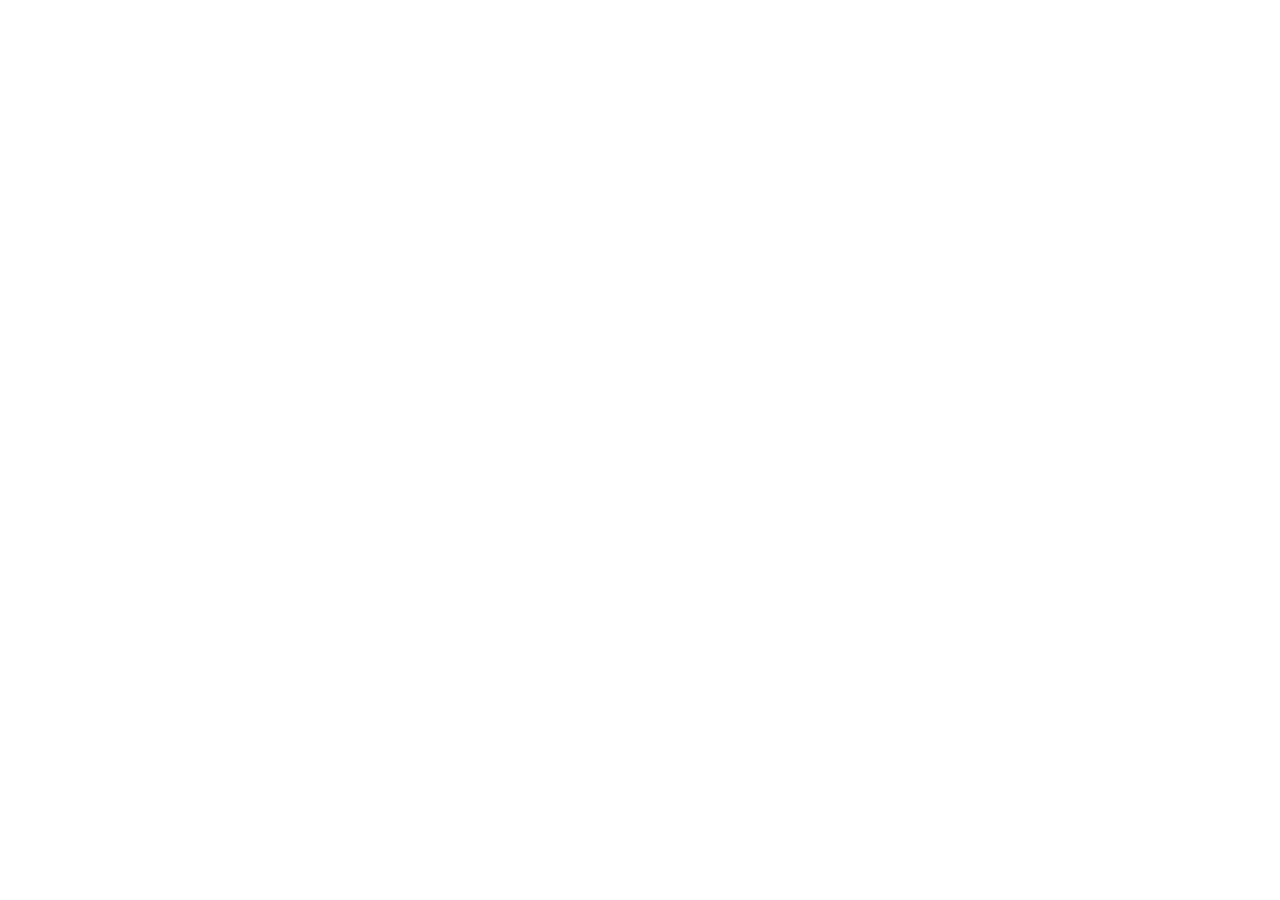
==== index.html @ 0352d738 "Add files via upload" ====
<!doctype html>
<html lang="en-GB">
<head>
  <meta charset="utf-8" />
  <meta name="viewport" content="width=240, initial-scale=1, maximum-scale=1, user-scalable=no, viewport-fit=cover" />
  <meta name="theme-color" content="#070d18" />
  <meta name="description" content="Theory Lab r1: a small-screen formulation deck-builder for health and social care education." />
  <title>Theory Lab r1</title>
  <link rel="stylesheet" href="./css/r1.css" />
</head>
<body>
  <main id="app" aria-live="polite"></main>
  <noscript>Theory Lab needs JavaScript enabled.</noscript>
  <script src="./js/r1-bridge.js"></script>
  <script type="module" src="./js/r1-app.js"></script>
</body>
</html>
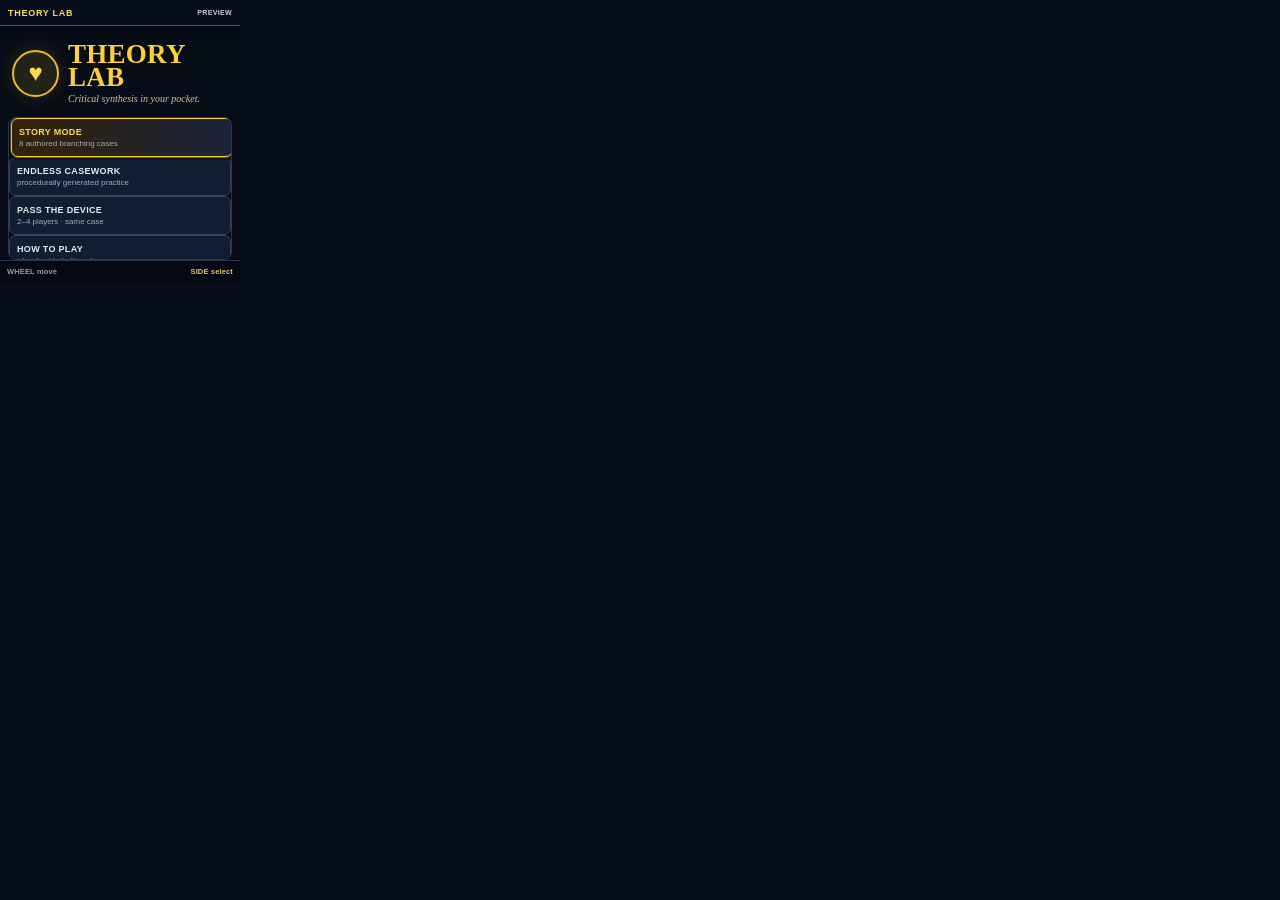
==== commit b0d5a94c: "Add files via upload" ====
--- a/index.html
+++ b/index.html
@@ -1,17 +1,3899 @@
 <!doctype html>
 <html lang="en-GB">
 <head>
-  <meta charset="utf-8" />
-  <meta name="viewport" content="width=240, initial-scale=1, maximum-scale=1, user-scalable=no, viewport-fit=cover" />
-  <meta name="theme-color" content="#070d18" />
-  <meta name="description" content="Theory Lab r1: a small-screen formulation deck-builder for health and social care education." />
-  <title>Theory Lab r1</title>
-  <link rel="stylesheet" href="./css/r1.css" />
+<meta charset="utf-8" />
+<meta name="viewport" content="width=240, initial-scale=1, maximum-scale=1, user-scalable=no, viewport-fit=cover" />
+<meta name="theme-color" content="#070d18" />
+<meta name="description" content="Theory Lab r1: a small-screen formulation deck-builder for health and social care education." />
+<title>Theory Lab r1</title>
+<style>
+:root{
+  --ink:#070d18;--navy:#0d1728;--navy2:#111d31;--panel:#0b1525;--panel2:#101d30;
+  --gold:#f2b927;--gold2:#ffda53;--amber:#e67f00;--cyan:#20d8ee;--teal:#23d6b5;
+  --green:#3fdda2;--purple:#8e6bf0;--red:#ff5f66;--text:#f6f1e8;--muted:#aeb8ca;--line:#384963;
+  color-scheme:dark;font-family:Georgia,"Times New Roman",serif;
+}
+*{box-sizing:border-box}
+html,body{margin:0;width:240px;min-width:240px;height:282px;min-height:282px;overflow:hidden;background:var(--ink);color:var(--text);-webkit-text-size-adjust:100%}
+body{touch-action:manipulation}
+button,input,select{font:inherit}
+#app{width:240px;height:282px;overflow:hidden;background:var(--ink)}
+#app.flash{animation:flash .11s ease-out}
+@keyframes flash{0%{filter:brightness(1.16)}100%{filter:none}}
+
+.screen{position:relative;width:240px;height:282px;overflow:hidden;display:flex;flex-direction:column;background:
+  linear-gradient(rgba(6,12,22,.79),rgba(7,13,24,.93)),url('../assets/images/bg_case_board.png') center/cover no-repeat}
+.topbar{height:26px;min-height:26px;display:flex;align-items:center;justify-content:space-between;gap:6px;padding:0 8px;background:rgba(8,15,27,.97);border-bottom:1px solid rgba(230,127,0,.55);box-shadow:0 3px 10px rgba(0,0,0,.35);font-family:Arial,sans-serif}
+.brand{font-weight:900;font-size:10px;letter-spacing:.08em;color:var(--gold2);white-space:nowrap;overflow:hidden;text-overflow:ellipsis}
+.hud-mini{font-weight:800;font-size:8px;letter-spacing:.05em;color:#c3cbd8;white-space:nowrap}
+.controls{height:22px;min-height:22px;margin-top:auto;display:flex;align-items:center;justify-content:space-between;gap:6px;padding:0 7px;background:rgba(5,10,19,.98);border-top:1px solid #28364a;color:#8f9bae;font:700 8px/1 Arial,sans-serif;letter-spacing:.02em}
+.controls span:last-child{color:#e5c55d;text-align:right}
+.toast{position:absolute;left:9px;right:9px;bottom:27px;z-index:20;background:#2b2109;border:1px solid var(--gold);color:#ffdf77;border-radius:6px;padding:6px 8px;font:800 9px/1.2 Arial,sans-serif;text-align:center;box-shadow:0 5px 15px rgba(0,0,0,.45)}
+.eyebrow{font:900 8px/1.1 Arial,sans-serif;letter-spacing:.11em;text-transform:uppercase;color:var(--gold)}
+.dots{height:10px;min-height:10px;display:flex;justify-content:center;align-items:center;gap:3px;padding:1px 0}
+.dots i{width:4px;height:4px;border-radius:50%;background:#465268;border:1px solid #68758a}
+.dots i.on{width:10px;border-radius:4px;background:var(--gold2);border-color:#fff2a0}
+
+/* Home */
+.home-hero{height:91px;min-height:91px;display:flex;align-items:center;gap:9px;padding:8px 12px 4px}
+.mark{width:47px;height:47px;min-width:47px;border-radius:50%;display:grid;place-items:center;background:rgba(242,185,39,.12);border:2px solid var(--gold);color:#ffd84c;font-size:24px;box-shadow:0 0 20px rgba(242,185,39,.16)}
+.home-hero h1{margin:0;color:#ffcf35;font-size:27px;line-height:.82;letter-spacing:.01em;text-shadow:0 2px 0 rgba(0,0,0,.5)}
+.home-hero p{margin:5px 0 0;color:#d7c28b;font-size:10px;font-style:italic}
+.menu-window{height:143px;min-height:143px;margin:0 8px;overflow:hidden;border:1px solid #283952;border-radius:8px;background:rgba(8,15,28,.88);box-shadow:0 8px 22px rgba(0,0,0,.3) inset}
+.menu-track{transition:transform .14s ease}
+.menu-list{margin:6px 8px;display:grid;gap:5px;min-height:0;overflow:hidden}
+.menu-list.compact{margin-top:5px}
+.menu-row{height:39px;min-height:39px;border:1px solid #34445d;background:#111d30;border-radius:7px;padding:5px 7px;display:flex;flex-direction:column;justify-content:center;color:#e5e9ef;font-family:Arial,sans-serif;box-shadow:0 2px 0 rgba(0,0,0,.24)}
+.menu-row b{font-size:9px;letter-spacing:.035em;white-space:nowrap;overflow:hidden;text-overflow:ellipsis}
+.menu-row small{font-size:8px;color:#9eabbc;margin-top:2px;white-space:nowrap;overflow:hidden;text-overflow:ellipsis}
+.menu-row.selected{border-color:#ffcf35;background:linear-gradient(90deg,#35220a,#18243a);box-shadow:0 0 0 1px rgba(255,207,53,.25),0 3px 0 rgba(0,0,0,.3);transform:translateX(2px)}
+.menu-row.selected b{color:#ffda53}
+
+/* Setup / dossier */
+.case-ticket{margin:10px 9px 5px;padding:10px 11px 9px;min-height:201px;border:1px solid rgba(230,127,0,.65);border-radius:11px;background:linear-gradient(180deg,rgba(14,26,44,.97),rgba(7,16,29,.98));box-shadow:0 10px 25px rgba(0,0,0,.35)}
+.case-ticket h2{font-size:20px;line-height:1.02;margin:7px 0 4px;color:#ffd13d}
+.person{font:700 10px Arial,sans-serif;color:#54dfec;margin:0 0 8px}
+.case-sub{font-size:13px;line-height:1.23;color:#e5e6e8;margin:0 0 10px;font-style:italic}
+.sector{display:inline-block;border:1px solid #43536b;background:#18263b;border-radius:6px;padding:5px 7px;color:#bcc6d4;font:800 8px Arial,sans-serif}
+.centre-card,.pass-card{margin:18px 12px 10px;min-height:196px;border:1px solid #4a5a70;border-radius:13px;background:rgba(10,20,35,.95);display:flex;flex-direction:column;align-items:center;justify-content:center;text-align:center;padding:14px;box-shadow:0 12px 30px rgba(0,0,0,.35)}
+.centre-card p,.pass-card p{font-size:12px;line-height:1.35;color:#c9d0db;margin:8px 0 0}
+.big-number{font:900 78px/1 Arial,sans-serif;color:var(--gold2);text-shadow:0 4px 0 #503200;margin:6px 0}
+.big-number.small{font-size:58px}
+.pass-icon{font:900 48px/1 Arial,sans-serif;color:#af9aff;margin-bottom:9px}
+.pass-card h2{font-size:28px;color:#ffda53;margin:4px 0 2px}
+.status-strip{height:18px;min-height:18px;display:flex;align-items:center;justify-content:space-around;gap:2px;background:rgba(8,15,27,.92);border-bottom:1px solid #27384e;color:#8e9aac;font:700 7px Arial,sans-serif}
+.status-strip b{color:#f6d04b;font-size:8px}
+.dossier-card{margin:6px 8px 2px;min-height:200px;flex:1 1 auto;overflow:hidden;border:1px solid rgba(230,127,0,.58);border-radius:10px;padding:9px 10px;background:rgba(11,21,37,.96);box-shadow:0 7px 19px rgba(0,0,0,.32)}
+.dossier-card h2{font-size:17px;line-height:1.02;color:#ffd13d;margin:5px 0 6px;white-space:nowrap;overflow:hidden;text-overflow:ellipsis}
+.dossier-card p{margin:0;font-size:13.6px;line-height:1.34;color:#e1e5eb;overflow-wrap:anywhere}
+
+/* Consultation */
+.consult-title{height:48px;min-height:48px;padding:7px 10px 3px}
+.consult-title h2{margin:2px 0 0;font-size:19px;color:#fff}
+.consult-title+.menu-list .menu-row{height:34px;min-height:34px;padding-top:4px;padding-bottom:4px}
+.consult-title+.menu-list .menu-row b{font-size:8.5px}.consult-title+.menu-list .menu-row small{font-size:7.4px}
+
+/* Theory deck */
+.card-screen{background:linear-gradient(rgba(5,10,19,.80),rgba(6,12,22,.94)),url('../assets/images/bg_case_board.png') center/cover no-repeat}
+.theory-card{position:relative;margin:5px 9px 2px;height:216px;min-height:216px;border:2px solid #72819a;border-radius:12px;padding:8px;background:linear-gradient(180deg,#172238,#0a1221);box-shadow:0 5px 0 #02050b,0 12px 26px rgba(0,0,0,.45);overflow:hidden}
+.theory-card:after{content:"";position:absolute;inset:auto -33px -62px auto;width:135px;height:135px;background:url('../assets/images/item_theory_card_back.png') center/cover;border-radius:50%;opacity:.055;transform:rotate(12deg);pointer-events:none}
+.theory-card.selected{box-shadow:0 0 0 2px #ffe978,0 5px 0 #5e3e00,0 12px 28px rgba(0,0,0,.48)}
+.card-ribbon{height:18px;display:flex;justify-content:space-between;align-items:center;gap:5px;padding:0 5px;border-radius:5px;background:rgba(4,9,17,.48);border:1px solid rgba(255,255,255,.12);font:900 7px Arial,sans-serif;letter-spacing:.045em;text-transform:uppercase}
+.card-ribbon span{white-space:nowrap;overflow:hidden;text-overflow:ellipsis}.card-ribbon b{color:#ffe16c;white-space:nowrap}
+.card-heading{display:flex;align-items:center;gap:7px;margin:7px 1px 4px}
+.card-heading img{width:35px;height:35px;object-fit:cover;border-radius:50%;border:1px solid rgba(255,255,255,.45);box-shadow:0 2px 7px rgba(0,0,0,.45)}
+.card-heading h2{font-size:16px;line-height:1.0;margin:0;color:#fff;max-height:34px;overflow:hidden}
+.card-heading em{display:block;margin-top:2px;color:#e7dcae;font-size:8px;white-space:nowrap;overflow:hidden;text-overflow:ellipsis;max-width:157px}
+.card-concept{font-size:11px;line-height:1.25;color:#e2e6ec;margin:4px 1px 6px;display:-webkit-box;-webkit-line-clamp:3;-webkit-box-orient:vertical;overflow:hidden}
+.card-purpose{position:relative;z-index:1;border:1px solid rgba(255,220,89,.28);background:rgba(28,22,5,.36);border-radius:6px;padding:5px 6px;min-height:56px}
+.card-purpose b{display:block;color:#ffe174;font:900 7px Arial,sans-serif;letter-spacing:.06em;text-transform:uppercase}
+.card-purpose span{display:-webkit-box;-webkit-line-clamp:3;-webkit-box-orient:vertical;overflow:hidden;color:#eee9dc;font-size:9.5px;line-height:1.25;margin-top:2px}
+.card-stats{position:absolute;z-index:2;left:9px;right:9px;bottom:6px;display:flex;justify-content:space-between;color:#aeb8c8;font:800 7px Arial,sans-serif;letter-spacing:.03em}
+.utility-card{margin:19px 12px 5px;height:190px;border:2px solid #56647b;border-radius:13px;padding:14px;text-align:center;background:linear-gradient(180deg,#15233a,#0a1221);display:flex;flex-direction:column;align-items:center;justify-content:center;box-shadow:0 6px 0 #02050b,0 14px 26px rgba(0,0,0,.4)}
+.utility-card h2{margin:6px 0;color:#ffda53;font-size:25px}.utility-card p{margin:5px 0;color:#cbd3de;font-size:11px;line-height:1.3;max-height:58px;overflow:hidden}.focus-big{font:900 40px/1 Arial,sans-serif;color:#54dfec;margin:3px}.focus-big small{font-size:9px;color:#9eabba}.utility-card.redraw{border-color:#60718f}.utility-card.intervention{border-color:#29bd92}.utility-card.wild{border-color:#8f6af0}
+
+/* Discipline colour language preserved from Theory Lab */
+.theory-card.psychology,.detail-card.psychology{border-color:#22c7ad;background:linear-gradient(180deg,#10453e,#0a1e21)}
+.theory-card.sociology,.detail-card.sociology{border-color:#e2a62f;background:linear-gradient(180deg,#4a3210,#23170a)}
+.theory-card.nursing,.detail-card.nursing{border-color:#48ce77;background:linear-gradient(180deg,#15442b,#0a2016)}
+.theory-card.social-work,.detail-card.social-work{border-color:#9a74ef;background:linear-gradient(180deg,#38285e,#1b1733)}
+.theory-card.public-health,.detail-card.public-health{border-color:#28c6de;background:linear-gradient(180deg,#123f53,#0b2032)}
+.theory-card.disability,.detail-card.disability{border-color:#e6ca36;background:linear-gradient(180deg,#4a3d11,#241d08)}
+.theory-card.communication,.detail-card.communication{border-color:#49b7ee;background:linear-gradient(180deg,#163a5d,#111d3e)}
+.theory-card.systems,.detail-card.systems{border-color:#757ae8;background:linear-gradient(180deg,#252d60,#12182f)}
+.theory-card.ethics,.detail-card.ethics{border-color:#ec698c;background:linear-gradient(180deg,#53213a,#29101f)}
+.theory-card.education,.detail-card.education{border-color:#8fc84e;background:linear-gradient(180deg,#30471a,#142414)}
+
+/* Details */
+.detail-card{margin:12px 10px 4px;height:198px;border:2px solid #576985;border-radius:12px;padding:12px;background:linear-gradient(180deg,#152238,#091321);box-shadow:0 6px 0 #02050b,0 13px 28px rgba(0,0,0,.43);display:flex;flex-direction:column;justify-content:flex-start;overflow:hidden}
+.detail-card h2{font-size:21px;line-height:1.03;margin:7px 0;color:#ffdb59}
+.detail-card p{font-size:12.3px;line-height:1.32;margin:4px 0;color:#e0e5ec;overflow-wrap:anywhere;overflow:hidden}
+.detail-name{margin-top:auto;padding-top:5px;border-top:1px solid rgba(255,255,255,.15);color:#9fabbc;font:800 8px Arial,sans-serif;white-space:nowrap;overflow:hidden;text-overflow:ellipsis}
+.detail-card.green{border-color:#2bc396;background:linear-gradient(180deg,#123c34,#0a211e)}.detail-card.purple{border-color:#8e6bf0;background:linear-gradient(180deg,#322458,#17142d)}.detail-card.gold{border-color:#e6a82b;background:linear-gradient(180deg,#3f2d0f,#17120a)}
+
+/* Intervention / joker */
+.action-card{position:relative;margin:7px 10px 3px;height:211px;border:2px solid #2cc39a;border-radius:12px;padding:10px;background:linear-gradient(180deg,#12463d 0 52%,#0a2725 52%);box-shadow:0 5px 0 #03110d,0 12px 25px rgba(0,0,0,.42);overflow:hidden}
+.action-card.wild{border-color:#8e6bf0;background:linear-gradient(180deg,#35265f 0 52%,#1b1734 52%)}
+.action-card.selected{box-shadow:0 0 0 2px #ffea79,0 5px 0 #4e3600,0 12px 25px rgba(0,0,0,.45)}
+.action-badge{display:inline-block;border:1px solid rgba(255,255,255,.28);border-radius:5px;padding:3px 5px;background:rgba(5,15,14,.45);color:#a6f0d9;font:900 7px Arial,sans-serif;letter-spacing:.07em}
+.action-card.wild .action-badge{color:#d9ceff}.action-card h2{font-size:20px;line-height:1.02;margin:7px 0;color:#fff;max-height:42px;overflow:hidden}.action-card p{font-size:11px;line-height:1.28;margin:0 0 8px;color:#dce4e5;display:-webkit-box;-webkit-line-clamp:3;-webkit-box-orient:vertical;overflow:hidden}.action-card .strapline{color:#d8cbff;font-style:italic}
+.practice-box{border:1px solid rgba(255,255,255,.14);background:rgba(4,10,12,.31);border-radius:6px;padding:6px;color:#dbe6e4;font-size:9.5px;line-height:1.25;display:-webkit-box;-webkit-line-clamp:4;-webkit-box-orient:vertical;overflow:hidden}
+.token-line{position:absolute;left:10px;right:10px;bottom:7px;color:#8ff0d0;font:900 7px Arial,sans-serif;letter-spacing:.05em}.wild .token-line{color:#d2c3ff}.joker-star{position:absolute;right:9px;top:8px;color:#d8c6ff;font:900 28px/1 Arial,sans-serif;transform:rotate(8deg)}
+
+/* Review / outcomes */
+.review-card{margin:7px 9px 4px;height:162px;border:1px solid #78601f;border-radius:10px;background:rgba(10,19,33,.96);padding:9px;overflow:hidden}
+.mini-stack{display:grid;gap:3px;margin:6px 0}.mini-stack span{display:block;border-left:3px solid #71809a;background:#141f33;border-radius:4px;padding:4px 6px;color:#e8ebef;font:800 7.5px Arial,sans-serif;white-space:nowrap;overflow:hidden;text-overflow:ellipsis}.mini-stack span.psychology{border-color:#22c7ad}.mini-stack span.sociology{border-color:#e2a62f}.mini-stack span.nursing{border-color:#48ce77}.mini-stack span.social-work{border-color:#9a74ef}.mini-stack span.public-health{border-color:#28c6de}.mini-stack span.disability{border-color:#e6ca36}.mini-stack span.communication{border-color:#49b7ee}.mini-stack span.systems{border-color:#757ae8}.mini-stack span.ethics{border-color:#ec698c}.mini-stack span.education{border-color:#8fc84e}
+.review-line{display:grid;grid-template-columns:42px 1fr;gap:5px;margin-top:4px;border-top:1px solid #2b3a50;padding-top:4px;font:700 7px Arial,sans-serif}.review-line b{color:#53dfe9}.review-line span{white-space:nowrap;overflow:hidden;text-overflow:ellipsis;color:#cbd4e1}
+.two-actions{display:grid;gap:4px;margin:0 9px 4px}.two-actions .menu-row{height:28px;min-height:28px;text-align:center;align-items:center;padding:4px}
+.outcome-card{margin:7px 9px 4px;height:180px;border:2px solid #64728a;border-radius:11px;background:linear-gradient(180deg,#152238,#091321);padding:11px;overflow:hidden;box-shadow:0 6px 0 #02050b}.outcome-card.good{border-color:#2fc99b}.outcome-card.mixed{border-color:#e7ac31}.outcome-card.poor{border-color:#d85a61}.outcome-card h2{font-size:19px;margin:6px 0;color:#ffdb58;line-height:1.03}.outcome-card p{font-size:12px;line-height:1.32;margin:0;color:#e0e5ec;overflow:hidden}.end-stamp{position:absolute;right:16px;bottom:37px;transform:rotate(-4deg);border:2px solid #48d7a6;color:#8ff0d0;padding:4px 6px;border-radius:5px;font:900 8px Arial,sans-serif;letter-spacing:.08em}.end-stamp.lose{border-color:#e85f66;color:#ff9da2}
+.score-card{margin:7px 9px 4px;min-height:169px;max-height:185px;border:1px solid #6c5721;border-radius:11px;background:rgba(10,19,33,.97);padding:10px;overflow:hidden}.score-card h2{font-size:18px;margin:5px 0;color:#ffda54}.score-card>p{font-size:10.5px;line-height:1.28;color:#d4dbe4;margin:3px 0}.final-score{text-align:center;margin:4px}.final-score b{display:block;font:900 38px/1 Arial,sans-serif;color:#54dfea}.final-score span{font:800 7px Arial,sans-serif;color:#91a0b4;letter-spacing:.08em}.result-grid{display:flex;justify-content:center;gap:7px;margin-top:5px}.result-grid span{border:1px solid #37475f;border-radius:5px;padding:4px 6px;background:#111d30;color:#cbd4df;font:800 7px Arial,sans-serif}.score-row{border-top:1px solid #2e3c51;padding:5px 0;font-family:Arial,sans-serif}.score-row b{display:block;color:#ffe16b;font-size:8px}.score-row span{display:block;color:#aeb9c8;font-size:7px;margin-top:1px}
+
+@media (prefers-reduced-motion:reduce){*{transition:none!important;animation:none!important}}
+
+/* v3.2 r1 readability update: vertical wheel deck */
+.vertical-deck-screen{overflow:hidden}
+.deck-window{position:relative;flex:1 1 auto;height:234px;overflow:hidden;padding:7px 8px 6px;background:linear-gradient(180deg,rgba(6,12,22,.30),rgba(3,8,15,.58))}
+.deck-track{display:grid;gap:6px;transition:transform .16s cubic-bezier(.2,.8,.2,1);will-change:transform;padding-bottom:82px}
+.deck-tile{position:relative;height:67px;min-height:67px;border:1px solid #42536e;border-radius:9px;padding:6px 27px 6px 8px;background:linear-gradient(180deg,#152238,#0b1424);box-shadow:0 3px 0 rgba(0,0,0,.48),0 7px 16px rgba(0,0,0,.26);opacity:.62;transform:scale(.965);transform-origin:center;transition:opacity .13s ease,transform .13s ease,border-color .13s ease,box-shadow .13s ease}
+.deck-tile.active{opacity:1;transform:translateX(3px) scale(1);border-width:2px;box-shadow:0 0 0 1px rgba(255,219,89,.20),0 4px 0 rgba(0,0,0,.55),0 9px 20px rgba(0,0,0,.38)}
+.deck-tile.chosen{box-shadow:0 0 0 1px #ffe776,0 4px 0 #4b3500,0 8px 18px rgba(0,0,0,.34)}
+.deck-tile .tile-top{display:flex;align-items:center;justify-content:space-between;gap:5px;margin-bottom:3px;font:900 6.5px/1 Arial,sans-serif;letter-spacing:.055em;text-transform:uppercase;color:#c7d0de}
+.deck-tile .tile-top span{white-space:nowrap;overflow:hidden;text-overflow:ellipsis}.deck-tile .tile-top b{color:#ffe16c;white-space:nowrap}
+.tile-main{min-width:0}.tile-main b{display:block;padding-right:2px;font-size:12px;line-height:1.02;color:#fff;white-space:nowrap;overflow:hidden;text-overflow:ellipsis}.tile-main span{display:-webkit-box;-webkit-box-orient:vertical;-webkit-line-clamp:2;overflow:hidden;margin-top:3px;color:#cbd3de;font-size:8.8px;line-height:1.15}
+.tile-mark{position:absolute;right:8px;top:50%;transform:translateY(-50%);font:900 18px/1 Arial,sans-serif;color:#ffd853}
+.tile-kicker{font:900 6.5px/1 Arial,sans-serif;letter-spacing:.08em;color:#f2b927;margin-bottom:4px}.utility-tile{border-color:#6b5931;background:linear-gradient(180deg,#29230f,#11192a)}
+.action-tile{height:72px;min-height:72px}.action-tile.green{border-color:#2cc39a;background:linear-gradient(180deg,#113c35,#0a2623)}.action-tile.purple{border-color:#8e6bf0;background:linear-gradient(180deg,#302454,#18162e)}
+.deck-focus{display:none}
+
+/* Keep more words visible without making the screen feel cramped */
+.dossier-card{padding:8px 9px}.dossier-card h2{font-size:15px;margin:4px 0 5px}.dossier-card p{font-size:11.2px;line-height:1.26}
+.case-ticket h2{font-size:18px}.case-sub{font-size:11.2px;line-height:1.25}
+.detail-card{margin:8px 9px 3px;height:206px;padding:9px 10px}.detail-card h2{font-size:17px;line-height:1.04;margin:5px 0}.detail-card p{font-size:10.5px;line-height:1.26}
+.outcome-card p{font-size:10.7px;line-height:1.27}.score-card>p{font-size:9.7px;line-height:1.23}
+.controls{font-size:7.5px}.topbar .brand{font-size:9px}.hud-mini{font-size:7px}
+
+
+#boot-fallback{position:absolute;inset:0;display:flex;align-items:center;justify-content:center;padding:18px;background:#070d18;color:#dfe7f2;font:700 11px/1.35 Arial,sans-serif;text-align:center;z-index:9999}
+#boot-fallback small{display:block;margin-top:7px;color:#8fa0b6;font-size:8px;font-weight:600}
+
+</style>
 </head>
 <body>
-  <main id="app" aria-live="polite"></main>
-  <noscript>Theory Lab needs JavaScript enabled.</noscript>
-  <script src="./js/r1-bridge.js"></script>
-  <script type="module" src="./js/r1-app.js"></script>
+<main id="app" aria-live="polite"><div id="boot-fallback">THEORY LAB<small>Loading the deck…</small></div></main>
+<noscript><div id="boot-fallback">THEORY LAB<small>JavaScript needs to be enabled.</small></div></noscript>
+<script>
+(function(){
+  function showBootError(message){
+    var app=document.getElementById('app');
+    if(!app) return;
+    app.innerHTML='<div id="boot-fallback">THEORY LAB COULD NOT START<small>'+String(message||'Unknown error').replace(/[<>&]/g,'')+'<br><br>Reload the Creation. If this remains, update index.html from the hotfix package.</small></div>';
+  }
+  window.__theoryLabShowError=showBootError;
+  window.addEventListener('error',function(e){ showBootError(e.message || 'Script error'); });
+  window.addEventListener('unhandledrejection',function(e){ showBootError((e.reason&&e.reason.message)||e.reason||'Startup error'); });
+})();
+</script>
+<script>
+// tslint:disable
+/* eslint-disable */
+const DISCIPLINE_COLORS = {
+    'Psychology': {
+        bg: 'from-teal-900/90 to-emerald-950/90',
+        border: 'border-teal-500',
+        text: 'text-teal-300',
+        lightBg: 'bg-teal-950/70',
+        badge: 'bg-teal-800 text-teal-100 border border-teal-400',
+    },
+    'Sociology': {
+        bg: 'from-amber-900/90 to-orange-950/90',
+        border: 'border-amber-500',
+        text: 'text-amber-300',
+        lightBg: 'bg-amber-950/70',
+        badge: 'bg-amber-800 text-amber-100 border border-amber-400',
+    },
+    'Nursing': {
+        bg: 'from-emerald-900/90 to-green-950/90',
+        border: 'border-emerald-500',
+        text: 'text-emerald-300',
+        lightBg: 'bg-emerald-950/70',
+        badge: 'bg-emerald-800 text-emerald-100 border border-emerald-400',
+    },
+    'Social Work': {
+        bg: 'from-purple-900/90 to-violet-950/90',
+        border: 'border-purple-500',
+        text: 'text-purple-300',
+        lightBg: 'bg-purple-950/70',
+        badge: 'bg-purple-800 text-purple-100 border border-purple-400',
+    },
+    'Public Health': {
+        bg: 'from-cyan-900/90 to-blue-950/90',
+        border: 'border-cyan-500',
+        text: 'text-cyan-300',
+        lightBg: 'bg-cyan-950/70',
+        badge: 'bg-cyan-800 text-cyan-100 border border-cyan-400',
+    },
+    'Disability & Inclusion': {
+        bg: 'from-yellow-900/90 to-amber-950/90',
+        border: 'border-yellow-500',
+        text: 'text-yellow-300',
+        lightBg: 'bg-yellow-950/70',
+        badge: 'bg-yellow-800 text-yellow-100 border border-yellow-400',
+    },
+    'Communication': {
+        bg: 'from-sky-900/90 to-indigo-950/90',
+        border: 'border-sky-500',
+        text: 'text-sky-300',
+        lightBg: 'bg-sky-950/70',
+        badge: 'bg-sky-800 text-sky-100 border border-sky-400',
+    },
+    'Systems Theory': {
+        bg: 'from-indigo-900/90 to-slate-950/90',
+        border: 'border-indigo-500',
+        text: 'text-indigo-300',
+        lightBg: 'bg-indigo-950/70',
+        badge: 'bg-indigo-800 text-indigo-100 border border-indigo-400',
+    },
+    'Ethics & Human Rights': {
+        bg: 'from-rose-900/90 to-pink-950/90',
+        border: 'border-rose-500',
+        text: 'text-rose-300',
+        lightBg: 'bg-rose-950/70',
+        badge: 'bg-rose-800 text-rose-100 border border-rose-400',
+    },
+    'Education & Learning': {
+        bg: 'from-lime-900/90 to-teal-950/90',
+        border: 'border-lime-500',
+        text: 'text-lime-300',
+        lightBg: 'bg-lime-950/70',
+        badge: 'bg-lime-800 text-lime-100 border border-lime-400',
+    },
+};
+const DISCIPLINE_ASSET_ICONS = {
+    'Psychology': 'icon_psychology',
+    'Sociology': 'icon_sociology',
+    'Nursing': 'icon_nursing',
+    'Social Work': 'icon_social_work',
+    'Public Health': 'icon_public_health',
+    'Disability & Inclusion': 'icon_disability_inclusion',
+    'Communication': 'icon_communication',
+    'Systems Theory': 'icon_systems',
+};
+// ============================================================================
+// COMPREHENSIVE THEORIES POOL WITH COMPLETE APA 7TH EDITION CITATIONS
+// ============================================================================
+const ALL_THEORY_CARDS = [
+    // --- Starter Theories ---
+    {
+        id: 'carl_rogers',
+        title: 'Person-Centred Practice',
+        discipline: 'Psychology',
+        theorist: 'Carl Rogers (1951)',
+        seminalYear: 1951,
+        inTextCitation: '(Rogers, 1951)',
+        apa7Reference: 'Rogers, C. R. (1951). Client-centered therapy: Its current practice, implications and theory. Constable & Robinson.',
+        keyPublications: [
+            'Rogers, C. R. (1957). The necessary and sufficient conditions of therapeutic personality change. Journal of Consulting Psychology, 21(2), 95–103. https://doi.org/10.1037/h0045357',
+            'Tudor, K., & Worrall, M. (2006). Person-centred therapy: A contemporary approach. Palgrave Macmillan.',
+        ],
+        academicDisciplineNotes: 'Foundational humanistic psychology model; establishes that therapeutic growth requires congruence, unconditional positive regard, and accurate empathic understanding.',
+        concept: 'Unconditional positive regard, empathic attunement, and congruence catalyse self-actualisation and personal agency.',
+        strength: 'Creates a warm, non-judgmental holding space that centres the person’s authentic lived truth.',
+        limitation: 'May overlook structural oppression, severe psychosis, or urgent safeguarding crises without wider systemic support.',
+        baseInsight: 25,
+        baseApplication: 1.3,
+        capacityCost: 2,
+        rarity: 'Starter',
+        tags: ['Person-Centred', 'Relational', 'Humanistic', 'Empathy', 'Agency'],
+        practicalApplication: 'Establish an unhurried, warm atmosphere where the client defines their priorities rather than filling clinical checklists.',
+        practitionerQuestions: [
+            'What feels most important for us to focus on together today?',
+            'How have you been making sense of everything you have been carrying recently?',
+        ],
+        relationalStance: 'Warm, authentic, non-authoritarian companion offering unconditional positive regard.',
+        pitfalls: 'Assuming empathy alone solves material poverty, eviction notices, or acute somatic emergencies.',
+    },
+    {
+        id: 'bronfenbrenner',
+        title: 'Ecological Systems Theory',
+        discipline: 'Systems Theory',
+        theorist: 'Urie Bronfenbrenner (1979)',
+        seminalYear: 1979,
+        inTextCitation: '(Bronfenbrenner, 1979)',
+        apa7Reference: 'Bronfenbrenner, U. (1979). The ecology of human development: Experiments by nature and design. Harvard University Press.',
+        keyPublications: [
+            'Bronfenbrenner, U., & Morris, P. A. (2006). The bioecological model of human development. In R. M. Lerner & W. Damon (Eds.), Handbook of child psychology: Theoretical models of human development (6th ed., Vol. 1, pp. 793–828). John Wiley & Sons.',
+            'Rosa, E. M., & Tudge, J. (2013). Urie Bronfenbrenner’s theory of human development: Its evolution from ecology to bioecology. Journal of Family Theory & Review, 5(4), 243–258. https://doi.org/10.1111/jftr.12022',
+        ],
+        academicDisciplineNotes: 'Seminal developmental systems framework mapping the nested environments (microsystem, mesosystem, exosystem, macrosystem, chronosystem) that influence human lifecourses.',
+        concept: 'Human development unfolds dynamically across micro, meso, exo, macro, and chrono environmental ecosystems.',
+        strength: 'Maps how neighbourhood fabric, public policy, institutional cultures, and wider economic pressures impinge upon personal distress.',
+        limitation: 'Can become overly complex and diffuse immediate clinical safeguarding priorities.',
+        baseInsight: 35,
+        baseApplication: 1.4,
+        capacityCost: 3,
+        rarity: 'Starter',
+        tags: ['Systems', 'Environmental', 'Ecological', 'Context', 'Structural'],
+        practicalApplication: 'Construct an eco-map with the service user, identifying nourishing networks alongside draining institutional friction.',
+        practitionerQuestions: [
+            'Looking at your daily world—housing, family, local services—where does the pressure build most heavily?',
+            'Who or what in your neighbourhood offers even a small pocket of genuine relief or understanding?',
+        ],
+        relationalStance: 'Contextual cartographer mapping human lives within dynamic social ecosystems.',
+        pitfalls: 'Getting lost in endless ecological diagrams whilst the client remains in urgent immediate distress.',
+    },
+    {
+        id: 'social_model_disability',
+        title: 'Social Model of Disability',
+        discipline: 'Disability & Inclusion',
+        theorist: 'Mike Oliver (1990) & UPIAS (1976)',
+        seminalYear: 1990,
+        inTextCitation: '(Oliver, 1990; UPIAS, 1976)',
+        apa7Reference: 'Oliver, M. (1990). The politics of disablement. Macmillan Education.',
+        keyPublications: [
+            'Union of the Physically Impaired Against Segregation [UPIAS]. (1976). Fundamental principles of disability. UPIAS.',
+            'Shakespeare, T. (2013). Disability rights and wrongs revisited (2nd ed.). Routledge. https://doi.org/10.4324/9781315887456',
+            'Oliver, M. (2013). The social model of disability: Thirty years on. Disability & Society, 28(7), 1024–1026. https://doi.org/10.1080/09687599.2013.818773',
+        ],
+        academicDisciplineNotes: 'A transformative socio-political framework originating from disabled activists, distinguishing physiological impairment from socially constructed disability and exclusionary barriers.',
+        concept: 'People are disabled by environmental, institutional, and attitudinal barriers, rather than by individual bodily impairments.',
+        strength: 'Transforms practice from "fixing defective individuals" to removing structural and societal barriers with dignity.',
+        limitation: 'May downplay the subjective physical discomfort and fatigue that can accompany clinical impairments.',
+        baseInsight: 40,
+        baseApplication: 1.5,
+        capacityCost: 3,
+        rarity: 'Starter',
+        tags: ['Disability', 'Inclusion', 'Barriers', 'Advocacy', 'Structural', 'Rights'],
+        practicalApplication: 'Audit physical, sensory, and procedural environments; identify institutional adjustments rather than pathologising coping.',
+        practitionerQuestions: [
+            'What obstacles in this environment or organisation are making things harder for you right now?',
+            'What reasonable adjustments would give you equal access and genuine peace of mind here?',
+        ],
+        relationalStance: 'Structural ally committed to dismantling disabling environmental and procedural barriers.',
+        pitfalls: 'Ignoring somatic pain or medical management needs by framing everything purely through social oppression.',
+    },
+    {
+        id: 'biopsychosocial',
+        title: 'Biopsychosocial Formulation',
+        discipline: 'Nursing',
+        theorist: 'George L. Engel (1977)',
+        seminalYear: 1977,
+        inTextCitation: '(Engel, 1977)',
+        apa7Reference: 'Engel, G. L. (1977). The need for a new medical model: A challenge for biomedicine. Science, 196(4286), 129–136. https://doi.org/10.1126/science.847460',
+        keyPublications: [
+            'Borrell-Carrió, F., Suchman, A. L., & Epstein, R. M. (2004). The biopsychosocial model 25 years later: Principles, practice, and scientific inquiry. Annals of Family Medicine, 2(6), 576–582. https://doi.org/10.1370/afm.245',
+            'Wade, D. T., & Halligan, P. W. (2017). The biopsychosocial model of illness: A model whose time has come. Clinical Rehabilitation, 31(8), 995–1004. https://doi.org/10.1177/0269215517709890',
+        ],
+        academicDisciplineNotes: 'A seminal paradigm in medicine and clinical nursing challenging biological reductionism by integrating biological, psychological, and social dimensions of illness.',
+        concept: 'Health and illness emerge from a dynamic interplay between physiological biology, psychological factors, and social circumstances.',
+        strength: 'Bridges somatic medicine with emotional well-being and community support contexts.',
+        limitation: 'Practitioners can struggle to prioritise clinical interventions when all dimensions carry equal weight.',
+        baseInsight: 30,
+        baseApplication: 1.4,
+        capacityCost: 3,
+        rarity: 'Starter',
+        tags: ['Biological', 'Health', 'Integrative', 'Holistic'],
+        practicalApplication: 'Integrate physical symptom reviews, emotional impact exploration, and living conditions into a single unified care plan.',
+        practitionerQuestions: [
+            'How is your physical body responding to the emotional stress and daily living pressures you face?',
+            'Which area—your physical health, your emotional space, or your living situation—needs our first step today?',
+        ],
+        relationalStance: 'Holistic clinical synthesiser balancing somatic biology with emotional and social lifeworlds.',
+        pitfalls: 'Treating the three domains as detached parallel silos without examining their circular interactions.',
+    },
+    {
+        id: 'anti_oppressive',
+        title: 'Anti-Oppressive Practice',
+        discipline: 'Social Work',
+        theorist: 'Lena Dominelli (2002)',
+        seminalYear: 2002,
+        inTextCitation: '(Dominelli, 2002)',
+        apa7Reference: 'Dominelli, L. (2002). Anti-oppressive social work theory and practice. Palgrave Macmillan.',
+        keyPublications: [
+            'Baines, D. (Ed.). (2017). Doing anti-oppressive practice: Social justice social work (3rd ed.). Fernwood Publishing.',
+            'Thompson, N. (2020). Promoting equality: Working with diversity and difference (4th ed.). Palgrave Macmillan.',
+        ],
+        academicDisciplineNotes: 'Core social work framework examining personal, cultural, and structural (PCS) power hierarchies and social inequalities to promote social justice.',
+        concept: 'Examines and challenges structural power imbalances, institutional discrimination, systemic bias, and privilege across care services.',
+        strength: 'Exposes how service hierarchies, institutional racism, and economic deprivation marginalise service users.',
+        limitation: 'Can generate friction within bureaucratic management structures or paralyse immediate practical support steps.',
+        baseInsight: 35,
+        baseApplication: 1.4,
+        capacityCost: 3,
+        rarity: 'Starter',
+        tags: ['Power', 'Inequality', 'Social Justice', 'Advocacy', 'Structural'],
+        practicalApplication: 'Interrogate statutory power imbalances, demystify institutional paperwork, and co-create transparent advocacy positions.',
+        practitionerQuestions: [
+            'How have previous interactions with authority figures or statutory services felt for you?',
+            'How can we ensure you retain full control over every decision made in this room?',
+        ],
+        relationalStance: 'Self-reflective advocate actively questioning institutional privilege and professional hierarchies.',
+        pitfalls: 'Adopting intellectualised political rhetoric without delivering tangible, practical day-to-day relief.',
+    },
+    {
+        id: 'maslow_hierarchy',
+        title: 'Hierarchy of Human Needs',
+        discipline: 'Psychology',
+        theorist: 'Abraham Maslow (1943)',
+        seminalYear: 1943,
+        inTextCitation: '(Maslow, 1943)',
+        apa7Reference: 'Maslow, A. H. (1943). A theory of human motivation. Psychological Review, 50(4), 370–396. https://doi.org/10.1037/h0054346',
+        keyPublications: [
+            'Maslow, A. H. (1970). Motivation and personality (2nd ed.). Harper & Row.',
+            'Kaufman, S. B. (2020). Transcend: The new science of self-actualization. TarcherPerigee.',
+        ],
+        academicDisciplineNotes: 'Foundational humanistic theory conceptualising human motivation across physiological, safety, love/belonging, esteem, and self-actualisation tiers.',
+        concept: 'Fundamental physiological stability and safety needs must be secured before higher personal growth and self-actualisation can take root.',
+        strength: 'Prioritises baseline physical safety, warm housing, and nourishment during acute crisis intervention.',
+        limitation: 'Human motivation is rarely strictly linear; creative and relational expression frequently persists amidst severe hardship.',
+        baseInsight: 25,
+        baseApplication: 1.2,
+        capacityCost: 2,
+        rarity: 'Starter',
+        tags: ['Needs', 'Humanistic', 'Stabilisation', 'Safety'],
+        practicalApplication: 'Assess immediate food, warmth, physical safety, and shelter before attempting intensive psychological restructuring.',
+        practitionerQuestions: [
+            'Are your basic everyday needs—food, warmth, a safe bed—secure right now?',
+            'What immediate physical comfort or safety measure would help you feel more grounded today?',
+        ],
+        relationalStance: 'Pragmatic, compassionate grounder ensuring essential survival foundations are secure.',
+        pitfalls: 'Refusing to listen to a client’s deeper identity, dreams, or relational aspirations until all material needs are perfect.',
+    },
+    {
+        id: 'dahlgren_whitehead',
+        title: 'Social Determinants of Health',
+        discipline: 'Public Health',
+        theorist: 'Göran Dahlgren & Margaret Whitehead (1991)',
+        seminalYear: 1991,
+        inTextCitation: '(Dahlgren & Whitehead, 1991)',
+        apa7Reference: 'Dahlgren, G., & Whitehead, M. (1991). Policies and strategies to promote social equity in health. Institute for Futures Studies.',
+        keyPublications: [
+            'Marmot, M. (2020). Health equity in England: The Marmot Review 10 years on. Institute of Health Equity.',
+            'World Health Organization. (2008). Closing the gap in a generation: Health equity through action on the social determinants of health. World Health Organization.',
+        ],
+        academicDisciplineNotes: 'The rainbow model of public health illustrating how individual lifestyle factors are surrounded by social and community networks and socioeconomic/environmental living conditions.',
+        concept: 'Living conditions, adequate housing, clean environments, fair wages, and transport networks drive over 80% of health outcomes.',
+        strength: 'Demonstrates why clinical treatments falter when the surrounding social fabric remains unsafe or impoverished.',
+        limitation: 'Interventions often demand macro political investment beyond the immediate purview of frontline practitioners.',
+        baseInsight: 35,
+        baseApplication: 1.4,
+        capacityCost: 3,
+        rarity: 'Starter',
+        tags: ['Social Determinants', 'Public Health', 'Structural', 'Inequality', 'Environment'],
+        practicalApplication: 'Link clinical care directly to social prescribing, fuel vouchers, housing advocacy, and debt advisory services.',
+        practitionerQuestions: [
+            'How are your current living conditions, heating, and income affecting your physical and mental stamina?',
+            'If we could connect you with community or financial support, which area would ease the heaviest load?',
+        ],
+        relationalStance: 'Community-connected practitioner addressing upstream socioeconomic causes of ill health.',
+        pitfalls: 'Viewing socioeconomic deprivation with fatalism rather than connecting the client to community resources.',
+    },
+    {
+        id: 'active_listening',
+        title: 'Active Listening & Attunement',
+        discipline: 'Communication',
+        theorist: 'Gerard Egan (1975)',
+        seminalYear: 1975,
+        inTextCitation: '(Egan & Reese, 2018)',
+        apa7Reference: 'Egan, G., & Reese, R. J. (2018). The skilled helper: A problem-management and opportunity-development approach to helping (11th ed.). Cengage Learning.',
+        keyPublications: [
+            'Ivey, A. E., Ivey, M. B., & Zalaquett, C. P. (2018). Intentional interviewing and counseling: Facilitating client development in a multicultural society (9th ed.). Cengage Learning.',
+            'Rogers, C. R., & Farson, R. E. (1957). Active listening. Industrial Relations Center, University of Chicago.',
+        ],
+        academicDisciplineNotes: 'A structured micro-counselling model detailing SOLER non-verbal presence, empathic paraphrasing, and non-judgmental containment.',
+        concept: 'Attentive posture, gentle reflection, accurate paraphrasing, and non-verbal pacing establish relational safety and trust.',
+        strength: 'Promptly de-escalates emotional defensiveness and reassures the individual that they are genuinely understood.',
+        limitation: 'Insufficient on its own to resolve deep-seated systemic deficits or complex historical trauma.',
+        baseInsight: 20,
+        baseApplication: 1.3,
+        capacityCost: 2,
+        rarity: 'Starter',
+        tags: ['Communication', 'Relational', 'Trust', 'Empathy'],
+        practicalApplication: 'Reflect the emotional undertones behind client words, validate unspoken fatigue, and pace dialogue respectfully.',
+        practitionerQuestions: [
+            'If I am hearing you correctly, it sounds like you felt completely dismissed when that happened... is that right?',
+            'Take all the time you need; there is no rush to explain everything at once.',
+        ],
+        relationalStance: 'Attentive, gentle listener offering quiet relational containment and pacing.',
+        pitfalls: 'Relying on mechanical paraphrasing without deeper clinical enquiry or tangible casework follow-through.',
+    },
+    // --- Core / Advanced Repertoire Pool ---
+    {
+        id: 'bowlby_attachment',
+        title: 'Attachment & Internal Working Models',
+        discipline: 'Psychology',
+        theorist: 'John Bowlby (1969) & Mary Ainsworth (1978)',
+        seminalYear: 1969,
+        inTextCitation: '(Bowlby, 1969; Ainsworth et al., 1978)',
+        apa7Reference: 'Bowlby, J. (1969). Attachment and loss: Vol. 1. Attachment. Basic Books.',
+        keyPublications: [
+            'Ainsworth, M. D. S., Blehar, M. C., Waters, E., & Wall, S. (1978). Patterns of attachment: A psychological study of the strange situation. Lawrence Erlbaum Associates.',
+            'Holmes, J. (2014). John Bowlby and attachment theory (2nd ed.). Routledge. https://doi.org/10.4324/9781315754673',
+            'Mikulincer, M., & Shaver, P. R. (2016). Attachment in adulthood: Structure, dynamics, and change (2nd ed.). Guilford Press.',
+        ],
+        academicDisciplineNotes: 'Evolutionary developmental psychology framework linking early caregiving responsiveness to secure, anxious, avoidant, or disorganised attachment styles.',
+        concept: 'Early relational bonds form durable internal working models of interpersonal safety, trust, and emotional regulation.',
+        strength: 'Illuminates relational withdrawal, fear of abandonment, and why individuals may distrust well-meaning practitioners.',
+        limitation: 'Risks pathologising dedicated parents or adopting deterministic views of developmental resilience.',
+        baseInsight: 45,
+        baseApplication: 1.6,
+        capacityCost: 3,
+        rarity: 'Core',
+        tags: ['Attachment', 'Relational', 'Trauma', 'Development', 'Safety'],
+        practicalApplication: 'Provide consistent, predictable appointment rhythms and transparent communication to foster a secure relational base.',
+        practitionerQuestions: [
+            'When things get overwhelming, is your natural instinct to reach out to others or to pull away and handle it alone?',
+            'How can we make our working relationship feel reliable and predictable for you?',
+        ],
+        relationalStance: 'Consistent, non-abandoning relational anchor providing a secure base.',
+        pitfalls: 'Labeling clients as "insecurely attached" in case notes rather than adapting one’s own relational reliability.',
+    },
+    {
+        id: 'trauma_informed',
+        title: 'Trauma-Informed Practice',
+        discipline: 'Social Work',
+        theorist: 'Judith Herman (1992) & Sandra Bloom (2013)',
+        seminalYear: 1992,
+        inTextCitation: '(Herman, 1992; Bloom, 2013)',
+        apa7Reference: 'Herman, J. L. (1992). Trauma and recovery: The aftermath of violence—from domestic abuse to political terror. Basic Books.',
+        keyPublications: [
+            'Bloom, S. L. (2013). Creating sanctuary: Toward the evolution of sane societies (Rev. ed.). Routledge. https://doi.org/10.4324/9780203875322',
+            'Substance Abuse and Mental Health Services Administration. (2014). SAMHSA’s concept of trauma and guidance for a trauma-informed approach (HHS Publication No. SMA 14-4884). SAMHSA.',
+        ],
+        academicDisciplineNotes: 'A trauma-informed clinical model based on safety, trustworthiness, peer support, collaboration, empowerment, and cultural humility.',
+        concept: 'Shifts the question from "What is wrong with you?" to "What happened to you?", prioritising emotional and physical safety to avoid re-traumatisation.',
+        strength: 'Centres predictability, transparent collaboration, client control, and somatic nervous system regulation.',
+        limitation: 'Requires whole-organisation commitment; staff fatigue can inadvertently compromise therapeutic containment.',
+        baseInsight: 50,
+        baseApplication: 1.7,
+        capacityCost: 3,
+        rarity: 'Core',
+        tags: ['Trauma', 'Safety', 'Relational', 'Empowerment', 'Somatic'],
+        practicalApplication: 'Offer choices at every stage, explain why questions are being asked, and maintain transparent casework boundaries.',
+        practitionerQuestions: [
+            'What helps you feel safest and most in control during our conversations?',
+            'If anything we discuss begins to feel overwhelming, please let me know so we can pause immediately.',
+        ],
+        relationalStance: 'Trauma-sensitive collaborator prioritising client choice, agency, and autonomic safety.',
+        pitfalls: 'Interrogating traumatic memories prematurely before establishing autonomic grounding and safety.',
+    },
+    {
+        id: 'compassion_focused',
+        title: 'Compassion-Focused Therapy (CFT)',
+        discipline: 'Psychology',
+        theorist: 'Paul Gilbert (2009)',
+        seminalYear: 2009,
+        inTextCitation: '(Gilbert, 2009)',
+        apa7Reference: 'Gilbert, P. (2009). The compassionate mind: A new approach to life’s challenges. Constable & Robinson.',
+        keyPublications: [
+            'Gilbert, P. (2014). The origins and nature of compassion focused therapy. British Journal of Clinical Psychology, 53(1), 6–41. https://doi.org/10.1111/bjc.12043',
+            'Kolts, R. L. (2016). CFT made simple: A clinician’s guide to practicing compassion-focused therapy. New Harbinger Publications.',
+        ],
+        academicDisciplineNotes: 'Integrates evolutionary psychology, neurobiology, attachment theory, and CBT to balance threat, drive, and soothing affect systems.',
+        concept: 'Balances the threat, drive, and soothing affect-regulation systems through compassionate self-correction and soothing rhythm breathing.',
+        strength: 'Highly effective for individuals carrying debilitating internalised shame and harsh self-critical inner dialogues.',
+        limitation: 'Clients experiencing intense developmental trauma may initially experience soothing as threatening or unfamiliar.',
+        baseInsight: 50,
+        baseApplication: 1.7,
+        capacityCost: 3,
+        rarity: 'Core',
+        tags: ['Compassion', 'Shame', 'Regulation', 'Psychology', 'Relational'],
+        practicalApplication: 'Guide soothing rhythm breathing and compassion-focused dialogues to soothe hyperactive threat systems.',
+        practitionerQuestions: [
+            'If someone you deeply cared about were in your exact shoes, what kind words would you offer them?',
+            'Can we notice that harsh inner critic with gentleness, acknowledging how hard your brain has been trying to protect you?',
+        ],
+        relationalStance: 'Warm, soothing mentor helping calibrate internal threat and soothing systems.',
+        pitfalls: 'Forcing self-compassion exercises on clients with fear of compassion before deconstructing threat triggers.',
+    },
+    {
+        id: 'dialectical_behaviour',
+        title: 'Dialectical Behaviour Therapy (DBT)',
+        discipline: 'Psychology',
+        theorist: 'Marsha Linehan (1993)',
+        seminalYear: 1993,
+        inTextCitation: '(Linehan, 1993)',
+        apa7Reference: 'Linehan, M. M. (1993). Cognitive-behavioral treatment of borderline personality disorder. Guilford Press.',
+        keyPublications: [
+            'Linehan, M. M. (2014). DBT skills training manual (2nd ed.). Guilford Press.',
+            'Swales, M. A., & Heard, H. L. (2017). Dialectical behaviour therapy: Distinctive features (2nd ed.). Routledge. https://doi.org/10.4324/9781315745480',
+        ],
+        academicDisciplineNotes: 'A synthesis of behavioural science, cognitive restructuring, and Zen dialectical philosophy resolving the tension between radical acceptance and active change.',
+        concept: 'Synthesises radical acceptance and behavioural change across mindfulness, distress tolerance, and interpersonal effectiveness.',
+        strength: 'Offers practical, concrete crisis-survival strategies during intense affective storms and overwhelming emotional pain.',
+        limitation: 'Can become overly rigid or manualised if applied without genuine human warmth and empathy.',
+        baseInsight: 45,
+        baseApplication: 1.6,
+        capacityCost: 2,
+        rarity: 'Core',
+        tags: ['Cognitive', 'Behavioural', 'Regulation', 'Mindfulness', 'Stabilisation'],
+        practicalApplication: 'Teach practical grounding and distress tolerance skills (e.g. TIPP, STOP technique) to survive intense emotional peaks.',
+        practitionerQuestions: [
+            'When emotional pain surges to a 9 or 10 out of 10, what sensory grounding tool can keep you safe in that moment?',
+            'How can we hold space for both accepting how hard this is AND working towards small manageable changes?',
+        ],
+        relationalStance: 'Dialectical balance: radically accepting current pain while coaching practical coping skills.',
+        pitfalls: 'Turning skills training into rigid homework checklists that make the client feel judged.',
+    },
+    {
+        id: 'cbt_beck',
+        title: 'Cognitive Behavioural Therapy',
+        discipline: 'Psychology',
+        theorist: 'Aaron T. Beck (1976)',
+        seminalYear: 1976,
+        inTextCitation: '(Beck, 1976; Beck, 2020)',
+        apa7Reference: 'Beck, A. T. (1976). Cognitive therapy and the emotional disorders. International Universities Press.',
+        keyPublications: [
+            'Beck, J. S. (2020). Cognitive behavior therapy: Basics and beyond (3rd ed.). Guilford Press.',
+            'Beck, A. T., Rush, A. J., Shaw, B. F., & Emery, G. (1979). Cognitive therapy of depression. Guilford Press.',
+        ],
+        academicDisciplineNotes: 'Empirically supported psychological framework linking automatic thoughts, cognitive biases, core schemas, emotions, and behavioral responses.',
+        concept: 'Identifies cognitive distortions and negative automatic thoughts to restructure emotional and behavioural patterns.',
+        strength: 'Structured, evidence-informed collaborative framework for testing catastrophic interpretations and building adaptive coping.',
+        limitation: 'Can individualise systemic hardship if a practitioner urges a client in deep poverty to simply "reframe their mindset".',
+        baseInsight: 35,
+        baseApplication: 1.4,
+        capacityCost: 2,
+        rarity: 'Core',
+        tags: ['Cognitive', 'Behavioural', 'Reframing', 'Structured'],
+        practicalApplication: 'Collaboratively examine unhelpful thinking patterns (e.g. catastrophising) and design gentle behavioural experiments.',
+        practitionerQuestions: [
+            'What thought automatically crossed your mind right before the anxiety spiked?',
+            'Is there another way of looking at this situation that might be a little fairer to you?',
+        ],
+        relationalStance: 'Empirical collaborator engaged in gentle guided discovery and behavioral experimentation.',
+        pitfalls: 'Telling someone in an uninhabitable damp flat that their depression is merely a "cognitive distortion".',
+    },
+    {
+        id: 'narrative_therapy',
+        title: 'Narrative Therapy & Externalisation',
+        discipline: 'Psychology',
+        theorist: 'Michael White & David Epston (1990)',
+        seminalYear: 1990,
+        inTextCitation: '(White & Epston, 1990)',
+        apa7Reference: 'White, M., & Epston, D. (1990). Narrative means to therapeutic ends. W. W. Norton & Company.',
+        keyPublications: [
+            'White, M. (2007). Maps of narrative practice. W. W. Norton & Company.',
+            'Morgan, A. (2000). What is narrative therapy? An easy-to-read introduction. Dulwich Centre Publications.',
+        ],
+        academicDisciplineNotes: 'Post-structuralist therapeutic modality separating people from problems through externalising language and re-authoring identity narratives.',
+        concept: '"The person is not the problem; the problem is the problem." Externalising conversations deconstruct dominant problem-saturated stories.',
+        strength: 'Frees individuals from internalised deficit labels and uncovers subordinate storylines of courage, values, and preferred identity.',
+        limitation: 'Requires reflective linguistic agility; may require creative adaptations for clients with cognitive or language barriers.',
+        baseInsight: 55,
+        baseApplication: 1.7,
+        capacityCost: 3,
+        rarity: 'Advanced',
+        tags: ['Narrative', 'Deconstruction', 'Identity', 'Reframing', 'Agency'],
+        practicalApplication: 'Separate the person from the diagnosis or crisis, exploring "unique outcomes" when the problem failed to dominate.',
+        practitionerQuestions: [
+            'When the "Anxiety" or "Shame" tries to tell you who you are, what values in your life disagree with it?',
+            'Can you tell me about a time recently when you stood your ground against the problem, even in a small way?',
+        ],
+        relationalStance: 'Curious co-researcher helping re-author preferred personal identities and values.',
+        pitfalls: 'Treating externalisation as a superficial language trick without honouring the person’s authentic grief.',
+    },
+    {
+        id: 'strengths_based',
+        title: 'Strengths-Based Approach',
+        discipline: 'Social Work',
+        theorist: 'Dennis Saleebey (1992)',
+        seminalYear: 1992,
+        inTextCitation: '(Saleebey, 2012)',
+        apa7Reference: 'Saleebey, D. (Ed.). (2012). The strengths perspective in social work practice (6th ed.). Pearson.',
+        keyPublications: [
+            'Rapp, C. A., & Goscha, R. J. (2011). The strengths model: A recovery-oriented approach to mental health services (3rd ed.). Oxford University Press.',
+            'Early, T. J., & GlenMaye, L. F. (2000). Valuing families: Social work practice with families from a strengths perspective. Social Work, 45(2), 118–130. https://doi.org/10.1093/sw/45.2.118',
+        ],
+        academicDisciplineNotes: 'Social work model shifting focus from pathology, deficits, and symptom checklists to internal competencies, cultural wisdom, and natural community capital.',
+        concept: 'Mobilises the individual’s inherent resilience, practical competencies, cultural heritage, and natural community networks.',
+        strength: 'Dismantles institutional deficit-mindsets, building genuine self-efficacy and collaborative agency.',
+        limitation: 'Must avoid minimising real safeguarding hazards, acute organic disease, or structural exploitation.',
+        baseInsight: 40,
+        baseApplication: 1.5,
+        capacityCost: 2,
+        rarity: 'Core',
+        tags: ['Strengths-Based', 'Autonomy', 'Empowerment', 'Resilience', 'Agency'],
+        practicalApplication: 'Map the client’s existing coping competencies, cultural resources, and past triumphs to co-design solutions.',
+        practitionerQuestions: [
+            'What internal strengths and past wisdom have helped you survive this far?',
+            'Who in your life recognises the best in you, and what would they say you are capable of?',
+        ],
+        relationalStance: 'Enthusiastic talent spotter and resilience amplifier.',
+        pitfalls: 'Using toxic positivity to glaze over genuine institutional neglect or life-threatening crises.',
+    },
+    {
+        id: 'social_constructionism',
+        title: 'Social Constructionism',
+        discipline: 'Sociology',
+        theorist: 'Peter L. Berger & Thomas Luckmann (1966)',
+        seminalYear: 1966,
+        inTextCitation: '(Berger & Luckmann, 1966)',
+        apa7Reference: 'Berger, P. L., & Luckmann, T. (1966). The social construction of reality: A treatise in the sociology of knowledge. Anchor Books.',
+        keyPublications: [
+            'Gergen, K. J. (2015). An invitation to social construction (3rd ed.). SAGE Publications.',
+            'Burr, V. (2015). Social constructionism (3rd ed.). Routledge. https://doi.org/10.4324/9781315715278',
+        ],
+        academicDisciplineNotes: 'Sociological epistemology demonstrating how social categories, institutional facts, and diagnostic labels are generated through collective human discourse.',
+        concept: 'Social realities, clinical categorisations, and institutional norms are constructed through shared language and historical discourses.',
+        strength: 'Critically interrogates pathologising labels (such as "uncooperative" or "resistant") as institutional constructs.',
+        limitation: 'Excessive epistemological relativism can risk trivialising concrete physiological pain or material poverty.',
+        baseInsight: 45,
+        baseApplication: 1.6,
+        capacityCost: 3,
+        rarity: 'Core',
+        tags: ['Deconstruction', 'Language', 'Power', 'Labels', 'Sociology'],
+        practicalApplication: 'Deconstruct institutional shorthand in case notes, questioning who benefits from specific administrative labels.',
+        practitionerQuestions: [
+            'Where did the belief originate that you "ought" to handle this without asking for support?',
+            'How might this situation look if we stripped away the clinical jargon and spoke purely in human terms?',
+        ],
+        relationalStance: 'Critical linguistic investigator challenging taken-for-granted institutional narratives.',
+        pitfalls: 'Debating abstract social theories while neglecting urgent medication or safeguarding reviews.',
+    },
+    {
+        id: 'co_production',
+        title: 'Co-Production & Lived Experience',
+        discipline: 'Social Work',
+        theorist: 'Elinor Ostrom (1996) & Edgar Cahn (2000)',
+        seminalYear: 2000,
+        inTextCitation: '(Ostrom, 1996; Cahn, 2000)',
+        apa7Reference: 'Cahn, E. S. (2000). No more throw-away people: The co-production imperative. Essential Books.',
+        keyPublications: [
+            'Ostrom, E. (1996). Crossing the great divide: Coproduction, synergy, and development. World Development, 24(6), 1073–1087. https://doi.org/10.1016/0305-750X(96)00023-X',
+            'Needham, C., & Carr, S. (2009). SCIE Research briefing 31: Co-production: An emerging evidence base for adult social care transformation. Social Care Institute for Excellence.',
+        ],
+        academicDisciplineNotes: 'Public policy and social care model based on reciprocal power-sharing, valuing lived experience on equal footing with professional credentialism.',
+        concept: 'Care programmes and clinical pathways are designed and delivered in genuine, equal power-sharing partnerships with service users and carers.',
+        strength: 'Eliminates patronising institutional paternalism, tailoring support to genuine lifeworld needs.',
+        limitation: 'Can be diluted into tokenistic consultation exercises by risk-averse bureaucratic institutions.',
+        baseInsight: 55,
+        baseApplication: 1.8,
+        capacityCost: 3,
+        rarity: 'Core',
+        tags: ['Co-production', 'Advocacy', 'Power', 'Lived Experience', 'Rights'],
+        practicalApplication: 'Hand over equal agenda-setting power, ensuring the service user co-authors and signs off on every care plan.',
+        practitionerQuestions: [
+            'You are the true expert on your own life. How should we shape this plan so it truly fits your reality?',
+            'What would a genuine partnership between us look like in practice today?',
+        ],
+        relationalStance: 'Equal partner and facilitator surrendering institutional dominance.',
+        pitfalls: 'Inviting client feedback only to overrule their wishes behind closed doors in multi-agency panels.',
+    },
+    {
+        id: 'polyvagal_theory',
+        title: 'Polyvagal Autonomic Regulation',
+        discipline: 'Psychology',
+        theorist: 'Stephen Porges (2011) & Deb Dana (2018)',
+        seminalYear: 2011,
+        inTextCitation: '(Porges, 2011; Dana, 2018)',
+        apa7Reference: 'Porges, S. W. (2011). The polyvagal theory: Neurophysiological foundations of emotions, attachment, communication, and self-regulation. W. W. Norton & Company.',
+        keyPublications: [
+            'Dana, D. (2018). The polyvagal theory in therapy: Engaging the rhythm of regulation. W. W. Norton & Company.',
+            'Porges, S. W. (2021). Polyvagal safety: Attachment, communication, self-regulation. W. W. Norton & Company.',
+        ],
+        academicDisciplineNotes: 'Neurobiological framework of the vagus nerve mapping autonomic states: ventral vagal social engagement, sympathetic mobilised arousal, and dorsal vagal immobilisation.',
+        concept: 'The autonomic nervous system continuously neurocepts environmental cues, shifting between ventral vagal safety, sympathetic mobilised fight-or-flight, and dorsal vagal shutdown.',
+        strength: 'Explains somatic paralysis, brain fog, and explosive agitation as instinctual physiological defence states rather than deliberate defiance.',
+        limitation: 'Theoretical neurobiological models must be communicated in simple, accessible language to avoid confusing clients.',
+        baseInsight: 55,
+        baseApplication: 1.8,
+        capacityCost: 3,
+        rarity: 'Advanced',
+        tags: ['Somatic', 'Trauma', 'Regulation', 'Psychology', 'Safety'],
+        practicalApplication: 'Track autonomic nervous system cues (prosody, breathing, eye contact) and scaffold ventral vagal safety cues.',
+        practitionerQuestions: [
+            'What cues in your body let you know you are shifting from calm into fight-or-flight or freeze?',
+            'How does your body feel in this room right now—does anything feel too fast or too tense?',
+        ],
+        relationalStance: 'Neuroception-attuned regulator offering soothing vocal prosody and calming presence.',
+        pitfalls: 'Over-explaining nervous system diagrams when a client is in active dorsal vagal shutdown.',
+    },
+    {
+        id: 'psychodynamic_holding',
+        title: 'Psychodynamic Holding & Containment',
+        discipline: 'Psychology',
+        theorist: 'Donald Winnicott (1965) & Wilfred Bion (1962)',
+        seminalYear: 1965,
+        inTextCitation: '(Winnicott, 1965; Bion, 1962)',
+        apa7Reference: 'Winnicott, D. W. (1965). The maturational processes and the facilitating environment: Studies in the theory of emotional development. The Hogarth Press.',
+        keyPublications: [
+            'Bion, W. R. (1962). Learning from experience. Heinemann.',
+            'Casement, P. (2013). On learning from the patient (2nd ed.). Routledge. https://doi.org/10.4324/9781315870007',
+        ],
+        academicDisciplineNotes: 'Object relations psychoanalytic concept wherein the practitioner’s psychological stability detoxifies (metabolises) the client’s overwhelming, unformulated anxieties.',
+        concept: 'A dependable "holding environment" and emotional containment allow raw, unprocessed emotional anxieties (beta elements) to be digested safely.',
+        strength: 'Fosters profound psychological safety for individuals who experienced chronic developmental unpredictability or maternal deprivation.',
+        limitation: 'Can foster over-dependency if boundaries and transitions are not sensitively held and planned.',
+        baseInsight: 50,
+        baseApplication: 1.7,
+        capacityCost: 3,
+        rarity: 'Core',
+        tags: ['Psychodynamic', 'Relational', 'Safety', 'Attachment'],
+        practicalApplication: 'Provide unshakeable psychological containment, receiving intense distress without becoming defensive, retaliatory, or alarmed.',
+        practitionerQuestions: [
+            'It is completely safe to bring all of your anger, grief, or fear here—it will not break this space.',
+            'What felt impossible to hold on your own this past week?',
+        ],
+        relationalStance: 'Robust emotional container absorbing and detoxifying raw anxiety.',
+        pitfalls: 'Allowing boundaries to blur, fostering unhealthy omnipotent rescue fantasies in the practitioner.',
+    },
+    {
+        id: 'existential_therapy',
+        title: 'Existential Meaning & Mortality',
+        discipline: 'Psychology',
+        theorist: 'Viktor Frankl (1959) & Irvin Yalom (1980)',
+        seminalYear: 1959,
+        inTextCitation: '(Frankl, 1959; Yalom, 1980)',
+        apa7Reference: 'Frankl, V. E. (1959). Man’s search for meaning. Beacon Press.',
+        keyPublications: [
+            'Yalom, I. D. (1980). Existential psychotherapy. Basic Books.',
+            'van Deurzen, E. (2012). Existential counselling & psychotherapy in practice (3rd ed.). SAGE Publications.',
+        ],
+        academicDisciplineNotes: 'Phenomenological psychotherapy confronting ultimate concerns: death/mortality, freedom/responsibility, existential isolation, and the quest for meaning.',
+        concept: 'Explores the core existential givens: the search for meaning, isolation, freedom of choice, and reckoning with mortality or loss.',
+        strength: 'Deeply validates grief, major life transitions, terminal diagnoses, and the quest for purposeful living.',
+        limitation: 'Less applicable during urgent acute material crises requiring immediate practical relief.',
+        baseInsight: 50,
+        baseApplication: 1.7,
+        capacityCost: 3,
+        rarity: 'Core',
+        tags: ['Existential', 'Meaning', 'Humanistic', 'Hope'],
+        practicalApplication: 'Explore what gives the person’s life dignity and significance amidst irrevocable loss or chronic illness.',
+        practitionerQuestions: [
+            'Even amidst this heavy suffering, what continues to matter most deeply to your heart?',
+            'What kind of legacy or personal truth do you wish to stand for through this chapter of your life?',
+        ],
+        relationalStance: 'Fellow traveller exploring ultimate human concerns and authentic purpose.',
+        pitfalls: 'Philosophising about existential purpose when the client is freezing or facing eviction tomorrow.',
+    },
+    {
+        id: 'gestalt_here_now',
+        title: 'Gestalt & Here-and-Now Awareness',
+        discipline: 'Psychology',
+        theorist: 'Fritz Perls, Ralph Hefferline & Paul Goodman (1951)',
+        seminalYear: 1951,
+        inTextCitation: '(Perls et al., 1951)',
+        apa7Reference: 'Perls, F., Hefferline, R. F., & Goodman, P. (1951). Gestalt therapy: Excitement and growth in the human personality. Julian Press.',
+        keyPublications: [
+            'Joyce, P., & Sills, C. (2018). Skills in Gestalt counselling & psychotherapy (4th ed.). SAGE Publications.',
+            'Yontef, G. M. (1993). Awareness, dialogue and process: Essays on Gestalt therapy. The Gestalt Journal Press.',
+        ],
+        academicDisciplineNotes: 'Experiential humanistic psychotherapy cultivating present-moment awareness, contact boundaries, and somatic integration of unfinished business.',
+        concept: 'Cultivates somatic awareness and integration of unfinished business through dialogue in the immediate present moment.',
+        strength: 'Reconnects alienated bodily sensations and repressed emotions into conscious awareness.',
+        limitation: 'Evocative experiential experiments must be carefully paced to avoid overwhelming fragile clients.',
+        baseInsight: 45,
+        baseApplication: 1.6,
+        capacityCost: 2,
+        rarity: 'Core',
+        tags: ['Somatic', 'Humanistic', 'Awareness', 'Regulation'],
+        practicalApplication: 'Bring attention to physical somatic markers happening in the room (e.g., clenched fists, holding breath).',
+        practitionerQuestions: [
+            'As you speak about that incident, what physical sensations are you noticing in your chest or shoulders right now?',
+            'If that tight sensation in your throat had words, what would it say?',
+        ],
+        relationalStance: 'Present-focused experiential facilitator tracking somatic vitality.',
+        pitfalls: 'Pushing intense emotional confrontation before relational trust is firmly anchored.',
+    },
+    {
+        id: 'intersectionality',
+        title: 'Intersectionality Framework',
+        discipline: 'Sociology',
+        theorist: 'Kimberlé Crenshaw (1989)',
+        seminalYear: 1989,
+        inTextCitation: '(Crenshaw, 1989)',
+        apa7Reference: 'Crenshaw, K. (1989). Demarginalizing the intersection of race and sex: A Black feminist critique of antidiscrimination doctrine, feminist theory and antiracist politics. University of Chicago Legal Forum, 1989(1), 139–167.',
+        keyPublications: [
+            'Collins, P. H., & Bilge, S. (2020). Intersectionality (2nd ed.). Polity Press.',
+            'Crenshaw, K. (1991). Mapping the margins: Intersectionality, identity politics, and violence against women of color. Stanford Law Review, 43(6), 1241–1299. https://doi.org/10.2307/1229039',
+        ],
+        academicDisciplineNotes: 'Critical race and feminist jurisprudence demonstrating that social identities and institutional oppressions operate simultaneously, not additively.',
+        concept: 'Multiple social identities (race, gender, social class, disability, immigration status) intersect to create compound structures of disadvantage.',
+        strength: 'Prevents simplistic, one-dimensional diversity initiatives from ignoring compounded systemic oppression.',
+        limitation: 'Requires nuanced, holistic assessments that resist rigid administrative box-ticking.',
+        baseInsight: 60,
+        baseApplication: 1.9,
+        capacityCost: 4,
+        rarity: 'Advanced',
+        tags: ['Social Justice', 'Inequality', 'Structural', 'Intersectionality', 'Power'],
+        practicalApplication: 'Examine how compounded identities multiply systemic vulnerability and institutional discrimination.',
+        practitionerQuestions: [
+            'How do the different facets of who you are—your heritage, gender, background—shape how services treat you?',
+            'Where have you felt most misunderstood or doubly disadvantaged by existing support structures?',
+        ],
+        relationalStance: 'Nuanced structural analyst recognising multi-layered systemic dynamics.',
+        pitfalls: 'Reducing the person to an abstract matrix of sociological identities without seeing their individual humanity.',
+    },
+    {
+        id: 'stages_of_change',
+        title: 'Transtheoretical Stages of Change',
+        discipline: 'Public Health',
+        theorist: 'James Prochaska & Carlo DiClemente (1983)',
+        seminalYear: 1983,
+        inTextCitation: '(Prochaska & DiClemente, 1983)',
+        apa7Reference: 'Prochaska, J. O., & DiClemente, C. C. (1983). Stages and processes of self-change of smoking: Toward an integrative model of change. Journal of Consulting and Clinical Psychology, 51(3), 390–395. https://doi.org/10.1037/0022-006X.51.3.390',
+        keyPublications: [
+            'Prochaska, J. O., Norcross, J. C., & DiClemente, C. C. (1994). Changing for good. William Morrow & Co.',
+            'Norcross, J. C., Krebs, P. M., & Prochaska, J. O. (2011). Stages of change. Journal of Clinical Psychology, 67(2), 143–154. https://doi.org/10.1002/jclp.20758',
+        ],
+        academicDisciplineNotes: 'Health psychology model outlining the cyclical stages of readiness for change: Precontemplation, Contemplation, Preparation, Action, Maintenance, and Relapse.',
+        concept: 'Health behaviour changes progress through pre-contemplation, contemplation, preparation, action, and maintenance.',
+        strength: 'Prevents practitioners from imposing action-stage demands onto individuals who are in ambivalent pre-contemplation.',
+        limitation: 'Human change is frequently chaotic, cyclical, and influenced by shifting social environments rather than neat stages.',
+        baseInsight: 40,
+        baseApplication: 1.5,
+        capacityCost: 2,
+        rarity: 'Core',
+        tags: ['Motivation', 'Behavioural', 'Public Health', 'Readiness'],
+        practicalApplication: 'Match intervention style to client readiness; avoid pressuring action when someone is weighing ambivalence.',
+        practitionerQuestions: [
+            'On a scale of 1 to 10, how important is making this change to you right now, and what makes it that number rather than lower?',
+            'What are some of the good things about how things are now, and what are some of the less helpful parts?',
+        ],
+        relationalStance: 'Patient, non-pressuring stage-matched facilitator.',
+        pitfalls: 'Treating relapse as moral failure rather than a normal, predictable stage of the change cycle.',
+    },
+    {
+        id: 'harm_reduction',
+        title: 'Harm Reduction Philosophy',
+        discipline: 'Public Health',
+        theorist: 'G. Alan Marlatt (1998) & Tim Rhodes (2002)',
+        seminalYear: 1998,
+        inTextCitation: '(Marlatt, 1998; Rhodes, 2002)',
+        apa7Reference: 'Marlatt, G. A. (Ed.). (1998). Harm reduction: Pragmatic strategies for managing high-risk behaviors. Guilford Press.',
+        keyPublications: [
+            'Rhodes, T. (2002). The ‘risk environment’: A framework for understanding and reducing drug-related harm. International Journal of Drug Policy, 13(2), 85–94. https://doi.org/10.1016/S0955-3959(02)00007-5',
+            'Harm Reduction International. (2022). What is harm reduction? HRI London.',
+        ],
+        academicDisciplineNotes: 'Public health paradigm prioritizing evidence-based risk reduction, human dignity, and non-judgmental access over punitive abstinence requirements.',
+        concept: 'Focuses on pragmatic risk minimisation and dignified support without demanding immediate abstinence as a condition for receiving care.',
+        strength: 'Keeps highly vulnerable individuals alive, connected to health services, and shielded from moralistic stigma.',
+        limitation: 'Can encounter political resistance or institutional reluctance from abstinence-only frameworks.',
+        baseInsight: 50,
+        baseApplication: 1.7,
+        capacityCost: 2,
+        rarity: 'Core',
+        tags: ['Harm Reduction', 'Pragmatic', 'Health', 'Non-Judgmental'],
+        practicalApplication: 'Collaborate on pragmatic safety steps (naloxone, safe supply, pacing, hydration) without making support contingent on total cessation.',
+        practitionerQuestions: [
+            'What small steps could keep you safer and healthier this week, without any pressure to change everything at once?',
+            'How can we ensure our services remain an open door for you, no matter what happens?',
+        ],
+        relationalStance: 'Pragmatic, compassionate harm-reducer meeting people where they are.',
+        pitfalls: 'Colluding with acute life-threatening risks without offering clear pathways toward recovery when desired.',
+    },
+    {
+        id: 'gibbs_reflection',
+        title: 'Gibbs Reflective Cycle',
+        discipline: 'Education & Learning',
+        theorist: 'Graham Gibbs (1988)',
+        seminalYear: 1988,
+        inTextCitation: '(Gibbs, 1988)',
+        apa7Reference: 'Gibbs, G. (1988). Learning by doing: A guide to teaching and learning methods. Further Education Unit, Oxford Polytechnic.',
+        keyPublications: [
+            'Bassot, B. (2015). The reflective journal: Capturing your learning for personal and professional development. Palgrave Macmillan.',
+            'Jasper, M. (2013). Beginning reflective practice (2nd ed.). Cengage Learning.',
+        ],
+        academicDisciplineNotes: 'Pedagogical experiential learning framework structuring clinical reflexivity across Description, Feelings, Evaluation, Analysis, Conclusion, and Action Plan.',
+        concept: 'Structured cyclical enquiry: Description → Feelings → Evaluation → Critical Analysis → Conclusion → Action Plan.',
+        strength: 'Enables multidisciplinary teams to deconstruct critical casework incidents and refine practice with humility.',
+        limitation: 'Demands an organisational culture of psychological safety where acknowledging doubt is welcomed rather than penalised.',
+        baseInsight: 35,
+        baseApplication: 1.4,
+        capacityCost: 2,
+        rarity: 'Core',
+        tags: ['Reflective', 'Learning', 'Insight', 'Action Plan'],
+        practicalApplication: 'Systematically debrief difficult casework encounters to extract clinical insights and prevent burnout.',
+        practitionerQuestions: [
+            'What were the underlying emotions in that interaction, and what does critical analysis reveal about what went well and what faltered?',
+            'If a similar scenario occurs next week, what specific adjustments will we make to our practice?',
+        ],
+        relationalStance: 'Structured reflective learner dedicated to ethical refinement.',
+        pitfalls: 'Filling out reflective cycle forms as a mechanical tick-box without honest emotional vulnerability.',
+    },
+    {
+        id: 'schon_reflective',
+        title: 'The Reflective Practitioner',
+        discipline: 'Education & Learning',
+        theorist: 'Donald Schön (1983)',
+        seminalYear: 1983,
+        inTextCitation: '(Schön, 1983)',
+        apa7Reference: 'Schön, D. A. (1983). The reflective practitioner: How professionals think in action. Basic Books.',
+        keyPublications: [
+            'Schön, D. A. (1987). Educating the reflective practitioner: Toward a new design for teaching and learning in the professions. Jossey-Bass.',
+            'Kinsella, E. A. (2010). Professional knowledge and the epistemology of practice. Nursing Philosophy, 11(1), 3–14. https://doi.org/10.1111/j.1466-769X.2009.00428.x',
+        ],
+        academicDisciplineNotes: 'Professional epistemological theory articulating the differences between technical rationality, reflection-in-action (improvisation in messy practice), and reflection-on-action.',
+        concept: 'Distinguishes reflection-in-action (intuitive improvisation amidst messy practice) from reflection-on-action (retrospective critique).',
+        strength: 'Validates practitioner craft knowledge, intuitive artistry, and the capacity to adapt flexibly to unpredictable human dilemmas.',
+        limitation: 'Harder to standardize across rigid institutional compliance audits.',
+        baseInsight: 45,
+        baseApplication: 1.6,
+        capacityCost: 3,
+        rarity: 'Core',
+        tags: ['Reflective', 'Learning', 'Insight', 'Practitioner'],
+        practicalApplication: 'Pause in real-time during messy casework moments to re-frame assumptions and adapt dynamically.',
+        practitionerQuestions: [
+            'What unexpected reaction is occurring right now in this room, and how can I adjust my stance in the moment?',
+            'What unspoken assumptions am I holding about this client that might be skewing my clinical judgment?',
+        ],
+        relationalStance: 'Artful, self-aware practitioner navigating real-world clinical ambiguity.',
+        pitfalls: 'Relying solely on "gut instinct" without grounding intuitive hunches in evidence and clinical supervision.',
+    },
+    {
+        id: 'foucault_power',
+        title: 'Disciplinary Power & Surveillance',
+        discipline: 'Sociology',
+        theorist: 'Michel Foucault (1975/1977)',
+        seminalYear: 1977,
+        inTextCitation: '(Foucault, 1975/1977)',
+        apa7Reference: 'Foucault, M. (1977). Discipline and punish: The birth of the prison (A. Sheridan, Trans.). Pantheon Books. (Original work published 1975)',
+        keyPublications: [
+            'Foucault, M. (1973). The birth of the clinic: An archaeology of medical perception (A. M. Sheridan Smith, Trans.). Tavistock Publications.',
+            'Chambon, A. S., Irving, A., & Epstein, L. (Eds.). (1999). Reading Foucault for social work. Columbia University Press.',
+        ],
+        academicDisciplineNotes: 'Critical social philosophy examining how administrative surveillance, categorisation, and institutional norms produce docile bodies and enforce biopower.',
+        concept: 'Institutional case notes, clinical gazes, and compliance monitoring subtly enforce social control and regulate marginalised bodies.',
+        strength: 'Encourages practitioners to reflect on how helping professions can unintentionally police rather than liberate service users.',
+        limitation: 'Can induce practitioner cynicism if not balanced with tangible, protective safeguarding actions.',
+        baseInsight: 55,
+        baseApplication: 1.8,
+        capacityCost: 4,
+        rarity: 'Advanced',
+        tags: ['Power', 'Surveillance', 'Deconstruction', 'Institutions'],
+        practicalApplication: 'Write case notes transparently in the client’s presence; de-centre punitive compliance tracking in statutory reviews.',
+        practitionerQuestions: [
+            'How does our recording and reporting system subtly enforce institutional control over this person’s life?',
+            'Are we acting as a supportive ally here, or merely as an agent of state surveillance and compliance?',
+        ],
+        relationalStance: 'Institutional critic de-escalating surveillance and administrative coercion.',
+        pitfalls: 'Paralysing protective safeguarding duties through excessive cynicism toward all professional boundaries.',
+    },
+    {
+        id: 'sensory_integration',
+        title: 'Sensory Processing & Environmental Fit',
+        discipline: 'Disability & Inclusion',
+        theorist: 'A. Jean Ayres (1972) & Winnie Dunn (1997)',
+        seminalYear: 1972,
+        inTextCitation: '(Ayres, 1972; Dunn, 1997)',
+        apa7Reference: 'Ayres, A. J. (1972). Sensory integration and learning disorders. Western Psychological Services.',
+        keyPublications: [
+            'Dunn, W. (1997). The impact of sensory processing abilities on the daily lives of young children and their families: A conceptual model. Infants & Young Children, 9(4), 23–35. https://doi.org/10.1097/00001163-199704000-00005',
+            'Miller, L. J. (2014). Sensational kids: Hope and help for children with sensory processing disorder (Rev. ed.). Perigee.',
+        ],
+        academicDisciplineNotes: 'Occupational therapy and neuroscience model showing how individual neurological thresholds (hyper/hypo-reactivity) interact with ambient environmental demands.',
+        concept: 'Neurological sensory processing variations (hypo- and hyper-reactivity) trigger sympathetic overload when environments clash with sensory profiles.',
+        strength: 'Reframes distressed meltdowns as intense somatic pain resulting from sensory mismatch rather than wilful bad behaviour.',
+        limitation: 'Demands modifications to physical premises and adapted institutional environments.',
+        baseInsight: 50,
+        baseApplication: 1.7,
+        capacityCost: 3,
+        rarity: 'Core',
+        tags: ['Sensory', 'Disability', 'Neurodiversity', 'Environment', 'Somatic'],
+        practicalApplication: 'Conduct sensory audits of clinic and school environments (lighting, acoustics, smells) and introduce regulation aids.',
+        practitionerQuestions: [
+            'How are the lights, sounds, and physical textures in this room impacting your comfort and focus right now?',
+            'What quiet adjustments—dimmer lighting, noise cancellation, movement breaks—help your nervous system settle?',
+        ],
+        relationalStance: 'Sensory-informed environment adapter.',
+        pitfalls: 'Interpreting sensory shutdown or meltdowns as emotional defiance or oppositional behavior.',
+    },
+    {
+        id: 'neurodiversity_paradigm',
+        title: 'Neurodiversity Affirming Paradigm',
+        discipline: 'Disability & Inclusion',
+        theorist: 'Judy Singer (1998) & Nick Walker (2021)',
+        seminalYear: 1998,
+        inTextCitation: '(Singer, 1998; Walker, 2021)',
+        apa7Reference: 'Singer, J. (1998). Odd people in: The birth of community amongst people on the \'autistic spectrum\' (Honours thesis, Faculty of Humanities and Social Sciences, University of Technology, Sydney).',
+        keyPublications: [
+            'Walker, N. (2021). Neuroqueer heresies: Notes on the neurodiversity paradigm, autistic empowerment, and postnormal possibilities. Autonomous Press.',
+            'Kapp, S. K. (Ed.). (2020). Autistic community and the neurodiversity movement: Stories from the frontline. Palgrave Macmillan. https://doi.org/10.1007/978-981-13-8437-0',
+        ],
+        academicDisciplineNotes: 'Emergent civil rights and neuro-affirming paradigm conceptualising neurodivergent brains as natural human variations worthy of cultural preservation and dignity.',
+        concept: 'Autism, ADHD, and divergent neurotypes represent natural variations in human biodiversity to be accommodated with pride, not pathologies to cure.',
+        strength: 'Validates authentic autistic communication, relieves the crushing strain of masking, and fosters neuro-affirming spaces.',
+        limitation: 'High support-needs individuals must still receive robust practical daily care and physical scaffolding.',
+        baseInsight: 65,
+        baseApplication: 1.9,
+        capacityCost: 4,
+        rarity: 'Advanced',
+        tags: ['Neurodiversity', 'Inclusion', 'Advocacy', 'Acceptance', 'Rights'],
+        practicalApplication: 'Embrace divergent communication styles (monotropic focus, stimming, direct phrasing) without enforcing neurotypical masking.',
+        practitionerQuestions: [
+            'What does it feel like when you are able to drop the mask and be completely yourself without judgment?',
+            'How can we structure our support to celebrate and protect your authentic way of experiencing the world?',
+        ],
+        relationalStance: 'Neurodiversity-affirming champion unmasking institutional ableism.',
+        pitfalls: 'Romanticising neurodivergence to the point of neglecting severe executive functioning fatigue or sensory distress.',
+    },
+    {
+        id: 'motivational_interviewing',
+        title: 'Motivational Interviewing',
+        discipline: 'Psychology',
+        theorist: 'William R. Miller & Stephen Rollnick (2012)',
+        seminalYear: 2012,
+        inTextCitation: '(Miller & Rollnick, 2012)',
+        apa7Reference: 'Miller, W. R., & Rollnick, S. (2012). Motivational interviewing: Helping people change (3rd ed.). Guilford Press.',
+        keyPublications: [
+            'Rollnick, S., Miller, W. R., & Butler, C. C. (2008). Motivational interviewing in health care: Helping patients change behavior. Guilford Press.',
+            'Lundahl, B., & Burke, B. L. (2009). The effectiveness and applicability of motivational interviewing: A practice-friendly review of four meta-analyses. Journal of Clinical Psychology, 65(11), 1232–1245. https://doi.org/10.1002/jclp.20638',
+        ],
+        academicDisciplineNotes: 'Directive, client-centred counselling method for enhancing intrinsic motivation to change by exploring and resolving ambivalence.',
+        concept: 'A collaborative, person-centred conversational style for strengthening an individual’s own internal motivation and commitment to change.',
+        strength: 'Gently explores and resolves ambivalence without provoking defensive counter-arguments or compliance battles.',
+        limitation: 'Less directly applicable during acute severe cognitive disorientation or acute manic episodes.',
+        baseInsight: 45,
+        baseApplication: 1.6,
+        capacityCost: 2,
+        rarity: 'Core',
+        tags: ['Motivation', 'Communication', 'Relational', 'Change'],
+        practicalApplication: 'Use OARS (Open questions, Affirmations, Reflections, Summaries) and elicit "change talk" from the client’s own values.',
+        practitionerQuestions: [
+            'If you decided to make this change, what would be the best outcome for you and your family?',
+            'What would need to happen for you to feel ready to take that first small step?',
+        ],
+        relationalStance: 'Collaborative guide rolling with resistance and evoking internal values.',
+        pitfalls: 'Attempting to persuade, debate, or argue the client into change, which provokes immediate psychological reactance.',
+    },
+    {
+        id: 'human_rights_act',
+        title: 'Human Rights & FREDA Principles',
+        discipline: 'Ethics & Human Rights',
+        theorist: 'British Institute of Human Rights / Department of Health (2007)',
+        seminalYear: 2007,
+        inTextCitation: '(Department of Health, 2007; Human Rights Act 1998)',
+        apa7Reference: 'Department of Health. (2007). Human rights in healthcare: A framework for local action (2nd ed.). British Institute of Human Rights & Department of Health.',
+        keyPublications: [
+            'Curtice, M. J., & Exworthy, T. (2010). FREDA: A human rights glossary for mental health. The Psychiatrist, 34(12), 526–531. https://doi.org/10.1192/pb.bp.109.027201',
+            'Human Rights Act 1998, c. 42 (UK). https://www.legislation.gov.uk/ukpga/1998/42',
+        ],
+        academicDisciplineNotes: 'Statutory and ethical framework operationalising Fairness, Respect, Equality, Dignity, and Autonomy in public service delivery and least-restrictive care.',
+        concept: 'Care decisions must legally and ethically honour human rights, proportionality, least restrictive practice, and personal dignity.',
+        strength: 'Provides an authoritative moral and legal shield against disproportionate institutional restraint or coercive deprivation of liberty.',
+        limitation: 'Balancing competing rights (e.g. duty of care vs right to take informed risks) generates complex clinical tensions.',
+        baseInsight: 60,
+        baseApplication: 1.8,
+        capacityCost: 3,
+        rarity: 'Advanced',
+        tags: ['Ethics', 'Human Rights', 'Autonomy', 'Dignity', 'Rights'],
+        practicalApplication: 'Test every institutional proposal against FREDA criteria to ensure least restrictive, proportionate practice.',
+        practitionerQuestions: [
+            'Does this proposed care decision uphold the person’s fundamental dignity and lawful right to personal liberty?',
+            'Are we implementing the absolute least restrictive option available to safeguard well-being?',
+        ],
+        relationalStance: 'Ethical guardian ensuring care interventions honour fundamental human rights.',
+        pitfalls: 'Treating human rights as legal jargon rather than living ethical commitments in everyday bedside practice.',
+    },
+    {
+        id: 'solution_focused',
+        title: 'Solution-Focused Brief Practice',
+        discipline: 'Psychology',
+        theorist: 'Steve de Shazer (1985) & Insoo Kim Berg (2007)',
+        seminalYear: 1985,
+        inTextCitation: '(de Shazer, 1985; de Shazer & Dolan, 2007)',
+        apa7Reference: 'de Shazer, S. (1985). Keys to solution in brief therapy. W. W. Norton & Company.',
+        keyPublications: [
+            'de Shazer, S., & Dolan, Y. (2007). More than miracles: The state of the art of solution-focused brief therapy. Routledge. https://doi.org/10.4324/9780203893814',
+            'Trepper, T. S., Dolan, Y., McCollum, E. E., & Nelson, T. (2006). Steve de Shazer’s legacy for solution-focused brief therapy. Journal of Family Psychotherapy, 17(3-4), 1–13. https://doi.org/10.1300/J085v17n03_01',
+        ],
+        academicDisciplineNotes: 'Competency-based brief therapy model focusing on exceptions, future possibilities, scaling questions, and preferred outcomes rather than problem etiology.',
+        concept: 'Explores future exceptions, scaling questions, and the "Miracle Question" to construct realistic pathways towards preferred futures.',
+        strength: 'Quickly instils hope and identifies concrete times when the problem was absent or smaller.',
+        limitation: 'Can feel dismissive if the individual feels rushed through their necessary grief or chronic traumatic history.',
+        baseInsight: 40,
+        baseApplication: 1.5,
+        capacityCost: 2,
+        rarity: 'Core',
+        tags: ['Solution-Focused', 'Reframing', 'Strengths-Based', 'Hope'],
+        practicalApplication: 'Pose the Miracle Question and identify micro-exceptions to build immediate forward momentum.',
+        practitionerQuestions: [
+            'Suppose tonight a miracle happened and this problem was resolved—what would be the very first small thing you would notice in the morning?',
+            'On a scale from 1 to 10, where 10 is your goal, what is keeping you at a 3 instead of a 2 right now?',
+        ],
+        relationalStance: 'Future-focused co-architect of practical hope.',
+        pitfalls: 'Rushing to "miracle questions" before a traumatised client feels heard and held in their grief.',
+    },
+    {
+        id: 'nursing_care_plan',
+        title: 'Roper-Logan-Tierney Lifespan Model',
+        discipline: 'Nursing',
+        theorist: 'Nancy Roper, Winifred Logan & Alison Tierney (2000)',
+        seminalYear: 2000,
+        inTextCitation: '(Roper et al., 2000)',
+        apa7Reference: 'Roper, N., Logan, W. W., & Tierney, A. J. (2000). The Roper-Logan-Tierney model of nursing: Based on activities of living. Churchill Livingstone.',
+        keyPublications: [
+            'Holland, K., & Jenkins, J. (Eds.). (2019). Applying the Roper-Logan-Tierney model in practice (3rd ed.). Elsevier.',
+            'Tierney, A. J. (1998). Nursing models: Extravagance or enterprise? Journal of Advanced Nursing, 28(1), 77–85. https://doi.org/10.1046/j.1365-2648.1998.00693.x',
+        ],
+        academicDisciplineNotes: 'A seminal British nursing model organizing holistic assessment across 12 Activities of Living throughout the human lifespan continuum.',
+        concept: 'Assesses 12 core Activities of Living across the lifespan to support maximum independence and dignity.',
+        strength: 'Comprehensive, structured evaluation of physical, psychological, sociocultural, environmental, and politico-economic factors.',
+        limitation: 'Can deteriorate into a mechanistic checklist in overburdened acute hospital wards if not practised holistically.',
+        baseInsight: 40,
+        baseApplication: 1.4,
+        capacityCost: 2,
+        rarity: 'Core',
+        tags: ['Nursing', 'Health', 'Activities of Living', 'Assessment'],
+        practicalApplication: 'Assess maintaining a safe environment, mobilizing, personal hygiene, and sleeping to scaffold holistic recovery.',
+        practitionerQuestions: [
+            'Which daily activities—eating, washing, resting, moving safely—feel most exhausting or precarious for you at home?',
+            'What practical aids or nursing support would help you feel completely safe carrying out your daily routines?',
+        ],
+        relationalStance: 'Practical clinical assessor preserving dignity in daily living.',
+        pitfalls: 'Turning the 12 activities into a sterile tick-box that misses the person’s spiritual and emotional lifeworld.',
+    },
+    {
+        id: 'therapeutic_alliance',
+        title: 'Therapeutic Working Alliance',
+        discipline: 'Psychology',
+        theorist: 'Edward Bordin (1979)',
+        seminalYear: 1979,
+        inTextCitation: '(Bordin, 1979)',
+        apa7Reference: 'Bordin, E. S. (1979). The generalizability of the psychoanalytic concept of the working alliance. Psychotherapy: Theory, Research & Practice, 16(3), 252–260. https://doi.org/10.1037/h0085885',
+        keyPublications: [
+            'Horvath, A. O., Del Re, A. C., Flückiger, C., & Symonds, D. (2011). Alliance in individual psychotherapy. Psychotherapy, 48(1), 9–16. https://doi.org/10.1037/a0022186',
+            'Flückiger, C., Del Re, A. C., Wampold, B. E., & Horvath, A. O. (2018). The alliance in adult psychotherapy: A meta-analytic synthesis. Psychotherapy, 55(4), 316–340. https://doi.org/10.1037/pst0000172',
+        ],
+        academicDisciplineNotes: 'A foundational pan-theoretical construct defining the therapeutic bond across three interactive components: mutual goals, collaborative tasks, and affective bonds.',
+        concept: 'Clinical progress rests upon mutual agreement on goals, collaborative clarity on tasks, and a compassionate emotional bond.',
+        strength: 'The single most robust empirical predictor of positive outcomes across all psychological and social interventions.',
+        limitation: 'Takes patient time and unhurried consistency to build with individuals wounded by repeated institutional rejection.',
+        baseInsight: 50,
+        baseApplication: 1.7,
+        capacityCost: 3,
+        rarity: 'Core',
+        tags: ['Relational', 'Alliance', 'Trust', 'Collaboration'],
+        practicalApplication: 'Continually check alignment on shared goals, collaborative tasks, and the emotional bond between practitioner and client.',
+        practitionerQuestions: [
+            'How are we doing as a team today—do our goals still feel like the right ones to you?',
+            'Is there anything we are doing that isn’t feeling helpful, so we can adjust our approach immediately?',
+        ],
+        relationalStance: 'Transparent collaborative teammate building reciprocal trust.',
+        pitfalls: 'Assuming agreement exists when the client is merely complying out of fear of losing services.',
+    },
+    {
+        id: 'cultural_safety',
+        title: 'Cultural Safety & Humility',
+        discipline: 'Nursing',
+        theorist: 'Irihapeti Ramsden (2002)',
+        seminalYear: 2002,
+        inTextCitation: '(Ramsden, 2002; Curtis et al., 2019)',
+        apa7Reference: 'Ramsden, I. M. (2002). Cultural safety and Kawa Whakaruruhau in Māori health and nursing education (Doctoral dissertation, Victoria University of Wellington, New Zealand).',
+        keyPublications: [
+            'Curtis, E., Jones, R., Tipene-Leach, D., Walker, C., Loring, B., Paine, S.-J., & Reid, P. (2019). Why cultural safety rather than cultural competency is required to achieve health equity: A literature review and recommended definition. International Journal for Equity in Health, 18, Article 174. https://doi.org/10.1186/s12939-019-1082-3',
+            'Nursing Council of New Zealand. (2011). Guidelines for cultural safety, the Treaty of Waitangi and Maori health in nursing education and practice. Nursing Council of New Zealand.',
+        ],
+        academicDisciplineNotes: 'A transformative healthcare philosophy shifting focus from learning generic ethnic customs to examining practitioner power, colonial history, and institutional bias.',
+        concept: 'Practitioners must critically examine their own cultural positioning; safety is determined exclusively by the service recipient.',
+        strength: 'Dismantles institutional racism and colonial assumptions, creating genuine trust in cross-cultural healthcare interactions.',
+        limitation: 'Demands continuous, courageous self-critique and institutional reform.',
+        baseInsight: 60,
+        baseApplication: 1.9,
+        capacityCost: 3,
+        rarity: 'Advanced',
+        tags: ['Cultural Safety', 'Social Justice', 'Empathy', 'Respect'],
+        practicalApplication: 'Interrogate personal cultural assumptions, adapt communication styles, and affirm the client’s cultural identity as sovereign.',
+        practitionerQuestions: [
+            'How can we honour your cultural traditions, family values, and spiritual beliefs in this care plan?',
+            'Have there been moments where services made you feel alien, judged, or culturally unsafe?',
+        ],
+        relationalStance: 'Culturally humble learner respecting the service recipient’s lived authority.',
+        pitfalls: 'Treating cultural safety as a fixed list of cultural stereotypes rather than ongoing relational humility.',
+    },
+    {
+        id: 'capabilities_approach',
+        title: 'Capabilities & Real Freedoms Approach',
+        discipline: 'Ethics & Human Rights',
+        theorist: 'Amartya Sen (1993) & Martha Nussbaum (2011)',
+        seminalYear: 1993,
+        inTextCitation: '(Sen, 1993; Nussbaum, 2011)',
+        apa7Reference: 'Sen, A. (1993). Capability and well-being. In M. Nussbaum & A. Sen (Eds.), The quality of life (pp. 30–53). Oxford University Press.',
+        keyPublications: [
+            'Nussbaum, M. C. (2011). Creating capabilities: The human development approach. Harvard University Press. https://doi.org/10.4159/harvard.9780674061200',
+            'Sen, A. (1999). Development as freedom. Oxford University Press.',
+        ],
+        academicDisciplineNotes: 'Normative human development framework evaluating quality of life through substantive freedoms and capabilities (what people are effectively able to do and be).',
+        concept: 'Evaluates human well-being not by monetary wealth alone, but by what people are genuinely free to DO and BE in their real lives.',
+        strength: 'Shifts social welfare metrics from mere survival subsidies to genuine flourishing, creative expression, and community belonging.',
+        limitation: 'Complex to quantify within traditional public sector commissioning contracts.',
+        baseInsight: 70,
+        baseApplication: 2.1,
+        capacityCost: 4,
+        rarity: 'Seminal',
+        tags: ['Human Rights', 'Capabilities', 'Ethics', 'Freedom', 'Social Justice'],
+        practicalApplication: 'Design care around expanding real substantive capabilities: bodily health, emotional expression, social affiliation, and play.',
+        practitionerQuestions: [
+            'Beyond basic survival, what are the things you genuinely want to be able to DO and BE in your everyday life?',
+            'What social or practical barriers are preventing you from pursuing what you truly value?',
+        ],
+        relationalStance: 'Human flourishing advocate expanding real substantive freedoms.',
+        pitfalls: 'Settling for mere baseline subsistence maintenance rather than supporting the individual’s full potential.',
+    },
+    {
+        id: 'restorative_justice',
+        title: 'Restorative Practice & Repair',
+        discipline: 'Social Work',
+        theorist: 'Howard Zehr (1990) & Ted Wachtel (1999)',
+        seminalYear: 1990,
+        inTextCitation: '(Zehr, 1990; Wachtel, 1999)',
+        apa7Reference: 'Zehr, H. (1990). Changing lenses: A new focus for crime and justice. Herald Press.',
+        keyPublications: [
+            'Wachtel, T. (1999). Restorative justice in everyday life: Beyond the formal criminal justice system. International Institute for Restorative Practices.',
+            'Braithwaite, J. (2002). Restorative justice & responsive regulation. Oxford University Press.',
+        ],
+        academicDisciplineNotes: 'Relational justice paradigm viewing conflict as a violation of people and relationships, focusing on repairing harm, meeting needs, and collective accountability.',
+        concept: 'Addresses relational and community conflict by repairing harm, hearing all perspectives, and establishing voluntary accountability.',
+        strength: 'Interrupts cycles of punitive exclusion, re-establishing interpersonal trust and emotional closure.',
+        limitation: 'Requires that all participants feel safe and participate voluntarily without coercion or fear of retaliation.',
+        baseInsight: 50,
+        baseApplication: 1.6,
+        capacityCost: 3,
+        rarity: 'Core',
+        tags: ['Restorative', 'Relational', 'Conflict', 'Community'],
+        practicalApplication: 'Convene structured restorative conversations that centre impact of harm, mutual accountability, and relational repair.',
+        practitionerQuestions: [
+            'What happened, what were you thinking at the time, and who has been affected by what occurred?',
+            'What needs to happen now to repair the relationship and make things right for everyone involved?',
+        ],
+        relationalStance: 'Impartial facilitator of relational repair and accountability.',
+        pitfalls: 'Coercing vulnerable victims or traumatised individuals into premature restorative meetings before emotional safety is secure.',
+    },
+    {
+        id: 'self_determination',
+        title: 'Self-Determination Theory',
+        discipline: 'Psychology',
+        theorist: 'Edward L. Deci & Richard M. Ryan (2000)',
+        seminalYear: 2000,
+        inTextCitation: '(Deci & Ryan, 2000; Ryan & Deci, 2017)',
+        apa7Reference: 'Deci, E. L., & Ryan, R. M. (2000). The "what" and "why" of goal pursuits: Human needs and the self-determination of behavior. Psychological Inquiry, 11(4), 227–268. https://doi.org/10.1207/S15327965PLI1104_01',
+        keyPublications: [
+            'Ryan, R. M., & Deci, E. L. (2017). Self-determination theory: Basic psychological needs in motivation, development, and wellness. Guilford Press.',
+            'Vansteenkiste, M., Ryan, R. M., & Soenens, B. (2020). Basic psychological need theory: Advancements, critical themes, and future directions. Motivation and Emotion, 44(1), 1–31. https://doi.org/10.1007/s11031-019-09818-1',
+        ],
+        academicDisciplineNotes: 'Empirically supported macro-theory of human motivation postulating three universal psychological needs: autonomy, competence, and relatedness.',
+        concept: 'Intrinsic human motivation and vitality flourish when three universal psychological needs are met: Autonomy, Competence, and Relatedness.',
+        strength: 'Reveals how coercive compliance mandates and patronising surveillance systematically extinguish personal motivation.',
+        limitation: 'Demands organisational bravery to surrender control and entrust decision-making to the individual.',
+        baseInsight: 50,
+        baseApplication: 1.7,
+        capacityCost: 3,
+        rarity: 'Core',
+        tags: ['Autonomy', 'Motivation', 'Strengths-Based', 'Relatedness', 'Agency'],
+        practicalApplication: 'Nurture autonomy (choice), competence (manageable steps), and relatedness (warm connection) to rekindle internal drive.',
+        practitionerQuestions: [
+            'Where do you feel you have genuine choice and ownership over your daily decisions?',
+            'What small mastery experience would help you feel confident in your own abilities again?',
+        ],
+        relationalStance: 'Autonomy-supportive coach fostering intrinsic human vitality.',
+        pitfalls: 'Imposing top-down behavioral rewards or penalties that destroy intrinsic motivation.',
+    },
+    {
+        id: 'critical_disability',
+        title: 'Critical Disability Studies & Crip Time',
+        discipline: 'Disability & Inclusion',
+        theorist: 'Alison Kafer (2013) & Robert McRuer (2006)',
+        seminalYear: 2013,
+        inTextCitation: '(Kafer, 2013; McRuer, 2006)',
+        apa7Reference: 'Kafer, A. (2013). Feminist, queer, crip. Indiana University Press.',
+        keyPublications: [
+            'McRuer, R. (2006). Crip theory: Cultural signs of queerness and disability. New York University Press.',
+            'Goodley, D. (2016). Disability studies: An interdisciplinary introduction (2nd ed.). SAGE Publications.',
+        ],
+        academicDisciplineNotes: 'Critical theory challenging compulsory able-bodied temporalities and productivity demands, redefining time through the fluctuating rhythms of impaired bodies.',
+        concept: 'Celebrates disability culture and "crip time", challenging compulsory able-bodied productivity and hurried institutional timelines.',
+        strength: 'Validates fluctuating energy thresholds, pacing, and bodily autonomy against unforgiving bureaucratic deadlines.',
+        limitation: 'Can clash with rigid municipal service delivery KPIs and fast-paced discharge targets.',
+        baseInsight: 65,
+        baseApplication: 2.0,
+        capacityCost: 4,
+        rarity: 'Seminal',
+        tags: ['Disability', 'Inclusion', 'Crip Time', 'Advocacy', 'Deconstruction'],
+        practicalApplication: 'Restructure consultations and care commitments around the person’s bodily rhythms, energy reserves, and unhurried pacing.',
+        practitionerQuestions: [
+            'How can we pace our work together so it respects your body’s energy cycles without forcing hurried deadlines?',
+            'How does society’s demand for constant productivity conflict with what your health truly requires?',
+        ],
+        relationalStance: 'Crip-time ally validating bodily pacing and flexible temporalities.',
+        pitfalls: 'Allowing rigid clinic booking slots to exhaust fragile clients rather than offering flexible scheduling.',
+    },
+    {
+        id: 'systemic_family_therapy',
+        title: 'Systemic Family Systems & Circularity',
+        discipline: 'Systems Theory',
+        theorist: 'Mara Selvini Palazzoli et al. (1980) & Salvador Minuchin (1974)',
+        seminalYear: 1980,
+        inTextCitation: '(Selvini Palazzoli et al., 1980; Minuchin, 1974)',
+        apa7Reference: 'Selvini Palazzoli, M., Boscolo, L., Cecchin, G., & Prata, G. (1980). Hypothesizing-circularity-neutrality: Three guidelines for the conductor of the session. Family Process, 19(1), 3–12. https://doi.org/10.1111/j.1545-5300.1980.00003.x',
+        keyPublications: [
+            'Minuchin, S. (1974). Families and family therapy. Harvard University Press.',
+            'Dallos, R., & Draper, R. (2015). An introduction to family therapy: Systemic theory and practice (4th ed.). Open University Press.',
+        ],
+        academicDisciplineNotes: 'Milan systemic and structural family therapy principles using circular questioning, hypothesis testing, and neutrality to examine family homeostasis and feedback loops.',
+        concept: 'Identifies homeostatic loops, relational triangulations, and circular interactions rather than scapegoating an "identified patient".',
+        strength: 'Illuminates how an entire family or care system organises around distress, releasing the individual from solitary blame.',
+        limitation: 'Requires skilled facilitation to prevent volatile family escalations during consultations.',
+        baseInsight: 60,
+        baseApplication: 1.8,
+        capacityCost: 4,
+        rarity: 'Advanced',
+        tags: ['Systems', 'Family', 'Feedback Loops', 'Context', 'Relational'],
+        practicalApplication: 'Use circular questioning to map how family members react to each other’s distress patterns, breaking repetitive cycles.',
+        practitionerQuestions: [
+            'When your son pulls away in silence, how does your partner react, and what does that lead you to do?',
+            'If this pattern of worry between you could speak, what fear is it trying to protect the family from?',
+        ],
+        relationalStance: 'Circularity observer de-triangulating blame and illuminating systemic feedback loops.',
+        pitfalls: 'Taking sides with one family member, thereby reinforcing toxic scapegoating dynamics.',
+    },
+    {
+        id: 'social_learning',
+        title: 'Social Learning & Self-Efficacy',
+        discipline: 'Education & Learning',
+        theorist: 'Albert Bandura (1977)',
+        seminalYear: 1977,
+        inTextCitation: '(Bandura, 1977)',
+        apa7Reference: 'Bandura, A. (1977). Social learning theory. Prentice-Hall.',
+        keyPublications: [
+            'Bandura, A. (1997). Self-efficacy: The exercise of control. W. H. Freeman.',
+            'Bandura, A. (1986). Social foundations of thought and action: A social cognitive theory. Prentice-Hall.',
+        ],
+        academicDisciplineNotes: 'Social cognitive theory explaining human agency and capability development through observational modelling, enactive mastery, and perceived self-efficacy.',
+        concept: 'Observational vicarious learning, mastery experiences, and social modelling cultivate resilient self-efficacy beliefs.',
+        strength: 'Helps design stepped, manageable mastery tasks that rebuild crushed confidence and positive behavioural habits.',
+        limitation: 'Self-efficacy can quickly erode if unaccommodated structural barriers repeatedly sabotage genuine efforts.',
+        baseInsight: 40,
+        baseApplication: 1.5,
+        capacityCost: 2,
+        rarity: 'Core',
+        tags: ['Learning', 'Self-Efficacy', 'Behavioural', 'Education'],
+        practicalApplication: 'Co-design incremental micro-mastery challenges and connect with peer mentors who have walked similar paths.',
+        practitionerQuestions: [
+            'What is one tiny, achievable success we can set up this week to rebuild your confidence?',
+            'Have you ever seen someone in a similar situation navigate this successfully, and what can we learn from them?',
+        ],
+        relationalStance: 'Self-efficacy mentor scaffolding incremental mastery experiences.',
+        pitfalls: 'Setting ambitious behavioral targets that overwhelm the client, reinforcing feelings of failure.',
+    },
+];
+// ============================================================================
+// EXPANDED SYNERGISTIC COMBINATIONS (BRITISH ENGLISH & DEEP PEDAGOGY)
+// ============================================================================
+const DISCOVERED_COMBINATIONS = [
+    {
+        id: 'biopsychosocial_synergy',
+        name: 'Biopsychosocial Synthesis',
+        description: 'Harmonising psychological attunement, sociological insight, and somatic/nursing care.',
+        insightBonus: 120,
+        multiplierBonus: 2.5,
+        pedagogicalSynthesis: 'This seminal synthesis honours the complete human lifeworld. By treating biological symptoms, emotional distress, and social environment as deeply interconnected rather than isolated silos, care becomes humane, scientifically robust, and sustainable.',
+        customCheck: (cards) => {
+            const disciplines = new Set(cards.map((c) => c.discipline));
+            return (disciplines.has('Psychology') &&
+                (disciplines.has('Sociology') || disciplines.has('Social Work')) &&
+                (disciplines.has('Nursing') || disciplines.has('Public Health')));
+        },
+    },
+    {
+        id: 'relational_safety_lens',
+        name: 'Relational Safety & Attunement',
+        description: 'Uniting Trauma-Informed Practice with secure attachment and compassionate holding.',
+        insightBonus: 130,
+        multiplierBonus: 2.6,
+        pedagogicalSynthesis: 'By intertwining trauma-informed predictability with psychodynamic containment and attachment attunement, you establish a profound holding environment. The client’s hyperactive threat neuroception is soothed, allowing authentic vulnerability to emerge safely.',
+        customCheck: (cards) => {
+            const tags = new Set(cards.flatMap((c) => c.tags));
+            return (tags.has('Trauma') &&
+                (tags.has('Attachment') || tags.has('Psychodynamic') || tags.has('Compassion')) &&
+                (tags.has('Safety') || tags.has('Relational')));
+        },
+    },
+    {
+        id: 'mindful_self_regulation',
+        name: 'Mindful Affect Regulation',
+        description: 'Combining cognitive restructuring with soothing compassion, somatic awareness, or distress tolerance.',
+        insightBonus: 110,
+        multiplierBonus: 2.3,
+        pedagogicalSynthesis: 'Rather than fighting internal thoughts or treating symptoms as defective, this combination bridges cognitive reframing with nervous system regulation and gentle self-compassion, transforming self-criticism into calm emotional resilience.',
+        customCheck: (cards) => {
+            const tags = new Set(cards.flatMap((c) => c.tags));
+            return ((tags.has('Cognitive') || tags.has('Reframing')) &&
+                (tags.has('Compassion') || tags.has('Regulation') || tags.has('Mindfulness') || tags.has('Somatic')));
+        },
+    },
+    {
+        id: 'empowerment_and_agency',
+        name: 'Empowerment & Re-Authoring Agency',
+        description: 'Narrative externalisation paired with person-centred empathy and strengths-based autonomy.',
+        insightBonus: 125,
+        multiplierBonus: 2.5,
+        pedagogicalSynthesis: 'This formulation detaches the individual from pathologising diagnostic labels ("the person is not the problem; the problem is the problem"), actively mobilising their inherent wisdom, personal strengths, and self-defined future goals.',
+        customCheck: (cards) => {
+            const tags = new Set(cards.flatMap((c) => c.tags));
+            return ((tags.has('Narrative') || tags.has('Deconstruction')) &&
+                (tags.has('Person-Centred') || tags.has('Strengths-Based') || tags.has('Agency') || tags.has('Autonomy')));
+        },
+    },
+    {
+        id: 'person_in_context',
+        name: 'Person in Ecological Context',
+        description: 'Embedding person-centred warmth within wider ecological systems and social determinants.',
+        insightBonus: 100,
+        multiplierBonus: 2.2,
+        pedagogicalSynthesis: 'This synergy avoids the fatal trap of individualising social suffering. It holds the individual’s subjective emotions with deep warmth whilst simultaneously addressing the housing, poverty, and neighbourhood systems impinging upon them.',
+        customCheck: (cards) => {
+            const tags = new Set(cards.flatMap((c) => c.tags));
+            return (tags.has('Person-Centred') &&
+                (tags.has('Systems') || tags.has('Environmental')) &&
+                (tags.has('Social Determinants') || tags.has('Structural')));
+        },
+    },
+    {
+        id: 'power_lens',
+        name: 'Power & Anti-Oppression Lens',
+        description: 'Challenging structural inequalities, surveillance culture, and institutional marginalisation.',
+        insightBonus: 90,
+        multiplierBonus: 2.0,
+        pedagogicalSynthesis: 'A vital critical formulation that exposes how institutional hierarchies, diagnostic labels, and statutory surveillance can unintentionally police service users. It restores democratic power-sharing and ethical accountability to practice.',
+        customCheck: (cards) => {
+            const tags = new Set(cards.flatMap((c) => c.tags));
+            return (tags.has('Power') &&
+                (tags.has('Inequality') || tags.has('Social Justice') || tags.has('Advocacy') || tags.has('Surveillance')));
+        },
+    },
+    {
+        id: 'barriers_not_deficits',
+        name: 'Barriers, Not Deficits (Social Model)',
+        description: 'Social Model of Disability combined with neuro-affirming acceptance and sensory accommodations.',
+        insightBonus: 130,
+        multiplierBonus: 2.6,
+        pedagogicalSynthesis: 'Radically reframes casework from "fixing broken patients" to dismantling sensory, physical, and bureaucratic barriers. Validates neurodivergent ways of being and centres dignified accessibility across all environments.',
+        customCheck: (cards) => {
+            const tags = new Set(cards.flatMap((c) => c.tags));
+            return ((tags.has('Disability') || tags.has('Barriers')) &&
+                (tags.has('Inclusion') || tags.has('Neurodiversity') || tags.has('Sensory')));
+        },
+    },
+    {
+        id: 'whose_voice',
+        name: 'Whose Voice? Authentic Co-Production',
+        description: 'Centring authentic lived experience and equalising decision-making power with service users.',
+        insightBonus: 105,
+        multiplierBonus: 2.3,
+        pedagogicalSynthesis: 'Dismantles professional paternalism by positioning the service user as the primary expert on their own lifeworld. Care decisions and support pathways are co-produced as equal partners.',
+        customCheck: (cards) => {
+            const tags = new Set(cards.flatMap((c) => c.tags));
+            return (tags.has('Co-production') ||
+                (tags.has('Lived Experience') && (tags.has('Advocacy') || tags.has('Rights'))));
+        },
+    },
+    {
+        id: 'somatic_neuroception_safety',
+        name: 'Somatic Neuroception & Safety',
+        description: 'Polyvagal nervous system attunement aligned with sensory accommodations and gentle pacing.',
+        insightBonus: 115,
+        multiplierBonus: 2.4,
+        pedagogicalSynthesis: 'Integrates autonomic nervous system biology with environmental adaptations. Recognises that cognitive conversations cannot succeed while the somatic body remains trapped in fight, flight, or dorsal freeze.',
+        customCheck: (cards) => {
+            const tags = new Set(cards.flatMap((c) => c.tags));
+            return (tags.has('Somatic') &&
+                (tags.has('Sensory') || tags.has('Regulation') || tags.has('Trauma')));
+        },
+    },
+    {
+        id: 'existential_capabilities',
+        name: 'Existential Meaning & Human Flourishing',
+        description: 'Uniting existential purpose with the capabilities approach to foster genuine dignity.',
+        insightBonus: 140,
+        multiplierBonus: 2.7,
+        pedagogicalSynthesis: 'Elevates practice beyond mere survival or symptom reduction. Champions the person’s substantive freedom to pursue what gives their life purpose, creative joy, and enduring human dignity.',
+        customCheck: (cards) => {
+            const tags = new Set(cards.flatMap((c) => c.tags));
+            return ((tags.has('Existential') || tags.has('Meaning')) &&
+                (tags.has('Capabilities') || tags.has('Human Rights') || tags.has('Dignity')));
+        },
+    },
+    {
+        id: 'harm_reduction_and_motivation',
+        name: 'Pragmatic Harm Reduction & Respect',
+        description: 'Non-judgmental harm minimisation paired with empathetic motivational dialogue.',
+        insightBonus: 95,
+        multiplierBonus: 2.0,
+        pedagogicalSynthesis: 'Meets the individual where they are without moralising or forcing premature abstinence. Builds an enduring therapeutic alliance that keeps the door open and minimizes life-threatening risks.',
+        customCheck: (cards) => {
+            const tags = new Set(cards.flatMap((c) => c.tags));
+            return (tags.has('Harm Reduction') &&
+                (tags.has('Motivation') || tags.has('Change') || tags.has('Public Health')));
+        },
+    },
+    {
+        id: 'cultural_humility_synergy',
+        name: 'Cultural Humility & Structural Safety',
+        description: 'Anti-discriminatory respect and genuine cultural safety embedded in care pathways.',
+        insightBonus: 110,
+        multiplierBonus: 2.3,
+        pedagogicalSynthesis: 'Shifts professional posture from passive cultural competence to active cultural humility. Ensures the power to evaluate whether care feels safe and respectful rests with the service recipient.',
+        customCheck: (cards) => {
+            const tags = new Set(cards.flatMap((c) => c.tags));
+            return (tags.has('Cultural Safety') ||
+                (tags.has('Social Justice') && tags.has('Respect')));
+        },
+    },
+    {
+        id: 'human_rights_and_capabilities',
+        name: 'Human Rights & Real Freedoms',
+        description: 'FREDA human rights principles combined with genuine everyday capabilities to flourish.',
+        insightBonus: 140,
+        multiplierBonus: 2.7,
+        pedagogicalSynthesis: 'Guarantees that care interventions are not merely legally compliant under the Human Rights Act, but actively expand the person’s real daily capabilities and bodily autonomy in their community.',
+        customCheck: (cards) => {
+            const tags = new Set(cards.flatMap((c) => c.tags));
+            return ((tags.has('Human Rights') || tags.has('Ethics')) &&
+                (tags.has('Capabilities') || tags.has('Dignity') || tags.has('Autonomy')));
+        },
+    },
+    {
+        id: 'systemic_restorative_repair',
+        name: 'Systemic Repair & Circular Understanding',
+        description: 'Restorative justice practices illuminated by systemic family feedback dynamics.',
+        insightBonus: 120,
+        multiplierBonus: 2.4,
+        pedagogicalSynthesis: 'Resolves interpersonal and community conflict by replacing punitive blaming with circular understanding of relational loops and voluntary harm repair.',
+        customCheck: (cards) => {
+            const tags = new Set(cards.flatMap((c) => c.tags));
+            return ((tags.has('Restorative') || tags.has('Conflict')) &&
+                (tags.has('Systems') || tags.has('Family') || tags.has('Feedback Loops')));
+        },
+    },
+    {
+        id: 'reflective_action_cycle',
+        name: 'Reflective Practice & Practitioner Humility',
+        description: 'Deep structured practitioner reflection translating critical analysis into safe, compassionate action.',
+        insightBonus: 75,
+        multiplierBonus: 1.6,
+        pedagogicalSynthesis: 'Embeds continuous self-critique into multidisciplinary teamwork. Prevents practice drift, vicarious trauma, and dogmatic assumptions through structured ethical reflection.',
+        customCheck: (cards) => {
+            const tags = new Set(cards.flatMap((c) => c.tags));
+            return (tags.has('Reflective') &&
+                (tags.has('Learning') || tags.has('Insight') || tags.has('Action Plan') || tags.has('Practitioner')));
+        },
+    },
+    {
+        id: 'interdisciplinary_trio',
+        name: 'Interdisciplinary Synthesis',
+        description: 'Synthesising insights across 3 or more distinct academic disciplines.',
+        insightBonus: 70,
+        multiplierBonus: 1.6,
+        pedagogicalSynthesis: 'Transcend single-discipline tunnel vision. By weaving together three distinct traditions of thought, this formulation achieves a rich, multifaceted understanding of human distress.',
+        customCheck: (cards) => {
+            const disciplines = new Set(cards.map((c) => c.discipline));
+            return disciplines.size >= 3;
+        },
+    },
+];
+// ============================================================================
+// ACADEMIC LENSES (BRITISH ENGLISH)
+// ============================================================================
+const ACADEMIC_LENSES = [
+    {
+        id: 'lens_sociologist',
+        name: 'The Sociologist',
+        description: 'Sociology & Social Work theories grant +25 Insight and +0.4x Multiplier.',
+        cost: 12,
+        iconName: 'Globe',
+        effectType: 'sociologist',
+    },
+    {
+        id: 'lens_systems_thinker',
+        name: 'The Systems Thinker',
+        description: '+35 Insight to all Systems Theory, Environmental, and Family theories.',
+        cost: 14,
+        iconName: 'Network',
+        effectType: 'systems_thinker',
+    },
+    {
+        id: 'lens_critical_thinker',
+        name: 'The Critical Synthesiser',
+        description: '+0.6x Multiplier when combining individual psychological and structural theories.',
+        cost: 16,
+        iconName: 'Zap',
+        effectType: 'critical_thinker',
+    },
+    {
+        id: 'lens_lived_experience',
+        name: 'Lived Experience Ally',
+        description: '+0.5x Multiplier whenever Co-Production, Rights, or Advocacy theories are played.',
+        cost: 15,
+        iconName: 'HeartHandshake',
+        effectType: 'lived_experience',
+    },
+    {
+        id: 'lens_relational_practitioner',
+        name: 'The Relational Practitioner',
+        description: '+0.3x Multiplier for each Relational, Attachment, or Holding theory in consultation.',
+        cost: 14,
+        iconName: 'Users',
+        effectType: 'relational',
+    },
+    {
+        id: 'lens_researcher',
+        name: 'The Senior Practitioner',
+        description: 'Earn +3 Knowledge Points whenever you synthesize an Interdisciplinary combination (3+ disciplines).',
+        cost: 10,
+        iconName: 'BookOpen',
+        effectType: 'researcher',
+    },
+    {
+        id: 'lens_neurodiversity_advocate',
+        name: 'Neurodiversity Advocate',
+        description: 'Disability & Inclusion theories grant +45 Insight and +0.5x Application Multiplier.',
+        cost: 15,
+        iconName: 'Sparkles',
+        effectType: 'neurodiversity',
+    },
+    {
+        id: 'lens_public_health_strategist',
+        name: 'Public Health Strategist',
+        description: 'Public Health and Social Determinants theories grant +35 Insight and +0.3x Multiplier.',
+        cost: 12,
+        iconName: 'ShieldPlus',
+        effectType: 'public_health',
+    },
+];
+// ============================================================================
+// RESEARCH PACKS (BRITISH ENGLISH)
+// ============================================================================
+const RESEARCH_PACKS = [
+    {
+        id: 'pack_strong_evidence',
+        name: 'Peer-Reviewed Evidence Dossier',
+        description: 'Contains 3 rigorously validated theories offering strong baseline insights.',
+        cost: 10,
+        cardCount: 3,
+        minRarity: 'Core',
+    },
+    {
+        id: 'pack_psych_social',
+        name: 'Psychology & Social Care Booster',
+        description: 'Specialised dossier containing 3 relational, cognitive, and therapeutic theories.',
+        cost: 8,
+        cardCount: 3,
+        poolDisciplines: ['Psychology', 'Social Work'],
+    },
+    {
+        id: 'pack_health_inclusion',
+        name: 'Healthcare & Inclusion Archive',
+        description: 'Specialised dossier containing 3 nursing, disability, and public health theories.',
+        cost: 8,
+        cardCount: 3,
+        poolDisciplines: ['Nursing', 'Disability & Inclusion', 'Public Health'],
+    },
+    {
+        id: 'pack_seminal_theories',
+        name: 'Foundational Masterworks Dossier',
+        description: 'Contains 3 rare, high-impact seminal masterwork theories for critical synthesis.',
+        cost: 16,
+        cardCount: 3,
+        minRarity: 'Advanced',
+    },
+];
+// ============================================================================
+// CURATED STAPLE CASE SCENARIOS (WITH COMPLEXITY TIERS & CAPACITY RULES)
+// ============================================================================
+const CURATED_CASE_SCENARIOS = [
+    {
+        caseNumber: 1,
+        title: 'Case 1: "Why Won\'t He Engage?"',
+        subtitle: 'Motivational ambivalence & non-judgmental space',
+        complexityTier: 'Foundational Lived Experience',
+        sector: 'Community Mental Health',
+        targetScore: 280,
+        turns: 4,
+        discards: 3,
+        practitionerCapacity: 10,
+        maxFormulationSlots: 4,
+        clientName: 'Marcus Taylor',
+        clientAge: 44,
+        scenario: 'Marcus has missed three outpatient appointments. Clinic notes label him "unmotivated and evasive". In truth, he feels patronised by clinical jargon and fears being judged for his precarious zero-hours warehouse shifts, which he cannot afford to miss.',
+        backgroundSummary: 'Former factory engineer who experienced redundancy; deeply values providing for his family and dreads looking weak.',
+        relationalDilemma: 'Withdraws into defensive silence when spoken to with clinical detachment; worries his children will see him struggle.',
+        environmentalPressure: 'Inflexible clinic hours, fear of wage deductions, and unreliable bus connections across the borough.',
+        emotionalVulnerability: 'Crushing internalised shame regarding unemployment and feeling like a burden to his household.',
+        unspokenVulnerabilities: 'Terrified that an official psychiatric diagnosis on record will make him unemployable in industrial trades.',
+        institutionalBarriers: 'Automated 3-strike discharge policy that penalises missed appointments without checking work shift patterns.',
+        fieldObservations: 'Neatly folded appointment letters kept in his coat pocket; visibly tenses when asked about missed slots.',
+        primaryTheoryFits: ['Person-Centred Practice', 'Motivational Interviewing', 'Compassion-Focused Therapy', 'Social Determinants of Health'],
+        bossModifierName: 'Motivational Ambivalence',
+        bossModifierDesc: 'Psychology & Social Work theories gain +20 bonus Insight.',
+        bonusTag: 'Relational',
+        secondaryBonusTag: 'Person-Centred',
+        mentorPrompt: 'Let\'s take a quiet breath and look past the "uncooperative" label. Marcus is trying to protect his dignity under immense financial strain.',
+    },
+    {
+        caseNumber: 2,
+        title: 'Case 2: "The Frequent Attender"',
+        subtitle: 'Somatic distress vs social isolation & fuel poverty',
+        complexityTier: 'Intersecting Dilemmas',
+        sector: 'Urgent Care & Public Health',
+        targetScore: 620,
+        turns: 4,
+        discards: 3,
+        practitionerCapacity: 10,
+        maxFormulationSlots: 4,
+        clientName: 'Dorothy Wright',
+        clientAge: 78,
+        scenario: 'Dorothy has visited the emergency department twelve times this winter reporting tight chest discomfort and palpitations. Physical ECGs are normal. She lives alone since her husband passed away, and she keeps her heating off to avoid unaffordable gas bills.',
+        backgroundSummary: 'Retired primary school teacher; lost her partner of 52 years last autumn. Fiercely independent and polite.',
+        relationalDilemma: 'The emergency department staff are the only people who speak with her for days at a time.',
+        environmentalPressure: 'Freezing, damp council flat with broken radiators; rising winter heating tariffs and empty cupboards.',
+        emotionalVulnerability: 'Terrifying silent loneliness in the evenings, where normal bodily sensations spiral into panic.',
+        unspokenVulnerabilities: 'Severe grief-induced hypervigilance; palpitations are somatic manifestations of panic in an unheated room.',
+        institutionalBarriers: 'Emergency department triage silos that discharge normal ECGs within 4 hours without contacting adult social services.',
+        fieldObservations: 'Wears two heavy cardigans indoors; tea bags hung up to dry and re-use; keeps a photograph of her husband in her handbag.',
+        primaryTheoryFits: ['Biopsychosocial Formulation', 'Social Determinants of Health', 'Ecological Systems Theory', 'Attachment & Internal Working Models'],
+        bossModifierName: 'Silo Working Trap',
+        bossModifierDesc: 'Single-discipline plays suffer a -25% penalty. Playing 2+ distinct disciplines grants +0.5x Multiplier!',
+        bonusTag: 'Systems',
+        secondaryBonusTag: 'Social Determinants',
+        mentorPrompt: 'Notice how Dorothy\'s physical symptoms are inextricably woven into grief and a freezing home. Medical tests alone will never heal this.',
+    },
+    {
+        caseNumber: 3,
+        title: 'Case 3: "Challenging Behaviour"',
+        subtitle: 'Sensory overload vs punitive school discipline',
+        complexityTier: 'Intersecting Dilemmas',
+        sector: 'Adolescent Education & Inclusion',
+        targetScore: 1100,
+        turns: 4,
+        discards: 3,
+        practitionerCapacity: 11,
+        maxFormulationSlots: 4,
+        clientName: 'Kai Sharma',
+        clientAge: 16,
+        scenario: 'Kai experiences distressing meltdowns during crowded corridor transitions between classes. College staff interpret this as "wilful aggression" and threaten exclusion. In reality, fluorescent light flicker and booming cafeteria acoustics cause intense somatic sensory agony.',
+        backgroundSummary: 'Passionate digital animator with undiagnosed sensory processing sensitivity; recently moved to a large sixth form college.',
+        relationalDilemma: 'Feels misunderstood by teachers who shout instructions louder when he is already in sensory shutdown.',
+        environmentalPressure: 'Overcrowded corridors, loud school bells, flickering fluorescent tubes, and no quiet de-escalation space.',
+        emotionalVulnerability: 'Fears being labelled "violent" and losing his chance to study computer animation.',
+        unspokenVulnerabilities: 'Extreme shame following meltdowns; masking sensory agony for hours until autonomic nervous system collapse.',
+        institutionalBarriers: 'Zero-tolerance school behaviour policies that treat autonomic distress as intentional misconduct.',
+        fieldObservations: 'Holds hands over ears during lesson bells; draws intricate calming geometric patterns in margins of textbooks.',
+        primaryTheoryFits: ['Sensory Processing & Environmental Fit', 'Social Model of Disability', 'Neurodiversity Affirming Paradigm', 'Polyvagal Autonomic Regulation'],
+        bossModifierName: 'The Deficit Label',
+        bossModifierDesc: 'Disability & Inclusion theories grant +50 Insight. Purely punitive views lose points.',
+        bonusTag: 'Sensory',
+        secondaryBonusTag: 'Neurodiversity',
+        mentorPrompt: 'Kai isn\'t being defiant—his nervous system is in unbearable pain. What happens when we adapt the sensory environment instead of punishing the child?',
+    },
+    {
+        caseNumber: 4,
+        title: 'Case 4: "Non-Compliant"',
+        subtitle: 'Health literacy, power hierarchies & cultural safety',
+        complexityTier: 'Intersecting Dilemmas',
+        sector: 'Primary Healthcare & Community Nursing',
+        targetScore: 1750,
+        turns: 4,
+        discards: 3,
+        practitionerCapacity: 11,
+        maxFormulationSlots: 4,
+        clientName: 'Amina Khatun',
+        clientAge: 53,
+        scenario: 'Amina was diagnosed with type 2 diabetes but has not collected her prescribed insulin. The clinic interpreter speaks a different regional dialect, and she was handed complex English leaflets she cannot read. The multidisciplinary team claims she is "in denial".',
+        backgroundSummary: 'Caring grandmother who arrived in the UK five years ago; relies on her 12-year-old granddaughter to translate letters.',
+        relationalDilemma: 'Feels deeply embarrassed to admit she cannot read the leaflets; feels rushed by clinicians looking at computer monitors.',
+        environmentalPressure: 'Language barriers, lack of culturally tailored dietary guidance, and fear of invasive medical injections.',
+        emotionalVulnerability: 'Fears losing her sight or independence; feels invisible within the clinical hierarchy.',
+        unspokenVulnerabilities: 'Terrified of needles due to childhood trauma in a conflict zone; ashamed that she cannot read administrative English.',
+        institutionalBarriers: 'Lack of accredited dialect interpreters and clinic consultations capped at 8 minutes.',
+        fieldObservations: 'Unopened prescription slips kept in a decorative tin; speaks warmly when addressed with patience and eye contact.',
+        primaryTheoryFits: ['Cultural Safety & Humility', 'Anti-Oppressive Practice', 'Active Listening & Attunement', 'Co-Production & Lived Experience'],
+        bossModifierName: 'The "Expert Knows Best" Stance',
+        bossModifierDesc: 'Power, Communication & Cultural Safety theories gain +1.0x extra Multiplier.',
+        bonusTag: 'Communication',
+        secondaryBonusTag: 'Cultural Safety',
+        mentorPrompt: 'When services fail to communicate with humility, the system creates its own barriers. Let\'s explore how cultural safety restores trust.',
+    },
+    {
+        caseNumber: 5,
+        title: 'Case 5: "Ready for Discharge"',
+        subtitle: 'Clinical fitness vs inaccessible community housing',
+        complexityTier: 'Deeply Entangled Complexities',
+        sector: 'Hospital Discharge & Rehabilitation',
+        targetScore: 2600,
+        turns: 4,
+        discards: 3,
+        practitionerCapacity: 12,
+        maxFormulationSlots: 4,
+        clientName: 'Arthur Bennett',
+        clientAge: 69,
+        scenario: 'Arthur has regained mobility following a mild stroke. Facing severe bed pressures, the hospital discharge team has marked him "medically fit for discharge". However, Arthur lives in a third-floor flat with no lift, no handrails, and no family living nearby.',
+        backgroundSummary: 'Former postal worker; lives alone; fiercely proud of his self-reliance and reluctant to make a fuss.',
+        relationalDilemma: 'The hospital discharge team and municipal social care department are arguing over funding responsibilities.',
+        environmentalPressure: 'Three flights of steep concrete steps, narrow doorways unsuitable for walking frames, and empty fridge.',
+        emotionalVulnerability: 'Terrified of falling at the bottom of the stairs with no way to call for help.',
+        unspokenVulnerabilities: 'Severe post-stroke spatial disorientation on staircases; hiding his terror so he won’t be seen as a burden.',
+        institutionalBarriers: 'Pressure on acute wards to hit 4-hour discharge KPIs regardless of community housing adaptations.',
+        fieldObservations: 'Grips bed rails tightly when standing; speaks wistfully about his small balcony garden plants.',
+        primaryTheoryFits: ['Roper-Logan-Tierney Lifespan Model', 'Ecological Systems Theory', 'Social Model of Disability', 'Strengths-Based Approach'],
+        bossModifierName: 'Bed Pressure & Tick-Boxes',
+        bossModifierDesc: 'Consultations combining 3+ theories receive +50 bonus Insight!',
+        bonusTag: 'Systems',
+        secondaryBonusTag: 'Activities of Living',
+        mentorPrompt: 'A patient is never just "medically fit" in isolation. True recovery requires safe environmental scaffolding in the community.',
+    },
+    {
+        caseNumber: 6,
+        title: 'Case 6: "The Right to Take Risks"',
+        subtitle: 'Autonomy rights vs risk-averse institutional protection',
+        complexityTier: 'Deeply Entangled Complexities',
+        sector: 'Adult Social Care & Supported Living',
+        targetScore: 3800,
+        turns: 4,
+        discards: 3,
+        practitionerCapacity: 12,
+        maxFormulationSlots: 4,
+        clientName: 'Elena Rossi',
+        clientAge: 23,
+        scenario: 'Elena has cerebral palsy and uses an electric powerchair. She has won a place at university and wishes to move into adapted student accommodation. Her family and care manager, terrified of potential vulnerability, are lobbying to place her into a residential nursing home.',
+        backgroundSummary: 'Passionate law student and disability rights blogger; experienced significant institutional paternalism in childhood.',
+        relationalDilemma: 'Her parents love her deeply but conflate physical assistance needs with incapacity to make life choices.',
+        environmentalPressure: 'Care funding bureaucracy demanding residential placement due to rigid local authority block contracts.',
+        emotionalVulnerability: 'Fears having her youth, ambitions, and personal autonomy smothered under the banner of "safety".',
+        unspokenVulnerabilities: 'Desperate craving for independent social life and adult identity free from round-the-clock parental surveillance.',
+        institutionalBarriers: 'Risk-averse local authority panels that automatically equate physical disability with cognitive incapacity.',
+        fieldObservations: 'Has already mapped accessible campus routes on her tablet; articulates legal precedents with sharp clarity.',
+        primaryTheoryFits: ['Human Rights & FREDA Principles', 'Capabilities & Real Freedoms Approach', 'Self-Determination Theory', 'Critical Disability Studies & Crip Time'],
+        bossModifierName: 'Diagnostic Overshadowing',
+        bossModifierDesc: 'Autonomy, Human Rights & Strengths-Based theories gain +60 Insight and +0.5x Multiplier.',
+        bonusTag: 'Autonomy',
+        secondaryBonusTag: 'Human Rights',
+        mentorPrompt: 'Protection without autonomy is mere containment. Elena has the lawful right to take positive, dignified risks in her own life.',
+    },
+    {
+        caseNumber: 7,
+        title: 'Case 7: "The Multi-Agency Impasse"',
+        subtitle: 'Dual diagnosis, threshold ping-pong & housing crisis',
+        complexityTier: 'Deeply Entangled Complexities',
+        sector: 'Complex Needs & Harm Reduction',
+        targetScore: 5300,
+        turns: 4,
+        discards: 3,
+        practitionerCapacity: 12,
+        maxFormulationSlots: 4,
+        clientName: 'Leon Price',
+        clientAge: 31,
+        scenario: 'Leon lives with bipolar disorder and alcohol dependence. Mental health services state he must achieve total sobriety before therapy can begin; addiction services argue his acute manic mood swings prevent group work. Meanwhile, his landlord is proceeding with eviction.',
+        backgroundSummary: 'Former carpenter who developed alcohol dependence following the sudden loss of his brother and job loss.',
+        relationalDilemma: 'Passed between agencies like a parcel; feels no professional actually sees him as a human being.',
+        environmentalPressure: 'Imminent court eviction date, street homelessness risk, and predatory local drug networks.',
+        emotionalVulnerability: 'Uses alcohol to numb overwhelming manic racing thoughts and agonizing bereavement flashbacks.',
+        unspokenVulnerabilities: 'Intense unresolved trauma from discovering his brother’s death; alcohol is his only somatic sedative.',
+        institutionalBarriers: 'Siloed statutory commission models with exclusionary eligibility criteria (dual diagnosis ping-pong).',
+        fieldObservations: 'Carries his carpenter toolbelt in a rucksack; hands tremble with exhaustion; courteous and soft-spoken.',
+        primaryTheoryFits: ['Harm Reduction Philosophy', 'Trauma-Informed Practice', 'Dialectical Behaviour Therapy (DBT)', 'Anti-Oppressive Practice'],
+        bossModifierName: '"Not Our Remit" Mentality',
+        bossModifierDesc: 'Systems, Social Justice & Harm Reduction theories gain +1.5x Multiplier!',
+        bonusTag: 'Harm Reduction',
+        secondaryBonusTag: 'Social Justice',
+        mentorPrompt: 'When agencies build siloed eligibility walls, the most vulnerable fall through the cracks. Leon needs collaborative, whole-person containment.',
+    },
+    {
+        caseNumber: 8,
+        title: 'Case 8: "The Whole Lifeworld (Capstone)"',
+        subtitle: 'Critical synthesis across family, health, rights & community',
+        complexityTier: 'Deeply Entangled Complexities',
+        sector: 'Integrated Complex Casework',
+        targetScore: 7200,
+        turns: 4,
+        discards: 3,
+        practitionerCapacity: 12,
+        maxFormulationSlots: 4,
+        clientName: 'Sophia & The Nnamdi Family',
+        clientAge: 48,
+        scenario: 'Sophia is a single mother caring for her autistic teenage son and her elderly father who has progressive dementia, whilst managing her own chronic fibromyalgia and an impending section 21 eviction. Single-discipline quick fixes will shatter under this weight. A holistic, interdisciplinary synthesis is required.',
+        backgroundSummary: 'Former NHS healthcare assistant whose health deteriorated under 24/7 caregiving duties; pillar of her local church.',
+        relationalDilemma: 'Exhausted by constant advocacy battles with local councils while shielding her son and father from distress.',
+        environmentalPressure: 'Private landlord selling the property; lack of respite services; fragmented adult and children’s social care teams.',
+        emotionalVulnerability: 'Severe physical exhaustion, chronic bodily pain, and grief for her own unlived career and rest.',
+        unspokenVulnerabilities: 'Silent suicidal ideation driven by the terrifying belief that she cannot survive her family’s looming eviction.',
+        institutionalBarriers: 'Completely uncoordinated local authority departments requiring four separate assessment interviews in one week.',
+        fieldObservations: 'Colour-coded binders of medical letters and care plans on the kitchen table; visibly trembling from sheer physical fatigue.',
+        primaryTheoryFits: ['Biopsychosocial Formulation', 'Systemic Family Systems & Circularity', 'Co-Production & Lived Experience', 'Human Rights & FREDA Principles'],
+        bossModifierName: 'Grand Interdisciplinary Synthesis',
+        bossModifierDesc: 'All discovered combinations yield +120 Insight and +2.0x Application Multiplier!',
+        bonusTag: 'Integrative',
+        secondaryBonusTag: 'Co-production',
+        mentorPrompt: 'This is the culmination of our practice. Hold Sophia\'s entire family in compassionate, multi-dimensional view. Every discipline has a vital note in this chord.',
+    },
+];
+const CASE_SCENARIOS = CURATED_CASE_SCENARIOS;
+const PROCEDURAL_CASE_POOLS = {
+    firstNames: [
+        'Tariq', 'Chloe', 'Dev', 'Hannah', 'Samuel', 'Priya', 'Liam', 'Fatima',
+        'Niall', 'Kiran', 'Grace', 'Oluwaseun', 'Evelyn', 'Zayn', 'Maya', 'Callum',
+        'Isobel', 'Arjun', 'Bethan', 'Jamal', 'Rowan', 'Sorcha', 'Mateo', 'Dalia',
+    ],
+    surnames: [
+        'O\'Connor', 'Patel', 'MacDonald', 'Adeyemi', 'Davies', 'Chen', 'Murphy',
+        'Al-Mansoor', 'Kowalski', 'Campbell', 'Goddard', 'Hussain', 'Sinclair',
+        'Bhardwaj', 'Taylor', 'O\'Neill', 'Okafor', 'Venkatesh', 'Brennan', 'Farah',
+    ],
+    ages: [17, 21, 28, 34, 42, 49, 56, 63, 71, 79, 84],
+    sectors: [
+        'Community Mental Health',
+        'Adult Social Care & Supported Living',
+        'Youth Transitions & Education',
+        'Hospital Discharge & Complex Rehabilitation',
+        'Public Health & Community Outreach',
+        'Neurodiversity & Sensory Advocacy',
+        'Palliative Care & Bereavement Support',
+        'Substance Use & Harm Reduction',
+        'Restorative Justice & Youth Diversion',
+        'Carer Support & Family Well-being',
+    ],
+    subjectProfiles: [
+        {
+            role: 'Former hospitality supervisor',
+            background: 'Experienced sudden cardiac illness and redundancy; struggling to transition into sedentary office roles.',
+            identity: 'Fiercely proud of their former work ethic; uncomfortable asking for statutory welfare assistance.',
+            unspoken: 'Terrified that their physical identity and breadwinner status are gone forever.',
+        },
+        {
+            role: 'Second-year university student',
+            background: 'First in their family to attend higher education; managing undiagnosed ADHD and intense sensory overload in lecture halls.',
+            identity: 'Creative and insightful, but exhausted from masking cognitive differences to fit in.',
+            unspoken: 'Severe imposter syndrome; worries that failing a module will let down their entire extended family.',
+        },
+        {
+            role: 'Retired postal worker and carer',
+            background: 'Full-time carer for their partner with Parkinson\'s disease; experiencing severe sleep deprivation and isolation.',
+            identity: 'Devoted and protective, but quietly reaching the brink of physical and emotional collapse.',
+            unspoken: 'Harbours profound, unspoken terror about who will care for their partner if their own health collapses.',
+        },
+        {
+            role: 'Care leaver and apprentice joiner',
+            background: 'Transitioning out of local authority foster care into an independent bedsit without family safety nets.',
+            identity: 'Practical and determined, yet deeply wary of statutory professionals due to past instability.',
+            unspoken: 'Carries deep abandonment wounds; expects professionals to vanish as soon as casework budgets expire.',
+        },
+        {
+            role: 'Community choir leader and grandmother',
+            background: 'Living with progressive osteoarthritis and chronic pain following the bereavement of her lifelong neighbour.',
+            identity: 'A cherished pillar in her local neighbourhood who now struggles with basic domestic activities.',
+            unspoken: 'Feels invisible and useless when unable to host community choir practices in her living room.',
+        },
+        {
+            role: 'Former transport driver with brain injury',
+            background: 'Sustained a traumatic brain injury in a road traffic collision three years ago; experiences fatigue and executive function challenges.',
+            identity: 'Yearns to regain meaningful community participation without being treated as an invalid.',
+            unspoken: 'Grieves their lost cognitive processing speed; experiences panic when confronted with complex paperwork.',
+        },
+        {
+            role: 'Single parent of an autistic child',
+            background: 'Navigating tribunal appeals for an Education, Health and Care Plan (EHCP) while working shifts as a care assistant.',
+            identity: 'Tireless advocate who feels perpetually dismissed by school administrative panels.',
+            unspoken: 'Exhausted by constant adversarial litigation; feels judged by school staff as an "over-anxious parent".',
+        },
+        {
+            role: 'Refugee and former community pharmacist',
+            background: 'Rebuilding life in a new city while awaiting professional qualification re-accreditation; lives in temporary hotel housing.',
+            identity: 'Highly qualified professional enduring profound status loss, language barriers, and social isolation.',
+            unspoken: 'Grieves the loss of their community clinic and the daily dignity of serving neighbours as a healthcare professional.',
+        },
+    ],
+    relationalDilemmas: [
+        {
+            title: 'Institutional Distrust & Fear of Judgment',
+            description: 'Has experienced repeated tick-box clinical assessments that felt cold, leaving them hesitant to disclose their true difficulties.',
+            bonusTag: 'Relational',
+        },
+        {
+            title: 'Family Role Reversal & Protective Secrecy',
+            description: 'Hides worsening physical symptoms from their adult children to avoid becoming an emotional or financial burden.',
+            bonusTag: 'Attachment',
+        },
+        {
+            title: 'Breakdown of Therapeutic Alliance',
+            description: 'A previous practitioner made unannounced safeguarding referrals without consultation, destroying their sense of trust.',
+            bonusTag: 'Alliance',
+        },
+        {
+            title: 'Carer Fatigue & Resentment Guilt',
+            description: 'Experiences overwhelming exhaustion and feelings of guilt for occasionally feeling resentful about 24/7 caring duties.',
+            bonusTag: 'Compassion',
+        },
+        {
+            title: 'Social Alienation & Digital Exclusion',
+            description: 'All local services have moved to online portals, cutting them off from direct face-to-face human conversation.',
+            bonusTag: 'Communication',
+        },
+    ],
+    environmentalPressures: [
+        {
+            title: 'Precarious Tenancy & Disrepair',
+            description: 'Lives in a damp private rented flat with severe mould, broken heating, and a landlord threatening section 21 eviction.',
+            bonusTag: 'Systems',
+            barrier: 'Inaccessible housing market and unresponsiveness of private landlords to disrepair notices.',
+        },
+        {
+            title: 'Bureaucratic Silo Fragmentation',
+            description: 'Health, housing, and social care departments refuse to take lead responsibility, leaving the case in administrative limbo.',
+            bonusTag: 'Social Determinants',
+            barrier: 'Disjointed statutory funding streams and restrictive eligibility thresholds across borough boundaries.',
+        },
+        {
+            title: 'Sensory Overwhelm in Physical Premises',
+            description: 'The local clinic uses buzzing strip lighting, echoing corridors, and crowded waiting rooms that trigger acute sensory distress.',
+            bonusTag: 'Sensory',
+            barrier: 'Rigid architectural and clinic layouts devoid of sensory quiet spaces.',
+        },
+        {
+            title: 'Welfare Benefit Sanctions & Food Insecurity',
+            description: 'A missed appointment resulted in a welfare sanction, leaving their prepayment electricity meter empty and cupboards bare.',
+            bonusTag: 'Inequality',
+            barrier: 'Punitive statutory welfare conditionality and automated sanctions.',
+        },
+        {
+            title: 'Inaccessible Transport Links',
+            description: 'No direct wheelchair-accessible bus route connects their housing estate to the regional hospital treatment centre.',
+            bonusTag: 'Barriers',
+            barrier: 'Physical infrastructure deficits and cuts to local subsidised community transport.',
+        },
+    ],
+    emotionalVulnerabilities: [
+        {
+            title: 'Debilitating Internalised Shame',
+            description: 'Blames themselves entirely for their physical or mental health struggles, feeling unworthy of compassionate support.',
+            bonusTag: 'Compassion',
+        },
+        {
+            title: 'Loss of Meaning & Autonomy',
+            description: 'Mourns the loss of their former career and identity, feeling as though institutional decisions are made entirely over their head.',
+            bonusTag: 'Autonomy',
+        },
+        {
+            title: 'Hypervigilance & Somatic Exhaustion',
+            description: 'Constant nervous system fight-or-flight activation leaves them physically depleted, with persistent headaches and insomnia.',
+            bonusTag: 'Trauma',
+        },
+        {
+            title: 'Existential Dread & Grief',
+            description: 'Unprocessed grief over accumulated life losses manifests as panic attacks, tearfulness, and profound withdrawal.',
+            bonusTag: 'Existential',
+        },
+        {
+            title: 'Masking & Identity Erosion',
+            description: 'Exhausts their energy every day trying to appear neurotypical and cheerful to avoid pathologising comments from colleagues.',
+            bonusTag: 'Neurodiversity',
+        },
+    ],
+    fieldObservations: [
+        'Unopened brown official envelopes stacked neatly beside the front door, untouched out of acute dread.',
+        'Visibly softens and exhales when offered an unhurried, warm cup of tea and a moment of quiet listening.',
+        'Carries a notebook filled with meticulously noted medication times and questions they were too intimidated to ask doctors.',
+        'Tenses visibly and clutches their handbag tightly whenever administrative forms or compliance terms are mentioned.',
+        'A beautifully cared-for houseplant sits on the windowsill—a clear symbol of their gentle nurturing instincts amidst hardship.',
+        'Uses subtle humor and polite deflection to conceal how little food remains in their kitchen cupboards.',
+    ],
+    bossModifiers: [
+        {
+            name: 'Empathetic Holding Space',
+            desc: 'Person-Centred & Relational theories gain +25 Insight and +0.3x Multiplier.',
+            primaryTag: 'Person-Centred',
+            secondaryTag: 'Relational',
+        },
+        {
+            name: 'Dismantling Structural Barriers',
+            desc: 'Systems Theory & Disability Model theories gain +35 Insight and +0.4x Multiplier.',
+            primaryTag: 'Systems',
+            secondaryTag: 'Disability',
+        },
+        {
+            name: 'Somatic & Trauma Containment',
+            desc: 'Trauma-Informed & Polyvagal theories gain +30 Insight and +0.5x Multiplier.',
+            primaryTag: 'Trauma',
+            secondaryTag: 'Somatic',
+        },
+        {
+            name: 'Agency & Strengths Amplification',
+            desc: 'Narrative & Strengths-Based theories gain +30 Insight and +0.4x Multiplier.',
+            primaryTag: 'Narrative',
+            secondaryTag: 'Strengths-Based',
+        },
+        {
+            name: 'Equitable Rights & Co-Production',
+            desc: 'Human Rights & Co-Production theories gain +40 Insight and +0.5x Multiplier.',
+            primaryTag: 'Human Rights',
+            secondaryTag: 'Co-production',
+        },
+    ],
+};
+/**
+ * Procedurally generates a bespoke, empathetic case scenario from combinatorial narrative modules.
+ */
+function generateProceduralCase(caseNumber = 1, difficultyMultiplier = 1.0) {
+    const p = PROCEDURAL_CASE_POOLS;
+    const firstName = p.firstNames[Math.floor(Math.random() * p.firstNames.length)];
+    const surname = p.surnames[Math.floor(Math.random() * p.surnames.length)];
+    const age = p.ages[Math.floor(Math.random() * p.ages.length)];
+    const sector = p.sectors[Math.floor(Math.random() * p.sectors.length)];
+    const profile = p.subjectProfiles[Math.floor(Math.random() * p.subjectProfiles.length)];
+    const dilemma = p.relationalDilemmas[Math.floor(Math.random() * p.relationalDilemmas.length)];
+    const pressure = p.environmentalPressures[Math.floor(Math.random() * p.environmentalPressures.length)];
+    const vulnerability = p.emotionalVulnerabilities[Math.floor(Math.random() * p.emotionalVulnerabilities.length)];
+    const observation = p.fieldObservations[Math.floor(Math.random() * p.fieldObservations.length)];
+    const boss = p.bossModifiers[Math.floor(Math.random() * p.bossModifiers.length)];
+    const clientName = `${firstName} ${surname}`;
+    const baseTarget = Math.round((250 + caseNumber * 450 + Math.floor(Math.random() * 150)) * difficultyMultiplier);
+    const tier = caseNumber <= 2
+        ? 'Foundational Lived Experience'
+        : caseNumber <= 5
+            ? 'Intersecting Dilemmas'
+            : 'Deeply Entangled Complexities';
+    const capacity = tier === 'Foundational Lived Experience' ? 10 : tier === 'Intersecting Dilemmas' ? 11 : 12;
+    const scenarioNarrative = `${firstName} (${profile.role}) is navigating significant life changes: ${profile.background} ${dilemma.description} Concurrently, ${pressure.description.toLowerCase()} Beneath their outward resilience, ${vulnerability.description.toLowerCase()} A holistic, compassionate multidisciplinary synthesis is required to honour their lived reality and restore their agency.`;
+    return {
+        id: `procedural_case_${Date.now()}_${Math.random().toString(36).substring(2, 7)}`,
+        caseNumber,
+        title: `Case ${caseNumber}: "${firstName}'s Journey"`,
+        subtitle: `${sector} — ${dilemma.title}`,
+        complexityTier: tier,
+        sector,
+        targetScore: baseTarget,
+        turns: Math.max(3, 4 + (caseNumber > 5 ? 1 : 0)),
+        discards: 3,
+        practitionerCapacity: capacity,
+        maxFormulationSlots: 4,
+        clientName,
+        clientAge: age,
+        scenario: scenarioNarrative,
+        backgroundSummary: `${profile.role}. ${profile.background} ${profile.identity}`,
+        relationalDilemma: `${dilemma.title}: ${dilemma.description}`,
+        environmentalPressure: `${pressure.title}: ${pressure.description}`,
+        emotionalVulnerability: `${vulnerability.title}: ${vulnerability.description}`,
+        unspokenVulnerabilities: profile.unspoken,
+        institutionalBarriers: pressure.barrier,
+        fieldObservations: observation,
+        bossModifierName: boss.name,
+        bossModifierDesc: boss.desc,
+        bonusTag: boss.primaryTag,
+        secondaryBonusTag: boss.secondaryTag,
+        mentorPrompt: `Let's take a thoughtful moment with ${firstName}. Notice how ${pressure.title.toLowerCase()} and ${vulnerability.title.toLowerCase()} intersect. How can we support their voice without reducing them to a case number?`,
+        isProcedural: true,
+    };
+}
+// ============================================================================
+// CPU COLLEAGUES (CASE CONFERENCE RIVAL / PEER CONSULTANTS)
+// ============================================================================
+const CPU_COLLEAGUES = [
+    {
+        id: 'dr_alistair_finch',
+        name: 'Dr. Alistair Finch',
+        title: 'Dr. Alistair Finch, DClinPsy',
+        role: 'Senior Consultant Clinical Psychologist',
+        avatarIcon: 'Brain',
+        primaryDiscipline: 'Psychology',
+        preferredModalities: ['Psychology', 'Education & Learning'],
+        preferredTags: ['Cognitive', 'Behavioural', 'Reframing', 'Structured', 'Mindfulness', 'Regulation', 'Motivation'],
+        philosophy: 'Rigorous empirical protocols, cognitive-behavioural restructuring, and measurable behavioural goals.',
+        voiceQuote: '"We must operationalise distress into concrete target mechanisms before emotional speculation derails formulation."',
+        badgeStyle: 'bg-teal-950 text-teal-200 border-teal-500',
+        borderStyle: 'border-teal-500/70',
+        bgStyle: 'from-teal-950/80 to-slate-900/90',
+    },
+    {
+        id: 'maya_lin',
+        name: 'Maya Lin',
+        title: 'Maya Lin, MSW, RSW',
+        role: 'Principal Systemic Social Worker & Advocate',
+        avatarIcon: 'Users',
+        primaryDiscipline: 'Social Work',
+        preferredModalities: ['Social Work', 'Sociology', 'Disability & Inclusion', 'Ethics & Human Rights'],
+        preferredTags: ['Narrative', 'Power', 'Structural', 'Social Justice', 'Advocacy', 'Co-production', 'Disability', 'Inclusion', 'Deconstruction'],
+        philosophy: 'Anti-oppressive critique, narrative re-authoring, environmental justice, and equal power co-production.',
+        voiceQuote: '"Never pathologise a natural human response to systemic injustice and oppressive environments."',
+        badgeStyle: 'bg-purple-950 text-purple-200 border-purple-500',
+        borderStyle: 'border-purple-500/70',
+        bgStyle: 'from-purple-950/80 to-slate-900/90',
+    },
+    {
+        id: 'dr_tariq_ramos',
+        name: 'Dr. Tariq Ramos',
+        title: 'Dr. Tariq Ramos, MD, MRCPsych',
+        role: 'Consultant Neuropsychiatrist & Trauma Lead',
+        avatarIcon: 'Heart',
+        primaryDiscipline: 'Nursing',
+        preferredModalities: ['Nursing', 'Psychology', 'Public Health', 'Systems Theory'],
+        preferredTags: ['Trauma', 'Somatic', 'Attachment', 'Relational', 'Safety', 'Regulation', 'Compassion', 'Biological', 'Integrative'],
+        philosophy: 'Polyvagal autonomic regulation, attachment holding, somatic pacing, and holistic biopsychosocial synthesis.',
+        voiceQuote: '"Cognition cannot reason what the autonomic nervous system perceives as life-threatening terror."',
+        badgeStyle: 'bg-amber-950 text-amber-200 border-amber-500',
+        borderStyle: 'border-amber-500/70',
+        bgStyle: 'from-amber-950/80 to-slate-900/90',
+    },
+];
+/**
+ * Generates a balanced Roguelike starter deck ensuring interdisciplinary variety.
+ * Selects 7 curated starter/core cards across distinct academic traditions.
+ */
+function generateStarterDeck() {
+    const cards = [];
+    const allStarterOrCore = ALL_THEORY_CARDS.filter((c) => c.rarity === 'Starter' || c.rarity === 'Core');
+    // Guarantee 1 Humanistic/Relational
+    const relational = allStarterOrCore.find((c) => c.id === 'carl_rogers' || c.tags.includes('Person-Centred'));
+    if (relational)
+        cards.push(relational);
+    // Guarantee 1 Systemic/Structural
+    const systemic = allStarterOrCore.find((c) => c.id === 'bronfenbrenner' || c.discipline === 'Systems Theory');
+    if (systemic)
+        cards.push(systemic);
+    // Guarantee 1 Disability/Inclusion
+    const disability = allStarterOrCore.find((c) => c.id === 'social_model_disability' || c.discipline === 'Disability & Inclusion');
+    if (disability)
+        cards.push(disability);
+    // Guarantee 1 Somatic/Biopsychosocial/Nursing
+    const health = allStarterOrCore.find((c) => c.id === 'biopsychosocial' || c.discipline === 'Nursing');
+    if (health)
+        cards.push(health);
+    // Guarantee 1 Anti-Oppressive/Social Justice
+    const socialWork = allStarterOrCore.find((c) => c.id === 'anti_oppressive' || c.tags.includes('Social Justice'));
+    if (socialWork)
+        cards.push(socialWork);
+    // Guarantee 1 Cognitive/Behavioural or Public Health
+    const cbtOrPh = allStarterOrCore.find((c) => c.id === 'dahlgren_whitehead' || c.id === 'cbt_beck');
+    if (cbtOrPh && !cards.some((c) => c.id === cbtOrPh.id))
+        cards.push(cbtOrPh);
+    // Guarantee 1 Communication or Needs
+    const comm = allStarterOrCore.find((c) => c.id === 'active_listening' || c.id === 'maslow_hierarchy');
+    if (comm && !cards.some((c) => c.id === comm.id))
+        cards.push(comm);
+    // Fill up to 7 cards if needed with random starter/core
+    const remaining = allStarterOrCore
+        .filter((c) => !cards.some((existing) => existing.id === c.id))
+        .sort(() => Math.random() - 0.5);
+    while (cards.length < 7 && remaining.length > 0) {
+        cards.push(remaining.pop());
+    }
+    return cards;
+}
+/**
+ * Simulates a CPU Colleague formulating their case conference proposal in response
+ * to the case scenario, matching their theoretical orientation and practitioner capacity.
+ */
+function simulateCPUColleagueConsultation(colleague, scenario, fullCardPool = ALL_THEORY_CARDS) {
+    const maxCap = scenario.practitionerCapacity || 10;
+    const maxSlots = scenario.maxFormulationSlots || 4;
+    // Score candidate cards based on colleague's preferences and scenario compatibility
+    const scoredPool = fullCardPool.map((card) => {
+        let weight = 0;
+        if (colleague.preferredModalities.includes(card.discipline))
+            weight += 30;
+        if (card.discipline === colleague.primaryDiscipline)
+            weight += 20;
+        for (const tag of card.tags) {
+            if (colleague.preferredTags.includes(tag))
+                weight += 15;
+        }
+        // Scenario bonus matches
+        if (scenario.bonusTag && card.tags.includes(scenario.bonusTag))
+            weight += 25;
+        if (scenario.secondaryBonusTag && card.tags.includes(scenario.secondaryBonusTag))
+            weight += 20;
+        // Add small random variation
+        weight += Math.random() * 15;
+        return { card, weight };
+    });
+    scoredPool.sort((a, b) => b.weight - a.weight);
+    // Greedily pick cards respecting capacity and slot limits
+    const chosenCards = [];
+    let currentCap = 0;
+    for (const item of scoredPool) {
+        if (chosenCards.length >= maxSlots)
+            break;
+        const cost = item.card.capacityCost || 2;
+        if (currentCap + cost <= maxCap) {
+            chosenCards.push(item.card);
+            currentCap += cost;
+        }
+    }
+    // Calculate CPU Score
+    const baseInsight = chosenCards.reduce((acc, c) => acc + c.baseInsight, 0);
+    const avgMult = chosenCards.reduce((acc, c) => acc + c.baseApplication, 0) / (chosenCards.length || 1);
+    const disciplines = new Set(chosenCards.map((c) => c.discipline));
+    const diversityBonus = disciplines.size > 1 ? (disciplines.size - 1) * 0.35 : 0;
+    // Check synergies for CPU
+    const matchedCombos = DISCOVERED_COMBINATIONS.filter((c) => c.customCheck && c.customCheck(chosenCards));
+    const comboInsight = matchedCombos.reduce((acc, c) => acc + c.insightBonus, 0);
+    const comboMult = matchedCombos.reduce((acc, c) => acc + (c.multiplierBonus - 1.0), 0);
+    // Scenario bonus
+    let caseInsight = 0;
+    let caseMult = 0;
+    const allTags = new Set(chosenCards.flatMap((c) => c.tags));
+    if (scenario.bonusTag && allTags.has(scenario.bonusTag)) {
+        caseInsight += 30;
+        caseMult += 0.35;
+    }
+    if (scenario.secondaryBonusTag && allTags.has(scenario.secondaryBonusTag)) {
+        caseInsight += 25;
+        caseMult += 0.25;
+    }
+    const totalInsight = Math.round(baseInsight + comboInsight + caseInsight);
+    const totalMultiplier = Number((avgMult + diversityBonus + comboMult + caseMult).toFixed(2));
+    const totalScore = Math.round(totalInsight * totalMultiplier);
+    const synergyName = matchedCombos.length > 0 ? matchedCombos[0].name : `${colleague.name}'s ${colleague.primaryDiscipline} Stance`;
+    // Create reasoning log
+    const clientFirst = scenario.clientName.split(' ')[0];
+    const reasoningLog = `${colleague.name} prioritises ${chosenCards.map((c) => c.title).join(', ')}. In their clinical notes, they argue: "${colleague.philosophy} For ${clientFirst}, our foremost priority is addressing their ${scenario.sector.toLowerCase()} crisis through rigorous ${colleague.primaryDiscipline} framing."`;
+    const peerReviewFeedback = totalScore >= scenario.targetScore
+        ? `Strong peer formulation from ${colleague.name}! Their ${synergyName} approach secured ${totalScore.toLocaleString()} Insight Points, effectively addressing the case requirements.`
+        : `${colleague.name}'s formulation achieved ${totalScore.toLocaleString()} Insight Points. While theoretically coherent, their specific focus missed some of ${clientFirst}'s wider systemic or relational nuances.`;
+    return {
+        colleague,
+        selectedCards: chosenCards,
+        usedCapacity: currentCap,
+        totalInsight,
+        totalMultiplier,
+        totalScore,
+        synergyName,
+        reasoningLog,
+        peerReviewFeedback,
+    };
+}
+/**
+ * Pedagogical Formulation Generator:
+ * Generates an individualized, educational breakdown of how selected theories specifically apply
+ * to the active case study, highlighting clinical synergy, dialogue prompts, and learning moments.
+ */
+function generateEducationalDebrief(scenario, selectedCards, achievedScore, discoveredCombos, cpuResult) {
+    const clientName = scenario.clientName.split(' ')[0] || 'the client';
+    // Determine Formulation Academic Grade
+    const target = scenario.targetScore || 300;
+    const ratio = achievedScore / target;
+    let formulationGrade = 'Pass';
+    let gradeDescription = 'Adequate clinical formulation meeting baseline threshold.';
+    if (ratio >= 1.25) {
+        formulationGrade = 'Distinction';
+        gradeDescription = 'Exemplary interdisciplinary synthesis demonstrating profound holistic clinical depth and rigorous theoretical integration!';
+    }
+    else if (ratio >= 1.0) {
+        formulationGrade = 'Merit';
+        gradeDescription = 'Commendable multi-lens formulation successfully addressing core client dilemmas and systemic pressures.';
+    }
+    else if (ratio >= 0.6) {
+        formulationGrade = 'Pass';
+        gradeDescription = 'Foundational understanding established, but further interdisciplinary synergy is required for full casework stability.';
+    }
+    else {
+        formulationGrade = 'Referral Required';
+        gradeDescription = 'Consultation stalled; theoretical lenses did not sufficiently connect with the client’s lived vulnerabilities or structural barriers.';
+    }
+    // 1. Synthesis narrative
+    let synthesisTitle = 'Custom Multidisciplinary Formulation';
+    let synthesisNarrative = `By bringing together ${selectedCards.map((c) => c.title).join(', ')}, this consultation crafted a compassionate multi-dimensional formulation for ${scenario.clientName}.`;
+    if (discoveredCombos.length > 0) {
+        const mainCombo = discoveredCombos[0];
+        synthesisTitle = mainCombo.name;
+        synthesisNarrative = `${mainCombo.pedagogicalSynthesis} When applied directly to ${clientName}'s situation, this synergy addresses both their internal emotional safety and the external pressures surrounding them.`;
+    }
+    // 2. Theory-by-theory breakdown
+    const appliedTheoriesAnalysis = selectedCards.map((card) => {
+        let howItWorksWithClient = `Applies ${card.title} by holding ${clientName}'s subjective experience with dignity, addressing their ${scenario.sector.toLowerCase()} needs.`;
+        if (card.discipline === 'Psychology') {
+            howItWorksWithClient = `Provides an emotional and cognitive container for ${clientName}, helping alleviate their ${scenario.emotionalVulnerability?.toLowerCase() || 'internal emotional distress'} without imposing premature demands.`;
+        }
+        else if (card.discipline === 'Sociology' || card.discipline === 'Social Work') {
+            howItWorksWithClient = `Identifies and challenges the institutional power imbalances and barriers that leave ${clientName} feeling isolated or unheard in the ${scenario.sector}.`;
+        }
+        else if (card.discipline === 'Nursing' || card.discipline === 'Public Health') {
+            howItWorksWithClient = `Bridges somatic well-being and daily living with the social determinants impacting ${clientName}'s physical stamina and living conditions.`;
+        }
+        else if (card.discipline === 'Disability & Inclusion') {
+            howItWorksWithClient = `Reframes ${clientName}'s challenges away from personal deficit toward environmental and sensory accommodations that preserve their dignity.`;
+        }
+        else if (card.discipline === 'Ethics & Human Rights') {
+            howItWorksWithClient = `Anchors the casework in fundamental human rights, safeguarding ${clientName}'s autonomy and legal entitlement to least restrictive care.`;
+        }
+        const suggestedDialogue = card.practitionerQuestions[0] || `What feels most important for us to explore together today, ${clientName}?`;
+        return {
+            card,
+            howItWorksWithClient,
+            suggestedDialogue,
+            relationalStance: card.relationalStance,
+            clinicalPitfall: card.pitfalls,
+        };
+    });
+    // 3. Missed Opportunities / Alternative Lenses reflection
+    const disciplinesPresent = new Set(selectedCards.map((c) => c.discipline));
+    const missedOpportunities = [];
+    if (!disciplinesPresent.has('Sociology') && !disciplinesPresent.has('Social Work')) {
+        missedOpportunities.push(`Structural / Social Lens: While internal psychological attunement was strong, incorporating Anti-Oppressive Practice or Social Determinants could further address the systemic barriers and institutional friction ${clientName} faces.`);
+    }
+    if (!disciplinesPresent.has('Disability & Inclusion') && (scenario.bonusTag === 'Sensory' || scenario.secondaryBonusTag === 'Neurodiversity' || scenario.bonusTag === 'Barriers')) {
+        missedOpportunities.push(`Disability & Accessibility Lens: The case hints at significant environmental or sensory barriers; integrating the Social Model of Disability would ensure physical and procedural adjustments are prioritised.`);
+    }
+    if (!disciplinesPresent.has('Psychology') && (scenario.bonusTag === 'Relational' || scenario.bonusTag === 'Trauma')) {
+        missedOpportunities.push(`Relational / Somatic Lens: Adding Trauma-Informed Practice or Polyvagal Theory would provide vital grounding for ${clientName}'s hypervigilant nervous system.`);
+    }
+    if (missedOpportunities.length === 0) {
+        missedOpportunities.push(`Exemplary Balance: Your formulation touched across multiple complementary dimensions, leaving few blind spots in ${clientName}'s casework plan.`);
+    }
+    // 4. Key learning takeaways
+    const keyLearningTakeaways = [
+        `People are whole lifeworlds: Combining ${selectedCards.length} distinct theories prevented one-dimensional reductionism.`,
+        `Managing capacity: Applying theories thoughtfully within practitioner focus boundaries ensures clinical depth over superficial breadth.`,
+        `Relational pacing: Every theoretical framework is only as effective as the authentic empathy and trust between practitioner and person.`,
+    ];
+    // 5. APA 7th References and in-text citations for this consultation
+    const apaReferences = Array.from(new Set(selectedCards.map((c) => c.apa7Reference))).sort();
+    const inTextCitations = selectedCards.map((c) => c.inTextCitation);
+    return {
+        synthesisTitle,
+        synthesisNarrative,
+        formulationGrade,
+        gradeDescription,
+        appliedTheoriesAnalysis,
+        missedOpportunities,
+        keyLearningTakeaways,
+        apaReferences,
+        inTextCitations,
+        cpuComparison: cpuResult || null,
+    };
+}
+/**
+ * Generates a full APA 7th reference list text for all theories in the compendium,
+ * alphabetised by lead author's surname.
+ */
+function getAlphabetisedAPABibliography() {
+    return [...ALL_THEORY_CARDS].map((card) => {
+        // Extract first author surname for APA alphabetical sorting
+        const authorSortKey = card.apa7Reference.split(' ')[0].replace(/,/g, '');
+        return { card, authorSortKey };
+    }).sort((a, b) => a.authorSortKey.localeCompare(b.authorSortKey));
+}
+/**
+ * Formats a clean, ready-to-export Case Study Formulation and APA 7th Bibliography document.
+ */
+function generateFormulationExportDocument(scenario, selectedCards, achievedScore, debriefData) {
+    const dateStr = new Date().toLocaleDateString('en-GB', {
+        day: 'numeric',
+        month: 'long',
+        year: 'numeric',
+    });
+    const lines = [];
+    lines.push('================================================================================');
+    lines.push('CASEWORK FORMULATION & ACADEMIC REFERENCE DOSSIER (APA 7th EDITION)');
+    lines.push('================================================================================');
+    lines.push(`Date of Formulation: ${dateStr}`);
+    lines.push(`Case Study: ${scenario.title} (${scenario.subtitle})`);
+    lines.push(`Client: ${scenario.clientName} (Age: ${scenario.clientAge})`);
+    lines.push(`Practice Sector: ${scenario.sector}`);
+    lines.push(`Complexity Tier: ${scenario.complexityTier}`);
+    lines.push(`Formulation Grade: ${debriefData.formulationGrade} (${debriefData.gradeDescription})`);
+    lines.push(`Achieved Insight Score: ${achievedScore.toLocaleString()} Points (Target: ${scenario.targetScore.toLocaleString()})`);
+    lines.push('');
+    lines.push('--------------------------------------------------------------------------------');
+    lines.push('1. CLINICAL CASE NARRATIVE & CONTEXT');
+    lines.push('--------------------------------------------------------------------------------');
+    lines.push(scenario.scenario);
+    if (scenario.backgroundSummary) {
+        lines.push(`\nBackground & Lived Experience: ${scenario.backgroundSummary}`);
+    }
+    if (scenario.unspokenVulnerabilities) {
+        lines.push(`Unspoken Vulnerabilities & Silent Fears: ${scenario.unspokenVulnerabilities}`);
+    }
+    if (scenario.institutionalBarriers) {
+        lines.push(`Institutional & Structural Barriers: ${scenario.institutionalBarriers}`);
+    }
+    lines.push('');
+    lines.push('--------------------------------------------------------------------------------');
+    lines.push('2. THEORETICAL SYNTHESIS & APPLIED FRAMEWORKS');
+    lines.push('--------------------------------------------------------------------------------');
+    lines.push(`Synthesis Modality: ${debriefData.synthesisTitle}`);
+    lines.push(`Clinical Formulation Narrative:`);
+    lines.push(debriefData.synthesisNarrative);
+    lines.push('');
+    lines.push('Selected Theoretical Lenses (In-Text Citations):');
+    selectedCards.forEach((c) => {
+        lines.push(`• ${c.title} ${c.inTextCitation} — [${c.discipline} | Focus Cost: ${c.capacityCost} Capacity Pts]`);
+    });
+    lines.push('');
+    lines.push('Applied Interventions & Clinical Dialogue Prompts:');
+    debriefData.appliedTheoriesAnalysis.forEach(({ card, howItWorksWithClient, suggestedDialogue, relationalStance, clinicalPitfall }) => {
+        lines.push(`\n[ ${card.title} ${card.inTextCitation} ]`);
+        lines.push(`  - Mode of Operation: ${howItWorksWithClient}`);
+        lines.push(`  - Actionable Dialogue: "${suggestedDialogue}"`);
+        lines.push(`  - Relational Stance: ${relationalStance}`);
+        lines.push(`  - Clinical Pitfall to Avoid: ${clinicalPitfall}`);
+    });
+    if (debriefData.cpuComparison) {
+        const cpu = debriefData.cpuComparison;
+        lines.push('');
+        lines.push('--------------------------------------------------------------------------------');
+        lines.push(`CASE CONFERENCE PEER COMPARISON (${cpu.colleague.name.toUpperCase()})`);
+        lines.push('--------------------------------------------------------------------------------');
+        lines.push(`Colleague: ${cpu.colleague.title}`);
+        lines.push(`Orientation: ${cpu.colleague.philosophy}`);
+        lines.push(`Colleague's Proposed Formulation: ${cpu.selectedCards.map((c) => c.title).join(', ')}`);
+        lines.push(`Colleague Score: ${cpu.totalScore.toLocaleString()} Points`);
+        lines.push(`Peer Review: ${cpu.peerReviewFeedback}`);
+    }
+    lines.push('');
+    lines.push('--------------------------------------------------------------------------------');
+    lines.push('3. REFLECTIVE CRITIQUE & PEDAGOGICAL TAKEAWAYS');
+    lines.push('--------------------------------------------------------------------------------');
+    lines.push('Alternative Lenses to Consider:');
+    debriefData.missedOpportunities.forEach((opp) => lines.push(`  * ${opp}`));
+    lines.push('\nCore Learning Takeaways:');
+    debriefData.keyLearningTakeaways.forEach((takeaway) => lines.push(`  ✓ ${takeaway}`));
+    lines.push('');
+    lines.push('--------------------------------------------------------------------------------');
+    lines.push('4. FORMAL APA 7th EDITION REFERENCE LIST');
+    lines.push('--------------------------------------------------------------------------------');
+    debriefData.apaReferences.forEach((ref) => {
+        lines.push(ref);
+        lines.push('');
+    });
+    lines.push('================================================================================');
+    lines.push('Generated via Theory Lab: Critical Synthesis & Human-Centred Casework');
+    lines.push('================================================================================');
+    return lines.join('\n');
+}
+
+
+const INTERVENTION_CARDS = [
+  {
+    id: 'accessible_communication',
+    title: 'Accessible Communication Plan',
+    type: 'Intervention',
+    tags: ['Communication', 'Accessibility', 'Person-Centred'],
+    description: 'Agree how information will be explained, checked and recorded in a form the person can understand and use.',
+    practice: 'Use plain language, appropriate interpreting or communication support, and teach-back rather than assuming understanding.',
+  },
+  {
+    id: 'reasonable_adjustment',
+    title: 'Reasonable Adjustment',
+    type: 'Intervention',
+    tags: ['Disability', 'Inclusion', 'Sensory', 'Accessibility'],
+    description: 'Change the environment or way a service is delivered so that an avoidable barrier is reduced.',
+    practice: 'Examples include a quieter space, flexible appointment time, longer consultation, accessible format or altered route through a service.',
+  },
+  {
+    id: 'co_produced_plan',
+    title: 'Co-produced Plan',
+    type: 'Intervention',
+    tags: ['Co-production', 'Autonomy', 'Collaboration', 'Person-Centred'],
+    description: 'Develop the next steps with the person rather than presenting a plan that has already been decided.',
+    practice: 'Ask what a good outcome looks like to them, what they do not want, and what support would make the plan workable.',
+  },
+  {
+    id: 'home_context_review',
+    title: 'Home & Context Review',
+    type: 'Intervention',
+    tags: ['Systems', 'Environmental', 'Social Determinants', 'Activities of Living'],
+    description: 'Look beyond the consultation room to understand housing, money, transport, daily living and the wider environment.',
+    practice: 'Use a home visit or coordinated contextual assessment where appropriate rather than treating the presenting issue in isolation.',
+  },
+  {
+    id: 'multi_agency_huddle',
+    title: 'Multi-agency Huddle',
+    type: 'Intervention',
+    tags: ['Systems', 'Collaboration', 'Integrative', 'Safeguarding'],
+    description: 'Bring relevant services together around one shared account of the person and one coordinated plan.',
+    practice: 'Clarify who is doing what, where responsibility sits, what the person wants and what will happen if the plan stalls.',
+  },
+  {
+    id: 'advocacy_rights',
+    title: 'Rights & Advocacy Support',
+    type: 'Intervention',
+    tags: ['Advocacy', 'Human Rights', 'Autonomy', 'Social Justice'],
+    description: 'Strengthen the person’s ability to be heard where systems, family or professionals hold more power.',
+    practice: 'Offer independent advocacy or rights-based support and make sure disagreement is not mistaken for incapacity or non-compliance.',
+  },
+  {
+    id: 'harm_reduction_plan',
+    title: 'Harm Reduction Plan',
+    type: 'Intervention',
+    tags: ['Harm Reduction', 'Safety', 'Trauma', 'Person-Centred'],
+    description: 'Work with current behaviour and circumstances to reduce immediate harm without making abstinence or perfect engagement a precondition for help.',
+    practice: 'Agree achievable safety steps, recognise function and triggers, and keep routes into wider treatment open.',
+  },
+  {
+    id: 'sensory_adjustment',
+    title: 'Sensory & Environmental Adjustment',
+    type: 'Intervention',
+    tags: ['Sensory', 'Neurodiversity', 'Environmental', 'Disability'],
+    description: 'Alter sensory demands before interpreting distress as behaviour that needs correcting.',
+    practice: 'Map noise, lighting, crowding, transitions and recovery spaces with the person, then test practical changes.',
+  },
+  {
+    id: 'welfare_housing',
+    title: 'Housing, Welfare & Practical Support',
+    type: 'Intervention',
+    tags: ['Social Determinants', 'Housing', 'Social Justice', 'Systems'],
+    description: 'Act on material conditions that are directly shaping health, safety or engagement.',
+    practice: 'Link with welfare rights, housing, fuel, food, transport or community support rather than treating poverty as background information.',
+  },
+  {
+    id: 'trauma_safety',
+    title: 'Trauma-informed Safety Plan',
+    type: 'Intervention',
+    tags: ['Trauma', 'Safety', 'Relational', 'Regulation'],
+    description: 'Build emotional and physical safety before pushing for disclosure, compliance or rapid behavioural change.',
+    practice: 'Identify triggers, warning signs, grounding strategies, trusted people and ways professionals can avoid recreating loss of control.',
+  },
+  {
+    id: 'medication_review',
+    title: 'Medication & Physical Health Review',
+    type: 'Intervention',
+    tags: ['Biological', 'Nursing', 'Safety', 'Integrative'],
+    description: 'Check whether physical illness, medicines, side-effects or untreated symptoms are contributing to the situation.',
+    practice: 'Review observations, medicines, adherence barriers, adverse effects and the person’s own account alongside psychosocial factors.',
+  },
+  {
+    id: 'positive_risk_plan',
+    title: 'Positive Risk Plan',
+    type: 'Intervention',
+    tags: ['Autonomy', 'Human Rights', 'Safety', 'Capabilities'],
+    description: 'Support an informed choice by planning with risk rather than automatically removing it.',
+    practice: 'Separate actual evidence of harm from professional anxiety, identify proportionate safeguards and preserve the person’s goals.',
+  },
+];
+
+const PROFESSIONAL_WILDS = [
+  {
+    id: 'ld_nurse',
+    title: 'Learning Disability Nurse',
+    strapline: 'Health inequalities • communication • reasonable adjustments',
+    tags: ['Disability', 'Communication', 'Accessibility', 'Integrative'],
+    effect: 'Adds a disability-health lens and strengthens accessible, practical planning.',
+  },
+  {
+    id: 'social_worker',
+    title: 'Social Worker',
+    strapline: 'Rights • relationships • systems • social context',
+    tags: ['Social Justice', 'Systems', 'Advocacy', 'Human Rights'],
+    effect: 'Strengthens attention to power, rights, safeguarding, housing and the wider social environment.',
+  },
+  {
+    id: 'occupational_therapist',
+    title: 'Occupational Therapist',
+    strapline: 'Daily life • environment • participation',
+    tags: ['Activities of Living', 'Environmental', 'Capabilities', 'Disability'],
+    effect: 'Adds practical analysis of function, routines, participation and environmental fit.',
+  },
+  {
+    id: 'salt',
+    title: 'Speech & Language Therapist',
+    strapline: 'Communication • understanding • participation',
+    tags: ['Communication', 'Accessibility', 'Person-Centred', 'Collaboration'],
+    effect: 'Strengthens communication access and challenges assumptions about understanding or expression.',
+  },
+  {
+    id: 'clinical_psychologist',
+    title: 'Clinical Psychologist',
+    strapline: 'Formulation • cognition • emotion • behaviour',
+    tags: ['Psychology', 'Trauma', 'Relational', 'Regulation'],
+    effect: 'Adds psychological formulation and helps connect experience, emotion, context and behaviour.',
+  },
+  {
+    id: 'pharmacist',
+    title: 'Pharmacist',
+    strapline: 'Medicines • side-effects • optimisation',
+    tags: ['Biological', 'Safety', 'Communication', 'Integrative'],
+    effect: 'Adds medicines expertise while checking whether the treatment itself is creating barriers or harm.',
+  },
+  {
+    id: 'physiotherapist',
+    title: 'Physiotherapist',
+    strapline: 'Movement • function • physical recovery',
+    tags: ['Activities of Living', 'Physical Health', 'Environmental', 'Capabilities'],
+    effect: 'Strengthens attention to mobility, function, recovery and the physical environment.',
+  },
+  {
+    id: 'community_nurse',
+    title: 'Community Nurse',
+    strapline: 'Continuity • home context • physical health',
+    tags: ['Nursing', 'Social Determinants', 'Relational', 'Integrative'],
+    effect: 'Adds continuity and links physical health with what is actually happening in the person’s home and community.',
+  },
+];
+
+const CASE_REACTIONS = {
+  1: [
+    { id: '1a', tags: ['Relational', 'Person-Centred', 'Communication'], text: 'Marcus notices that the conversation feels different. When the missed appointments are explored without judgement, he explains that losing a shift can mean losing rent money. He asks whether appointments can be arranged around his rota.' },
+    { id: '1b', tags: ['Social Determinants', 'Systems', 'Environmental'], text: 'The problem begins to look less like motivation and more like access. The team identifies transport, insecure work and the automatic discharge policy as part of the pattern, not simply background detail.' },
+    { id: '1c', tags: ['Trauma', 'Compassion', 'Psychology'], text: 'Marcus speaks about the shame he feels when he thinks professionals see him as failing. Naming this gently reduces some of the defensiveness that had been read as evasiveness.' },
+  ],
+  2: [
+    { id: '2a', tags: ['Social Determinants', 'Housing', 'Systems'], text: 'A home-focused conversation changes the picture quickly. The cold flat, food insecurity and isolation are no longer separate issues. Dorothy’s repeated emergency visits begin to make sense within the life she is returning to.' },
+    { id: '2b', tags: ['Relational', 'Attachment', 'Trauma'], text: 'Dorothy talks for the first time about evenings since her husband died. The emergency department has unintentionally become one of the few places where she feels noticed and safe.' },
+    { id: '2c', tags: ['Biological', 'Nursing', 'Integrative'], text: 'Physical health remains important. The team avoids dismissing symptoms as “just anxiety” and agrees a plan that holds physical assessment, grief, loneliness and cold housing together.' },
+  ],
+  3: [
+    { id: '3a', tags: ['Sensory', 'Neurodiversity', 'Disability'], text: 'When staff map the corridor rather than the “behaviour”, a pattern appears: bells, fluorescent flicker, crowding and rushed verbal demands. Kai helps identify a quieter route and a recovery space.' },
+    { id: '3b', tags: ['Communication', 'Relational', 'Person-Centred'], text: 'Kai says that louder instructions during overload feel physically painful. Staff begin to use fewer words, more processing time and agreed signals rather than escalating their own volume.' },
+    { id: '3c', tags: ['Systems', 'Social Justice', 'Advocacy'], text: 'The college starts to question whether its zero-tolerance response is creating the very crisis it claims to manage. Exclusion is paused while reasonable adjustments are considered.' },
+  ],
+  4: [
+    { id: '4a', tags: ['Communication', 'Accessibility', 'Cultural Safety'], text: 'With an interpreter who speaks Amina’s dialect and enough time to check understanding, she explains that she has not understood how the insulin should be used and is frightened of injections.' },
+    { id: '4b', tags: ['Trauma', 'Relational', 'Safety'], text: 'The fear of needles is explored without pressure. Amina links it to experiences from childhood that she has never previously felt able to mention in a rushed clinic.' },
+    { id: '4c', tags: ['Co-production', 'Autonomy', 'Person-Centred'], text: 'Amina helps redesign the plan. Written information is no longer the default, her granddaughter is not used as an interpreter, and the team checks what support she actually wants.' },
+  ],
+  5: [
+    { id: '5a', tags: ['Activities of Living', 'Environmental', 'Disability'], text: 'A functional review makes the discharge plan look very different. Stairs, food, transfers and emergency access become clinical issues because they determine whether Arthur can actually manage at home.' },
+    { id: '5b', tags: ['Systems', 'Collaboration', 'Housing'], text: 'Health and social care stop arguing about whose budget applies long enough to build one interim plan. The question changes from “is he medically fit?” to “what needs to be in place for home to be safe?”' },
+    { id: '5c', tags: ['Strengths', 'Person-Centred', 'Capabilities'], text: 'Arthur’s wish to return to his own routines remains central. His independence is treated as a resource to build on, not a reason to leave him without support.' },
+  ],
+  6: [
+    { id: '6a', tags: ['Autonomy', 'Human Rights', 'Capabilities'], text: 'Elena is brought back into the centre of the discussion. Her support needs are separated from assumptions about her ability to make decisions, and university life is considered as a legitimate adult goal.' },
+    { id: '6b', tags: ['Advocacy', 'Social Justice', 'Disability'], text: 'The funding panel is challenged to explain why residential care is being treated as the default. Elena asks for the evidence behind the risk claims and for alternative support options to be costed.' },
+    { id: '6c', tags: ['Safety', 'Positive Risk', 'Collaboration'], text: 'Risk does not disappear, but it becomes specific and plan-able. Elena identifies what help she would accept, what would feel intrusive and how she wants emergencies handled.' },
+  ],
+  7: [
+    { id: '7a', tags: ['Harm Reduction', 'Trauma', 'Safety'], text: 'Leon is offered support without sobriety being used as an entry ticket. He explains when drinking is most dangerous, what it does for him in the short term, and what alternatives might be tolerable.' },
+    { id: '7b', tags: ['Systems', 'Collaboration', 'Integrative'], text: 'The services meet together rather than sending Leon back and forth. A shared plan is agreed for mood, alcohol use and housing, with one named professional coordinating rather than another referral.' },
+    { id: '7c', tags: ['Housing', 'Social Justice', 'Advocacy'], text: 'The eviction stops being treated as someone else’s problem. Housing advice and advocacy are brought into the plan because homelessness would predictably worsen both mental health and alcohol-related risk.' },
+  ],
+  8: [
+    { id: '8a', tags: ['Integrative', 'Systems', 'Collaboration'], text: 'For the first time, the family’s needs are mapped together rather than through four separate service doors. Duplication becomes visible, and professionals begin to coordinate around Sophia’s actual week.' },
+    { id: '8b', tags: ['Co-production', 'Relational', 'Person-Centred'], text: 'Sophia is asked what needs to change first. She does not ask for another assessment; she asks for one person to coordinate, somewhere secure to live, and enough respite to sleep.' },
+    { id: '8c', tags: ['Social Determinants', 'Housing', 'Human Rights'], text: 'The impending eviction is treated as an urgent health and care issue rather than a separate housing matter. Practical action begins alongside support for pain, caring and emotional distress.' },
+  ],
+};
+
+const GENERIC_REACTIONS = {
+  good: 'Your choices open up new information rather than closing the case down. The formulation becomes broader and the person has more influence over what happens next.',
+  mixed: 'There is some movement, although important parts of the person’s situation remain unexplored. The next turn will need to connect theory more clearly to what actually changes in practice.',
+  poor: 'The plan stays close to the presenting problem but misses much of the context around it. Trust begins to dip because the person experiences another professional conversation that does not quite reach what matters to them.',
+};
+
+
+const R1Bridge = window.R1Bridge = (() => {
+  const listeners = { up: [], down: [], click: [], long: [] };
+  const KEY = 'theory_lab_r1_v31';
+
+  const encode = (value) => {
+    const json = JSON.stringify(value);
+    return btoa(unescape(encodeURIComponent(json)));
+  };
+  const decode = (value) => JSON.parse(decodeURIComponent(escape(atob(value))));
+
+  async function save(value) {
+    try {
+      if (window.creationStorage?.plain?.setItem) {
+        await window.creationStorage.plain.setItem(KEY, encode(value));
+      } else {
+        localStorage.setItem(KEY, JSON.stringify(value));
+      }
+      return true;
+    } catch (error) {
+      console.warn('Theory Lab save failed', error);
+      return false;
+    }
+  }
+
+  async function load() {
+    try {
+      if (window.creationStorage?.plain?.getItem) {
+        const raw = await window.creationStorage.plain.getItem(KEY);
+        return raw ? decode(raw) : null;
+      }
+      const raw = localStorage.getItem(KEY);
+      return raw ? JSON.parse(raw) : null;
+    } catch (error) {
+      console.warn('Theory Lab load failed', error);
+      return null;
+    }
+  }
+
+  async function clear() {
+    try {
+      if (window.creationStorage?.plain?.removeItem) {
+        await window.creationStorage.plain.removeItem(KEY);
+      } else {
+        localStorage.removeItem(KEY);
+      }
+    } catch (error) {
+      console.warn('Theory Lab clear failed', error);
+    }
+  }
+
+  function emit(type) {
+    (listeners[type] || []).forEach(fn => fn());
+  }
+  function on(type, fn) {
+    listeners[type].push(fn);
+  }
+
+  window.addEventListener('scrollUp', () => emit('up'));
+  window.addEventListener('scrollDown', () => emit('down'));
+  window.addEventListener('sideClick', () => emit('click'));
+  window.addEventListener('longPressStart', () => emit('long'));
+
+  // Desktop / phone fallbacks for development.
+  window.addEventListener('keydown', (event) => {
+    if (event.key === 'ArrowUp' || event.key === 'ArrowLeft') emit('up');
+    if (event.key === 'ArrowDown' || event.key === 'ArrowRight') emit('down');
+    if (event.key === 'Enter' || event.key === ' ') emit('click');
+    if (event.key.toLowerCase() === 'h') emit('long');
+  });
+
+  let touchY = null;
+  let touchAt = 0;
+  window.addEventListener('touchstart', (event) => {
+    touchY = event.touches[0]?.clientY ?? null;
+    touchAt = Date.now();
+  }, { passive: true });
+  window.addEventListener('touchend', (event) => {
+    if (touchY === null) return;
+    const endY = event.changedTouches[0]?.clientY ?? touchY;
+    const dy = endY - touchY;
+    const duration = Date.now() - touchAt;
+    if (duration > 650) emit('long');
+    else if (Math.abs(dy) > 26) emit(dy > 0 ? 'up' : 'down');
+    else emit('click');
+    touchY = null;
+  }, { passive: true });
+
+  return {
+    onUp: fn => on('up', fn),
+    onDown: fn => on('down', fn),
+    onClick: fn => on('click', fn),
+    onLong: fn => on('long', fn),
+    save,
+    load,
+    clear,
+    isR1: () => !!window.creationStorage || typeof window.PluginMessageHandler !== 'undefined'
+  };
+})();
+
+
+const app = document.getElementById('app');
+const THEORY_LIMIT = 4;
+const HAND_SIZE = 7;
+const FOCUS_LIMIT = 10;
+const TARGET_PROGRESS = 135;
+const MAX_TURNS = 6;
+
+const state = {
+  screen: 'home',
+  cursor: 0,
+  mode: 'STORY',
+  caseIndex: 0,
+  casePage: 0,
+  proceduralIndex: 1,
+  activeScenario: null,
+  playerCount: 2,
+  players: [],
+  activePlayerIndex: 0,
+  detail: null,
+  resultPage: 0,
+  turnResult: null,
+  toast: null,
+  savedSession: null,
+};
+
+const esc = (value = '') => String(value)
+  .replaceAll('&', '&amp;')
+  .replaceAll('<', '&lt;')
+  .replaceAll('>', '&gt;')
+  .replaceAll('"', '&quot;')
+  .replaceAll("'", '&#039;');
+
+const clamp = (n, min, max) => Math.max(min, Math.min(max, n));
+const byId = (collection, id) => collection.find(x => x.id === id);
+const getCase = () => state.activeScenario || CURATED_CASE_SCENARIOS[state.caseIndex] || CURATED_CASE_SCENARIOS[0];
+const getPlayer = () => state.players[state.activePlayerIndex];
+
+function shuffle(arr) {
+  const out = [...arr];
+  for (let i = out.length - 1; i > 0; i--) {
+    const j = Math.floor(Math.random() * (i + 1));
+    [out[i], out[j]] = [out[j], out[i]];
+  }
+  return out;
+}
+
+const THEORY_PURPOSE_RULES = [
+  { tags:['Person-Centred','Empathy','Humanistic'], label:'Voice & meaning', reveal:'Brings the person’s priorities, meaning and own account into the formulation.', special:'VOICE FIRST', progress:1, trust:2 },
+  { tags:['Systems','Ecological','Structural','Social Determinants','Context'], label:'Systems & context', reveal:'Looks beyond the presenting problem to services, housing, money, policy, relationships and environmental pressures.', special:'WIDEN THE FRAME', progress:2, trust:0 },
+  { tags:['Disability','Inclusion','Barriers','Neurodiversity'], label:'Barriers & adjustments', reveal:'Tests whether distress or exclusion is being produced by inaccessible environments, expectations or communication.', special:'REMOVE THE BARRIER', progress:2, trust:1 },
+  { tags:['Communication','Language','Accessibility'], label:'Communication access', reveal:'Checks what has actually been understood, expressed and made accessible rather than assuming capacity or engagement.', special:'MAKE IT UNDERSTANDABLE', progress:1, trust:2 },
+  { tags:['Trauma','Attachment','Relational','Compassion','Safety'], label:'Safety & relationships', reveal:'Explores how safety, previous experiences and relationships may shape present responses without reducing everything to trauma.', special:'SAFETY BEFORE DEMAND', progress:1, trust:2 },
+  { tags:['Human Rights','Autonomy','Advocacy','Co-production','Power','Social Justice'], label:'Rights & power', reveal:'Makes power, choice, rights and whose voice carries most weight visible in the case.', special:'SHIFT THE POWER', progress:1, trust:2 },
+  { tags:['Biological','Health','Somatic','Physical Health','Nursing'], label:'Health & body', reveal:'Keeps physical health, medication, pain, sleep and bodily changes in view alongside psychological and social explanations.', special:'DO NOT DIAGNOSTICALLY OVERSHADOW', progress:2, trust:0 },
+  { tags:['Cognitive','Behavioural','Motivation','Learning'], label:'Patterns & learning', reveal:'Looks for patterns between thoughts, behaviour, reinforcement, expectations and the situations in which they occur.', special:'TEST THE PATTERN', progress:2, trust:0 },
+  { tags:['Strengths','Strengths-Based','Capabilities','Narrative','Agency','Recovery'], label:'Strengths & possibility', reveal:'Identifies abilities, relationships, preferred identities and existing ways of coping that a deficit account may overlook.', special:'BUILD FROM WHAT WORKS', progress:1, trust:2 },
+];
+
+function purposeForCard(card) {
+  const tags = card.tags || [];
+  const rule = THEORY_PURPOSE_RULES.find(r => r.tags.some(tag => tags.includes(tag))) || {
+    label: card.discipline || 'Practice lens',
+    reveal: card.strength || card.concept || 'Offers another way to understand the person’s situation.',
+    special: 'CHANGE THE ANGLE', progress:1, trust:0,
+  };
+  return {
+    ...rule,
+    practice: card.practicalApplication || card.strength || card.concept || '',
+    watch: card.limitation || card.pitfalls || 'Use alongside other perspectives and the person’s own account.'
+  };
+}
+
+function createPlayer(index) {
+  const ids = shuffle(ALL_THEORY_CARDS.map(c => c.id));
+  return {
+    id: `p${index + 1}`,
+    name: `Player ${index + 1}`,
+    turn: 1,
+    maxTurns: MAX_TURNS,
+    progress: 0,
+    trust: 50,
+    score: 0,
+    status: 'playing',
+    handIds: ids.splice(0, HAND_SIZE),
+    drawIds: ids,
+    discardIds: [],
+    selectedTheoryIds: [],
+    selectedInterventionId: null,
+    interventionToken: true,
+    selectedWildId: null,
+    wildUsed: false,
+    wildOptions: shuffle(PROFESSIONAL_WILDS).slice(0, 4).map(w => w.id),
+    redraws: 2,
+    storyLog: [],
+    reactionIds: [],
+    outcomeReason: ''
+  };
+}
+
+function focusUsed(player = getPlayer()) {
+  return (player?.selectedTheoryIds || []).reduce((sum, id) => sum + (byId(ALL_THEORY_CARDS, id)?.capacityCost || 2), 0);
+}
+
+function snapshot() {
+  return {
+    version: 2,
+    mode: state.mode,
+    caseIndex: state.caseIndex,
+    casePage: state.casePage,
+    proceduralIndex: state.proceduralIndex,
+    activeScenario: state.activeScenario,
+    playerCount: state.playerCount,
+    players: state.players,
+    activePlayerIndex: state.activePlayerIndex,
+    screen: ['theoryDetail','detail','help'].includes(state.screen) ? 'consult' : state.screen,
+    cursor: 0,
+    resultPage: state.resultPage,
+    turnResult: state.turnResult,
+  };
+}
+
+async function persist() {
+  if (!state.players.length) return;
+  await R1Bridge.save(snapshot());
+  state.savedSession = snapshot();
+}
+
+function restoreSession(saved) {
+  if (!saved?.players?.length) return false;
+  state.mode = saved.mode || 'STORY';
+  state.caseIndex = saved.caseIndex || 0;
+  state.casePage = saved.casePage || 0;
+  state.proceduralIndex = saved.proceduralIndex || 1;
+  state.activeScenario = saved.activeScenario || null;
+  state.playerCount = saved.playerCount || 2;
+  state.players = saved.players;
+  state.activePlayerIndex = saved.activePlayerIndex || 0;
+  state.screen = saved.screen || 'case';
+  state.cursor = 0;
+  state.resultPage = saved.resultPage || 0;
+  state.turnResult = saved.turnResult || null;
+  state.detail = null;
+  state.toast = null;
+  return true;
+}
+
+function startGame() {
+  if (state.mode === 'ENDLESS') {
+    state.activeScenario = generateProceduralCase(state.proceduralIndex, 1 + Math.max(0, state.proceduralIndex - 1) * 0.05);
+  } else {
+    state.activeScenario = null;
+  }
+  const count = state.mode === 'PASS' ? state.playerCount : 1;
+  state.players = Array.from({ length: count }, (_, i) => createPlayer(i));
+  state.activePlayerIndex = 0;
+  state.casePage = 0;
+  state.turnResult = null;
+  state.resultPage = 0;
+  state.cursor = 0;
+  state.screen = state.mode === 'PASS' ? 'pass' : 'case';
+  render();
+  persist();
+}
+
+function restartCurrentCase() {
+  const count = state.mode === 'PASS' ? state.playerCount : 1;
+  state.players = Array.from({ length: count }, (_, i) => createPlayer(i));
+  state.activePlayerIndex = 0;
+  state.casePage = 0;
+  state.turnResult = null;
+  state.resultPage = 0;
+  state.cursor = 0;
+  state.screen = state.mode === 'PASS' ? 'pass' : 'case';
+  render();
+  persist();
+}
+
+function nextEndlessCase() {
+  state.proceduralIndex += 1;
+  state.activeScenario = generateProceduralCase(state.proceduralIndex, 1 + Math.max(0, state.proceduralIndex - 1) * 0.05);
+  restartCurrentCase();
+}
+
+function drawReplacementCards(player, count) {
+  let needed = count;
+  while (needed > 0) {
+    if (player.drawIds.length === 0) {
+      if (player.discardIds.length === 0) break;
+      player.drawIds = shuffle(player.discardIds);
+      player.discardIds = [];
+    }
+    const next = player.drawIds.shift();
+    if (!next) break;
+    if (!player.handIds.includes(next)) {
+      player.handIds.push(next);
+      needed -= 1;
+    }
+  }
+}
+
+function refreshHand() {
+  const p = getPlayer();
+  if (!p || p.redraws <= 0) return toast('No redraws left');
+  p.discardIds.push(...p.handIds);
+  p.handIds = [];
+  drawReplacementCards(p, HAND_SIZE);
+  p.redraws -= 1;
+  p.selectedTheoryIds = [];
+  state.cursor = 0;
+  toast(`New hand · ${p.redraws} redraw${p.redraws === 1 ? '' : 's'} left`);
+  persist();
+}
+
+function selectedTags(theories, intervention, wild) {
+  return new Set([
+    ...theories.flatMap(c => c.tags || []),
+    ...(intervention?.tags || []),
+    ...(wild?.tags || []),
+  ]);
+}
+
+function scoreTurn(player, scenario) {
+  const theories = player.selectedTheoryIds.map(id => byId(ALL_THEORY_CARDS, id)).filter(Boolean);
+  const intervention = byId(INTERVENTION_CARDS, player.selectedInterventionId);
+  const wild = byId(PROFESSIONAL_WILDS, player.selectedWildId);
+  const tags = selectedTags(theories, intervention, wild);
+  const disciplines = new Set(theories.map(c => c.discipline));
+  const theoryPurposes = theories.map(card => ({ card, purpose: purposeForCard(card) }));
+
+  let gain = theories.reduce((sum, card) => sum + 3 + Math.round((card.baseInsight || 30) / 30), 0);
+  let score = theories.reduce((sum, card) => sum + Math.round((card.baseInsight || 20) * (card.baseApplication || 1)), 0);
+
+  let directFits = 0;
+  theories.forEach(card => {
+    if ((scenario.primaryTheoryFits || []).includes(card.title)) {
+      gain += 5; score += 70; directFits += 1;
+    }
+  });
+  if (disciplines.size > 1) {
+    gain += Math.min(5, (disciplines.size - 1) * 2);
+    score += (disciplines.size - 1) * 35;
+  }
+
+  let bonusMatches = 0;
+  if (scenario.bonusTag && tags.has(scenario.bonusTag)) { gain += 6; score += 90; bonusMatches += 1; }
+  if (scenario.secondaryBonusTag && tags.has(scenario.secondaryBonusTag)) { gain += 4; score += 60; bonusMatches += 1; }
+
+  let interventionText = '';
+  if (intervention) {
+    const relevance = intervention.tags.filter(t =>
+      t === scenario.bonusTag || t === scenario.secondaryBonusTag ||
+      ['Person-Centred','Relational','Systems','Communication','Autonomy','Social Justice','Integrative'].includes(t)
+    ).length;
+    gain += 4 + Math.min(5, relevance * 2);
+    score += 55 + relevance * 25;
+    if (player.interventionToken) interventionText = `${intervention.title} used the free intervention token.`;
+    else {
+      gain = Math.max(0, gain - 3);
+      score = Math.max(0, score - 25);
+      interventionText = `${intervention.title} used some limited consultation capacity.`;
+    }
+  }
+
+  let wildText = '';
+  if (wild) {
+    const matches = wild.tags.filter(t => t === scenario.bonusTag || t === scenario.secondaryBonusTag).length;
+    gain += 5 + matches * 3;
+    score += 70 + matches * 35;
+    wildText = `${wild.title}: ${wild.effect}`;
+  }
+
+  let trustDelta = 0;
+  const trustTags = ['Relational','Person-Centred','Communication','Co-production','Cultural Safety','Autonomy','Empathy'];
+  trustDelta += Math.min(8, trustTags.filter(t => tags.has(t)).length * 2);
+  if (directFits === 0 && bonusMatches === 0) trustDelta -= 5;
+  if (theories.length >= 3 && disciplines.size === 1) trustDelta -= 2;
+  if (intervention?.tags.includes('Person-Centred')) trustDelta += 2;
+
+  gain += Math.min(5, theoryPurposes.reduce((sum, item) => sum + (item.purpose.progress || 0), 0));
+  trustDelta += Math.min(5, theoryPurposes.reduce((sum, item) => sum + (item.purpose.trust || 0), 0));
+  gain = Math.max(7, Math.min(33, Math.round(gain)));
+  const quality = gain >= 25 ? 'good' : gain >= 17 ? 'mixed' : 'poor';
+  return { theories, theoryPurposes, intervention, wild, tags, gain, score: Math.max(50, Math.round(score)), trustDelta, quality, interventionText, wildText, directFits, bonusMatches };
+}
+
+function proceduralReactionOptions(scenario) {
+  const first = (scenario.clientName || 'The person').split(' ')[0];
+  return [
+    { id:'proc-voice', tags:['Person-Centred','Empathy','Humanistic','Co-production','Autonomy'], text:`${first} is given more space to shape the conversation. ${scenario.emotionalVulnerability || scenario.unspokenVulnerabilities || ''} What had looked like a professional problem starts to sound different when their own priorities are treated as evidence.` },
+    { id:'proc-system', tags:['Systems','Ecological','Structural','Social Determinants','Social Justice'], text:`The formulation widens beyond the individual. ${scenario.environmentalPressure || scenario.institutionalBarriers || ''} This is no longer treated as background context; it becomes part of what the team needs to change.` },
+    { id:'proc-access', tags:['Disability','Inclusion','Barriers','Communication','Accessibility','Neurodiversity'], text:`An access issue becomes visible that could easily have been mistaken for disengagement or resistance. ${scenario.institutionalBarriers || scenario.fieldObservations || ''} The next plan begins with removing the barrier rather than correcting the person.` },
+    { id:'proc-trauma', tags:['Trauma','Attachment','Relational','Compassion','Safety'], text:`The pace of the conversation changes. ${scenario.unspokenVulnerabilities || scenario.emotionalVulnerability || ''} A response that first looked difficult becomes more understandable when safety, shame and previous experiences are considered.` },
+    { id:'proc-health', tags:['Biological','Health','Somatic','Physical Health','Nursing'], text:`Physical health is kept in the formulation rather than being eclipsed by the social or psychological story. ${scenario.fieldObservations || ''} The team agrees that bodily symptoms, medication and daily circumstances need to be considered together.` },
+    { id:'proc-strengths', tags:['Strengths','Strengths-Based','Capabilities','Narrative','Agency','Recovery'], text:`The conversation notices more than risk and deficit. ${scenario.backgroundSummary || ''} Existing strengths, relationships and preferred identity begin to shape what a realistic next step could look like.` },
+  ];
+}
+
+function chooseReaction(player, scenario, result) {
+  const reactions = scenario.isProcedural ? proceduralReactionOptions(scenario) : (CASE_REACTIONS[scenario.caseNumber] || []);
+  const available = reactions.filter(r => !player.reactionIds.includes(r.id));
+  const ranked = available.map(r => ({ r, matches:r.tags.filter(tag => result.tags.has(tag)).length })).sort((a,b) => b.matches - a.matches);
+  const selected = ranked.find(x => x.matches > 0)?.r || (scenario.isProcedural ? available[0] : null);
+  if (selected) {
+    player.reactionIds.push(selected.id);
+    return selected.text;
+  }
+  return GENERIC_REACTIONS[result.quality];
+}
+
+function submitTurn() {
+  const p = getPlayer();
+  const scenario = getCase();
+  if (!p?.selectedTheoryIds.length) return toast('Play at least one theory lens first');
+
+  const result = scoreTurn(p, scenario);
+  const reaction = chooseReaction(p, scenario, result);
+  p.progress = Math.min(TARGET_PROGRESS, p.progress + result.gain);
+  p.trust = clamp(p.trust + result.trustDelta, 0, 100);
+  p.score += result.score;
+  if (result.intervention && p.interventionToken) p.interventionToken = false;
+  if (result.wild) p.wildUsed = true;
+
+  p.storyLog.unshift({
+    turn: p.turn,
+    quality: result.quality,
+    text: reaction,
+    theories: result.theories.map(c => c.title),
+    reveals: result.theoryPurposes.map(item => item.purpose.label),
+    intervention: result.intervention?.title || null,
+    wild: result.wild?.title || null,
+    gain: result.gain,
+    trustDelta: result.trustDelta,
+  });
+
+  const played = new Set(p.selectedTheoryIds);
+  p.handIds = p.handIds.filter(id => !played.has(id));
+  p.discardIds.push(...played);
+  drawReplacementCards(p, HAND_SIZE - p.handIds.length);
+
+  const turnsRemaining = p.maxTurns - p.turn;
+  let outcome = null;
+  if (p.progress >= TARGET_PROGRESS) {
+    p.status = 'win';
+    p.outcomeReason = 'You reached a workable, person-centred formulation and translated it into action.';
+    p.score += 500 + turnsRemaining * 75;
+    outcome = 'win';
+  } else if (p.trust <= 15) {
+    p.status = 'lose';
+    p.outcomeReason = 'The response became too disconnected from the person’s priorities and trust broke down.';
+    outcome = 'lose';
+  } else if (p.turn >= p.maxTurns) {
+    p.status = 'lose';
+    p.outcomeReason = `Six consultations were used and the case remained ${p.progress}/${TARGET_PROGRESS} towards a workable resolution.`;
+    outcome = 'lose';
+  }
+
+  state.turnResult = {
+    quality: result.quality,
+    gain: result.gain,
+    score: result.score,
+    trustDelta: result.trustDelta,
+    reaction,
+    theories: result.theories.map(c => c.title),
+    reveals: result.theoryPurposes.map(item => item.purpose.label),
+    intervention: result.intervention?.title || null,
+    wild: result.wild?.title || null,
+    interventionText: result.interventionText,
+    wildText: result.wildText,
+    progress: p.progress,
+    trust: p.trust,
+    turnsRemaining: Math.max(0, turnsRemaining),
+    outcome,
+  };
+
+  if (p.status === 'playing') p.turn += 1;
+  p.selectedTheoryIds = [];
+  p.selectedInterventionId = null;
+  p.selectedWildId = null;
+  state.resultPage = 0;
+  state.cursor = 0;
+  state.screen = 'outcome';
+  render();
+  persist();
+}
+
+function advanceAfterOutcome() {
+  state.turnResult = null;
+  const unfinished = state.players.map((p,i) => ({p,i})).filter(x => x.p.status === 'playing');
+  if (!unfinished.length) {
+    state.screen = 'results'; state.cursor = 0; render(); persist(); return;
+  }
+  if (state.mode !== 'PASS') {
+    state.screen = 'case'; state.casePage = 0; state.cursor = 0; render(); persist(); return;
+  }
+  for (let step = 1; step <= state.players.length; step++) {
+    const candidate = (state.activePlayerIndex + step) % state.players.length;
+    if (state.players[candidate].status === 'playing') {
+      state.activePlayerIndex = candidate;
+      break;
+    }
+  }
+  state.screen = 'pass'; state.cursor = 0; state.casePage = 0; render(); persist();
+}
+
+function toggleTheory(id) {
+  const p = getPlayer();
+  const card = byId(ALL_THEORY_CARDS, id);
+  if (!p || !card) return;
+  if (p.selectedTheoryIds.includes(id)) {
+    p.selectedTheoryIds = p.selectedTheoryIds.filter(x => x !== id);
+    toast('Lens removed');
+    return;
+  }
+  if (p.selectedTheoryIds.length >= THEORY_LIMIT) return toast(`Only ${THEORY_LIMIT} theory slots`);
+  if (focusUsed(p) + (card.capacityCost || 2) > FOCUS_LIMIT) return toast(`Needs ${card.capacityCost || 2} Focus · ${focusUsed(p)}/${FOCUS_LIMIT} used`);
+  p.selectedTheoryIds.push(id);
+  toast('Lens added to formulation');
+  persist();
+}
+
+function splitText(text, max = 205) {
+  const words = String(text || '').trim().split(/\s+/).filter(Boolean);
+  if (!words.length) return ['No further information recorded.'];
+  const chunks = [];
+  let current = '';
+  for (const word of words) {
+    if ((current + ' ' + word).trim().length > max && current) {
+      chunks.push(current);
+      current = word;
+    } else current = (current + ' ' + word).trim();
+  }
+  if (current) chunks.push(current);
+  return chunks;
+}
+
+function casePages() {
+  const s = getCase();
+  const p = getPlayer();
+  const source = [];
+  if (p?.storyLog?.length) source.push(['LATEST DEVELOPMENT', p.storyLog[0].text]);
+  source.push(['OPENING STORY', s.scenario]);
+  source.push(['BACKGROUND', s.backgroundSummary]);
+  source.push(['RELATIONSHIPS', s.relationalDilemma]);
+  source.push(['ENVIRONMENT', s.environmentalPressure]);
+  source.push(['EMOTIONAL CONTEXT', s.emotionalVulnerability]);
+  source.push(['WHAT MAY BE UNSAID', s.unspokenVulnerabilities]);
+  source.push(['SYSTEM BARRIERS', s.institutionalBarriers]);
+  source.push(['OBSERVATIONS', s.fieldObservations]);
+  const pages = [];
+  source.forEach(([label, text]) => splitText(text).forEach((body, i, arr) => pages.push({ label: arr.length > 1 ? `${label} ${i+1}/${arr.length}` : label, body })));
+  return pages;
+}
+
+function disciplineClass(discipline='') {
+  const d = discipline.toLowerCase();
+  if (d.includes('psych')) return 'psychology';
+  if (d.includes('public')) return 'public-health';
+  if (d.includes('social work')) return 'social-work';
+  if (d.includes('nursing')) return 'nursing';
+  if (d.includes('communication')) return 'communication';
+  if (d.includes('disability')) return 'disability';
+  if (d.includes('system')) return 'systems';
+  if (d.includes('sociology')) return 'sociology';
+  if (d.includes('ethics')) return 'ethics';
+  if (d.includes('education')) return 'education';
+  return 'generic';
+}
+
+const iconFor = (discipline='') => {
+  const d = discipline.toLowerCase();
+  if (d.includes('psych')) return 'icon_psychology.png';
+  if (d.includes('sociology')) return 'icon_sociology.png';
+  if (d.includes('social work')) return 'icon_social_work.png';
+  if (d.includes('nursing')) return 'icon_nursing.png';
+  if (d.includes('public')) return 'icon_public_health.png';
+  if (d.includes('disability')) return 'icon_disability_inclusion.png';
+  if (d.includes('communication')) return 'icon_communication.png';
+  if (d.includes('system')) return 'icon_systems.png';
+  return null;
+};
+
+function topbar(left='THEORY LAB', right='') {
+  return `<header class="topbar"><div class="brand">${esc(left)}</div><div class="hud-mini">${esc(right)}</div></header>`;
+}
+function controls(left='WHEEL move', right='SIDE select') {
+  return `<footer class="controls"><span>${esc(left)}</span><span>${esc(right)}</span></footer>`;
+}
+function statusStrip(p=getPlayer()) {
+  if (!p) return '';
+  return `<div class="status-strip"><span>TURN <b>${p.turn}/${p.maxTurns}</b></span><span>CASE <b>${p.progress}/${TARGET_PROGRESS}</b></span><span>TRUST <b>${p.trust}</b></span></div>`;
+}
+function toastHtml() { return state.toast ? `<div class="toast">${esc(state.toast)}</div>` : ''; }
+function dots(count, current) { return `<div class="dots">${Array.from({length:count},(_,i)=>`<i class="${i===current?'on':''}"></i>`).join('')}</div>`; }
+
+function homeItems() {
+  const items = [];
+  if (state.savedSession?.players?.length) items.push({ id:'continue', title:'CONTINUE', sub:`${state.savedSession.mode || 'STORY'} · saved case` });
+  items.push(
+    { id:'story', title:'STORY MODE', sub:'8 authored branching cases' },
+    { id:'endless', title:'ENDLESS CASEWORK', sub:'procedurally generated practice' },
+    { id:'pass', title:'PASS THE DEVICE', sub:'2–4 players · same case' },
+    { id:'help', title:'HOW TO PLAY', sub:'wheel · side button · long press' },
+  );
+  if (state.savedSession?.players?.length) items.push({ id:'clear', title:'CLEAR SAVE', sub:'remove saved run' });
+  return items;
+}
+
+function renderHome() {
+  const items = homeItems();
+  state.cursor = clamp(state.cursor, 0, items.length - 1);
+  const offset = Math.max(0, state.cursor - 2) * 43;
+  return `<section class="screen home-screen">
+    ${topbar('THEORY LAB', R1Bridge.isR1() ? 'r1' : 'PREVIEW')}
+    <div class="home-hero">
+      <div class="mark">♥</div><div><h1>THEORY<br>LAB</h1><p>Critical synthesis in your pocket.</p></div>
+    </div>
+    <div class="menu-window"><div class="menu-track" style="transform:translateY(-${offset}px)">
+      ${items.map((x,i)=>`<div class="menu-row ${i===state.cursor?'selected':''}"><b>${esc(x.title)}</b><small>${esc(x.sub)}</small></div>`).join('')}
+    </div></div>
+    ${controls()}${toastHtml()}
+  </section>`;
+}
+
+function renderCaseSelect() {
+  const s = CURATED_CASE_SCENARIOS[state.caseIndex];
+  return `<section class="screen board-screen">
+    ${topbar(state.mode === 'PASS' ? 'SHARED CASE' : 'STORY CASE', `${state.caseIndex+1}/${CURATED_CASE_SCENARIOS.length}`)}
+    <article class="case-ticket">
+      <div class="eyebrow">${esc(s.complexityTier)}</div>
+      <h2>${esc(s.title.replace(/^Case\s*\d+:\s*/,''))}</h2>
+      <p class="person">${esc(s.clientName)} · ${esc(String(s.clientAge))}</p>
+      <p class="case-sub">${esc(s.subtitle)}</p>
+      <div class="sector">${esc(s.sector)}</div>
+    </article>
+    ${dots(CURATED_CASE_SCENARIOS.length, state.caseIndex)}
+    ${controls('WHEEL cases','SIDE start')}${toastHtml()}
+  </section>`;
+}
+
+function renderPassCount() {
+  return `<section class="screen board-screen">
+    ${topbar('PASS THE DEVICE','SETUP')}
+    <div class="centre-card"><div class="eyebrow">HOW MANY PLAYERS?</div><div class="big-number">${state.playerCount}</div><p>Each player gets a private hand and formulates the same case. Pass the r1 when prompted.</p></div>
+    ${dots(3,state.playerCount-2)}
+    ${controls('WHEEL 2–4','SIDE choose case')}${toastHtml()}
+  </section>`;
+}
+
+function renderPass() {
+  const p = getPlayer();
+  return `<section class="screen privacy-screen">
+    ${topbar('THEORY LAB','PRIVATE')}
+    <div class="pass-card"><div class="pass-icon">↔</div><div class="eyebrow">PASS THE r1</div><h2>${esc(p.name)}</h2><p>Only continue when you are holding the device. Your hand and formulation stay private from the next player.</p></div>
+    ${controls('','SIDE ready')}${toastHtml()}
+  </section>`;
+}
+
+function renderCase() {
+  const s = getCase();
+  const p = getPlayer();
+  const pages = casePages();
+  state.casePage = ((state.casePage % pages.length) + pages.length) % pages.length;
+  const pg = pages[state.casePage];
+  return `<section class="screen board-screen">
+    ${topbar((s.clientName || 'CASE').split(' ')[0].toUpperCase(), `${state.casePage+1}/${pages.length}`)}
+    ${statusStrip(p)}
+    <article class="dossier-card">
+      <div class="eyebrow">${esc(pg.label)}</div>
+      <h2>${esc(s.title.replace(/^Case\s*\d+:\s*/,''))}</h2>
+      <p>${esc(pg.body)}</p>
+    </article>
+    ${dots(Math.min(pages.length,9), Math.min(state.casePage,8))}
+    ${controls('WHEEL ↑↓','SIDE consult')}${toastHtml()}
+  </section>`;
+}
+
+function consultItems() {
+  const p = getPlayer();
+  return [
+    { id:'theory', title:'THEORY HAND', sub:`${p.selectedTheoryIds.length}/${THEORY_LIMIT} lenses · ${focusUsed(p)}/${FOCUS_LIMIT} Focus` },
+    { id:'intervention', title:'INTERVENTION', sub:p.selectedInterventionId ? byId(INTERVENTION_CARDS,p.selectedInterventionId)?.title : (p.interventionToken ? 'free token available' : 'optional action') },
+    { id:'wild', title:'PROFESSIONAL JOKER', sub:p.wildUsed ? 'already used this case' : (p.selectedWildId ? byId(PROFESSIONAL_WILDS,p.selectedWildId)?.title : 'one wild per case') },
+    { id:'review', title:'REVIEW & COMMIT', sub:p.selectedTheoryIds.length ? 'see your formulation' : 'play at least one theory' },
+    { id:'dossier', title:'RETURN TO DOSSIER', sub:'re-read the case before deciding' },
+  ];
+}
+
+function renderConsult() {
+  const p = getPlayer();
+  const items = consultItems();
+  state.cursor = clamp(state.cursor,0,items.length-1);
+  return `<section class="screen board-screen">
+    ${topbar(`TURN ${p.turn}`,'CONSULT')}${statusStrip(p)}
+    <div class="consult-title"><div class="eyebrow">BUILD A FORMULATION</div><h2>What do you bring in?</h2></div>
+    <div class="menu-list compact">${items.map((x,i)=>`<div class="menu-row ${i===state.cursor?'selected':''}"><b>${esc(x.title)}</b><small>${esc(x.sub)}</small></div>`).join('')}</div>
+    ${controls()}${toastHtml()}
+  </section>`;
+}
+
+function theoryEntries() {
+  const p = getPlayer();
+  return [
+    ...p.handIds.map(id => ({ type:'card', id })),
+    { type:'done' },
+    { type:'redraw' },
+  ];
+}
+
+function renderTheory() {
+  const p = getPlayer();
+  const entries = theoryEntries();
+  state.cursor = ((state.cursor % entries.length) + entries.length) % entries.length;
+  const rowH = 73;
+  const offset = Math.max(0, Math.min(entries.length - 3, state.cursor - 1)) * rowH;
+
+  const rows = entries.map((item, i) => {
+    if (item.type === 'done') {
+      return `<div class="deck-tile utility-tile ${i===state.cursor?'active':''}">
+        <div class="tile-kicker">FORMULATION</div>
+        <div class="tile-main"><b>Done choosing</b><span>${p.selectedTheoryIds.length} lens${p.selectedTheoryIds.length===1?'':'es'} · ${focusUsed(p)}/${FOCUS_LIMIT} Focus</span></div>
+        <div class="tile-mark">✓</div>
+      </div>`;
+    }
+    if (item.type === 'redraw') {
+      return `<div class="deck-tile utility-tile ${i===state.cursor?'active':''}">
+        <div class="tile-kicker">RESHUFFLE</div>
+        <div class="tile-main"><b>Draw a new hand</b><span>${p.redraws} redraw${p.redraws===1?'':'s'} remaining</span></div>
+        <div class="tile-mark">↻</div>
+      </div>`;
+    }
+    const card = byId(ALL_THEORY_CARDS,item.id);
+    const selected = p.selectedTheoryIds.includes(card.id);
+    const purpose = purposeForCard(card);
+    return `<div class="deck-tile theory-tile ${disciplineClass(card.discipline)} ${selected?'chosen':''} ${i===state.cursor?'active':''}">
+      <div class="tile-top"><span>${esc(card.discipline)}</span><b>${selected?'SELECTED':`${card.capacityCost || 2} FOCUS`}</b></div>
+      <div class="tile-main"><b>${esc(card.title)}</b><span>${esc(purpose.label)} · ${esc((card.concept || '').slice(0,86))}${(card.concept||'').length>86?'…':''}</span></div>
+      <div class="tile-mark">${selected?'✓':'›'}</div>
+    </div>`;
+  }).join('');
+
+  return `<section class="screen card-screen vertical-deck-screen">
+    ${topbar('THEORY HAND',`${p.selectedTheoryIds.length}/${THEORY_LIMIT} · ${focusUsed(p)}/${FOCUS_LIMIT}`)}
+    <div class="deck-window">
+      <div class="deck-track" style="transform:translateY(-${offset}px)">${rows}</div>
+      <div class="deck-focus"></div>
+    </div>
+    ${controls('WHEEL ↑↓','SIDE select · LONG read')}${toastHtml()}
+  </section>`;
+}
+
+function renderTheoryDetail() {
+  const card = byId(ALL_THEORY_CARDS,state.detail?.id);
+  if (!card) { state.screen='theory'; return renderTheory(); }
+  const purpose = purposeForCard(card);
+  const pages = [
+    { label:'PURPOSE', title:purpose.label, body:purpose.reveal },
+    { label:'PRACTICE', title:purpose.special, body:purpose.practice },
+    { label:'WATCH FOR', title:'What may be missed?', body:purpose.watch },
+    { label:'REFERENCE', title:card.inTextCitation || card.theorist || card.title, body:card.apa7Reference || card.academicDisciplineNotes || '' },
+    { label:'QUESTION', title:'Ask differently', body:(card.practitionerQuestions || []).join(' • ') || 'What becomes visible through this lens, and what still remains uncertain?' },
+  ];
+  state.detail.page = ((state.detail.page % pages.length) + pages.length) % pages.length;
+  const pg=pages[state.detail.page];
+  return `<section class="screen detail-screen">${topbar('THEORY DETAIL',`${state.detail.page+1}/${pages.length}`)}
+    <article class="detail-card ${disciplineClass(card.discipline)}"><div class="eyebrow">${esc(pg.label)}</div><h2>${esc(pg.title)}</h2><p>${esc(pg.body)}</p><div class="detail-name">${esc(card.title)}</div></article>
+    ${dots(pages.length,state.detail.page)}${controls('WHEEL ↑↓','SIDE back')}${toastHtml()}</section>`;
+}
+
+function interventionEntries() {
+  return [...INTERVENTION_CARDS.map(x=>({type:'card',id:x.id})),{type:'none'}];
+}
+function renderIntervention() {
+  const p=getPlayer(), entries=interventionEntries();
+  state.cursor=((state.cursor%entries.length)+entries.length)%entries.length;
+  const rowH=78;
+  const offset=Math.max(0,Math.min(entries.length-3,state.cursor-1))*rowH;
+  const rows=entries.map((item,i)=>{
+    if(item.type==='none') return `<div class="deck-tile action-tile utility-tile ${i===state.cursor?'active':''}">
+      <div class="tile-kicker">OPTIONAL</div>
+      <div class="tile-main"><b>No intervention</b><span>Return to the consultation without changing your selection.</span></div>
+      <div class="tile-mark">←</div>
+    </div>`;
+    const card=byId(INTERVENTION_CARDS,item.id), selected=p.selectedInterventionId===card.id;
+    return `<div class="deck-tile action-tile green ${selected?'chosen':''} ${i===state.cursor?'active':''}">
+      <div class="tile-top"><span>INTERVENTION</span><b>${selected?'SELECTED':p.interventionToken?'FREE':'ACTION'}</b></div>
+      <div class="tile-main"><b>${esc(card.title)}</b><span>${esc((card.description||'').slice(0,96))}${(card.description||'').length>96?'…':''}</span></div>
+      <div class="tile-mark">${selected?'✓':'›'}</div>
+    </div>`;
+  }).join('');
+  return `<section class="screen card-screen vertical-deck-screen">${topbar('INTERVENTION',`${Math.min(state.cursor+1,INTERVENTION_CARDS.length)}/${INTERVENTION_CARDS.length}`)}
+    <div class="deck-window action-window"><div class="deck-track" style="transform:translateY(-${offset}px)">${rows}</div><div class="deck-focus"></div></div>
+    ${controls('WHEEL ↑↓','SIDE select · LONG read')}${toastHtml()}</section>`;
+}
+
+function renderActionDetail(kind,id) {
+  const card = kind==='intervention' ? byId(INTERVENTION_CARDS,id) : byId(PROFESSIONAL_WILDS,id);
+  const pages = kind==='intervention'
+    ? [{label:'WHAT IT DOES',body:card.description},{label:'IN PRACTICE',body:card.practice},{label:'LINKS TO',body:(card.tags||[]).join(' · ')}]
+    : [{label:'PROFESSIONAL WILD',body:card.strapline},{label:'WHAT THEY ADD',body:card.effect},{label:'LINKS TO',body:(card.tags||[]).join(' · ')}];
+  state.detail.page=((state.detail.page%pages.length)+pages.length)%pages.length;
+  const pg=pages[state.detail.page];
+  return `<section class="screen detail-screen">${topbar(kind==='intervention'?'ACTION DETAIL':'JOKER DETAIL',`${state.detail.page+1}/${pages.length}`)}
+    <article class="detail-card ${kind==='intervention'?'green':'purple'}"><div class="eyebrow">${esc(pg.label)}</div><h2>${esc(card.title)}</h2><p>${esc(pg.body)}</p></article>${dots(pages.length,state.detail.page)}${controls('WHEEL ↑↓','SIDE back')}${toastHtml()}</section>`;
+}
+
+function wildEntries() {
+  const p=getPlayer(); return [...p.wildOptions.map(id=>({type:'card',id})),{type:'none'}];
+}
+function renderWild() {
+  const p=getPlayer();
+  if(p.wildUsed) return `<section class="screen card-screen">${topbar('PROFESSIONAL JOKER','USED')}
+    <div class="utility-card wild"><div class="eyebrow">ONE PER CASE</div><h2>Joker spent</h2><p>You have already brought one professional wild into this case. The limit makes the choice meaningful.</p></div>${controls('','SIDE back')}${toastHtml()}</section>`;
+  const entries=wildEntries();
+  state.cursor=((state.cursor%entries.length)+entries.length)%entries.length;
+  const rowH=78;
+  const offset=Math.max(0,Math.min(entries.length-3,state.cursor-1))*rowH;
+  const rows=entries.map((item,i)=>{
+    if(item.type==='none') return `<div class="deck-tile action-tile utility-tile ${i===state.cursor?'active':''}">
+      <div class="tile-kicker">OPTIONAL</div>
+      <div class="tile-main"><b>Keep the Joker</b><span>Return without using the professional wild this consultation.</span></div>
+      <div class="tile-mark">←</div>
+    </div>`;
+    const card=byId(PROFESSIONAL_WILDS,item.id), selected=p.selectedWildId===card.id;
+    return `<div class="deck-tile action-tile purple ${selected?'chosen':''} ${i===state.cursor?'active':''}">
+      <div class="tile-top"><span>PROFESSIONAL WILD</span><b>${selected?'SELECTED':'★ ONE USE'}</b></div>
+      <div class="tile-main"><b>${esc(card.title)}</b><span>${esc((card.strapline||card.effect||'').slice(0,96))}${(card.strapline||card.effect||'').length>96?'…':''}</span></div>
+      <div class="tile-mark">${selected?'✓':'★'}</div>
+    </div>`;
+  }).join('');
+  return `<section class="screen card-screen vertical-deck-screen">${topbar('PROFESSIONAL JOKER',`${Math.min(state.cursor+1,p.wildOptions.length)}/${p.wildOptions.length}`)}
+    <div class="deck-window action-window"><div class="deck-track" style="transform:translateY(-${offset}px)">${rows}</div><div class="deck-focus"></div></div>
+    ${controls('WHEEL ↑↓','SIDE select · LONG read')}${toastHtml()}</section>`;
+}
+
+function renderReview() {
+  const p=getPlayer(); const theories=p.selectedTheoryIds.map(id=>byId(ALL_THEORY_CARDS,id)).filter(Boolean);
+  const items=[{id:'commit',label:'COMMIT CONSULTATION'},{id:'back',label:'GO BACK'}]; state.cursor=clamp(state.cursor,0,1);
+  return `<section class="screen review-screen">${topbar('REVIEW',`FOCUS ${focusUsed(p)}/${FOCUS_LIMIT}`)}
+    <article class="review-card"><div class="eyebrow">YOUR FORMULATION</div><div class="mini-stack">${theories.length?theories.map(c=>`<span class="${disciplineClass(c.discipline)}">${esc(c.title)}</span>`).join(''):'<span>No theory selected</span>'}</div><div class="review-line"><b>ACTION</b><span>${esc(byId(INTERVENTION_CARDS,p.selectedInterventionId)?.title || 'None')}</span></div><div class="review-line"><b>JOKER</b><span>${esc(byId(PROFESSIONAL_WILDS,p.selectedWildId)?.title || (p.wildUsed?'Already spent':'None'))}</span></div></article>
+    <div class="two-actions">${items.map((x,i)=>`<div class="menu-row ${i===state.cursor?'selected':''}"><b>${x.label}</b></div>`).join('')}</div>
+    ${controls('WHEEL choose','SIDE select')}${toastHtml()}</section>`;
+}
+
+function outcomePages() {
+  const r=state.turnResult || {};
+  return [
+    {label:r.quality==='good'?'CASE OPENS UP':r.quality==='mixed'?'PARTIAL MOVEMENT':'CASE NARROWS', title:'What changed?', body:r.reaction || ''},
+    {label:'FORMULATION EFFECT', title:`+${r.gain || 0} case · ${r.trustDelta>=0?'+':''}${r.trustDelta || 0} trust`, body:`${(r.reveals||[]).join(' · ') || 'A different lens was applied.'}`},
+    {label:'WHAT YOU USED', title:(r.theories||[]).join(' + ') || 'Theory lens', body:[r.interventionText,r.wildText].filter(Boolean).join(' ') || 'No additional intervention or professional wild was used this consultation.'},
+  ];
+}
+function renderOutcome() {
+  const p=getPlayer(), pages=outcomePages(); state.resultPage=((state.resultPage%pages.length)+pages.length)%pages.length; const pg=pages[state.resultPage];
+  return `<section class="screen outcome-screen">${topbar('CONSULTATION RESULT',`${state.resultPage+1}/${pages.length}`)}${statusStrip(p)}
+    <article class="outcome-card ${state.turnResult?.quality||'mixed'}"><div class="eyebrow">${esc(pg.label)}</div><h2>${esc(pg.title)}</h2><p>${esc(pg.body)}</p>${state.turnResult?.outcome?`<div class="end-stamp ${state.turnResult.outcome}">${state.turnResult.outcome==='win'?'CASE RESOLVED':'CASE CLOSED'}</div>`:''}</article>
+    ${dots(pages.length,state.resultPage)}${controls('WHEEL ↑↓','SIDE continue')}${toastHtml()}</section>`;
+}
+
+function resultActions() {
+  const items=[{id:'replay',title:'REPLAY CASE'}];
+  if(state.mode==='ENDLESS') items.push({id:'next',title:'NEW ENDLESS CASE'});
+  else if(state.mode==='STORY') items.push({id:'next',title:'NEXT STORY CASE'});
+  items.push({id:'home',title:'HOME'}); return items;
+}
+function renderResults() {
+  const s=getCase(); const actions=resultActions(); state.cursor=clamp(state.cursor,0,actions.length-1);
+  if(state.mode==='PASS') {
+    const ranked=[...state.players].sort((a,b)=>b.score-a.score);
+    return `<section class="screen result-screen">${topbar('CASE COMPLETE','COMPARE')}
+      <article class="score-card"><div class="eyebrow">SAME CASE · DIFFERENT FORMULATIONS</div><h2>${esc(s.clientName)}</h2>${ranked.map((p,i)=>`<div class="score-row"><b>${i+1}. ${esc(p.name)}</b><span>${p.score} pts · ${p.progress}/${TARGET_PROGRESS} · trust ${p.trust}</span></div>`).join('')}</article>
+      <div class="two-actions">${actions.filter(x=>x.id!=='next').map((x,i)=>`<div class="menu-row ${i===state.cursor?'selected':''}"><b>${x.title}</b></div>`).join('')}</div>${controls()}${toastHtml()}</section>`;
+  }
+  const p=getPlayer();
+  return `<section class="screen result-screen">${topbar('CASE COMPLETE',p.status.toUpperCase())}
+    <article class="score-card"><div class="eyebrow">${esc(s.clientName)}</div><h2>${p.status==='win'?'WORKABLE FORMULATION':'REVIEW THE ROUTE'}</h2><p>${esc(p.outcomeReason)}</p><div class="final-score"><b>${p.score}</b><span>POINTS</span></div><div class="result-grid"><span>CASE ${p.progress}/${TARGET_PROGRESS}</span><span>TRUST ${p.trust}</span></div></article>
+    <div class="two-actions">${actions.map((x,i)=>`<div class="menu-row ${i===state.cursor?'selected':''}"><b>${x.title}</b></div>`).join('')}</div>${controls()}${toastHtml()}</section>`;
+}
+
+function renderHelp() {
+  const pages=[
+    ['CONTROLS','Turn the wheel to move. Press the side button to select. Long press a theory, intervention or Joker to inspect it.'],
+    ['THEORY','You draw seven random theory cards. Play up to four within 10 Focus. Cards are not answers; they change what you notice.'],
+    ['ACTION','Choose an intervention if useful. The first intervention in a case is free. Later actions use some consultation capacity.'],
+    ['JOKER','A professional wild can be used once per case. It adds another discipline to the formulation rather than simply awarding points.'],
+    ['AIM','Across six consultations, build enough case progress while keeping trust. There is no single perfect deck, and replay can produce a different route.'],
+  ];
+  state.casePage=((state.casePage%pages.length)+pages.length)%pages.length;
+  const [title,body]=pages[state.casePage];
+  return `<section class="screen detail-screen">${topbar('HOW TO PLAY',`${state.casePage+1}/${pages.length}`)}<article class="detail-card gold"><div class="eyebrow">QUICK GUIDE</div><h2>${title}</h2><p>${body}</p></article>${dots(pages.length,state.casePage)}${controls('WHEEL ↑↓','SIDE home')}</section>`;
+}
+
+function render() {
+  let html='';
+  if(state.screen==='home') html=renderHome();
+  else if(state.screen==='caseSelect') html=renderCaseSelect();
+  else if(state.screen==='passCount') html=renderPassCount();
+  else if(state.screen==='pass') html=renderPass();
+  else if(state.screen==='case') html=renderCase();
+  else if(state.screen==='consult') html=renderConsult();
+  else if(state.screen==='theory') html=renderTheory();
+  else if(state.screen==='theoryDetail') html=renderTheoryDetail();
+  else if(state.screen==='intervention') html=renderIntervention();
+  else if(state.screen==='wild') html=renderWild();
+  else if(state.screen==='actionDetail') html=renderActionDetail(state.detail.kind,state.detail.id);
+  else if(state.screen==='review') html=renderReview();
+  else if(state.screen==='outcome') html=renderOutcome();
+  else if(state.screen==='results') html=renderResults();
+  else if(state.screen==='help') html=renderHelp();
+  app.innerHTML=html;
+}
+
+function flash() { app.classList.remove('flash'); void app.offsetWidth; app.classList.add('flash'); }
+function toast(text) {
+  state.toast=text; render();
+  clearTimeout(toast.timer);
+  toast.timer=setTimeout(()=>{ if(state.toast===text){state.toast=null;render();} },1250);
+}
+
+function move(delta) {
+  flash();
+  if(state.screen==='home') {
+    const n=homeItems().length; state.cursor=(state.cursor+delta+n)%n;
+  } else if(state.screen==='caseSelect') {
+    state.caseIndex=(state.caseIndex+delta+CURATED_CASE_SCENARIOS.length)%CURATED_CASE_SCENARIOS.length;
+  } else if(state.screen==='passCount') {
+    state.playerCount=2+((state.playerCount-2+delta+3)%3);
+  } else if(state.screen==='case') {
+    const n=casePages().length; state.casePage=(state.casePage+delta+n)%n;
+  } else if(state.screen==='consult') {
+    const n=consultItems().length; state.cursor=(state.cursor+delta+n)%n;
+  } else if(state.screen==='theory') {
+    const n=theoryEntries().length; state.cursor=(state.cursor+delta+n)%n;
+  } else if(state.screen==='theoryDetail' || state.screen==='actionDetail') {
+    const n=state.screen==='theoryDetail'?5:3; state.detail.page=(state.detail.page+delta+n)%n;
+  } else if(state.screen==='intervention') {
+    const n=interventionEntries().length; state.cursor=(state.cursor+delta+n)%n;
+  } else if(state.screen==='wild' && !getPlayer()?.wildUsed) {
+    const n=wildEntries().length; state.cursor=(state.cursor+delta+n)%n;
+  } else if(state.screen==='review') state.cursor=(state.cursor+delta+2)%2;
+  else if(state.screen==='outcome') state.resultPage=(state.resultPage+delta+3)%3;
+  else if(state.screen==='results') {
+    const n=state.mode==='PASS'?2:resultActions().length; state.cursor=(state.cursor+delta+n)%n;
+  } else if(state.screen==='help') state.casePage=(state.casePage+delta+5)%5;
+  render();
+}
+
+async function select() {
+  flash();
+  if(state.screen==='home') {
+    const item=homeItems()[state.cursor];
+    if(item.id==='continue') { restoreSession(state.savedSession); render(); return; }
+    if(item.id==='story') { state.mode='STORY'; state.caseIndex=0; state.screen='caseSelect'; state.cursor=0; render(); return; }
+    if(item.id==='endless') { state.mode='ENDLESS'; startGame(); return; }
+    if(item.id==='pass') { state.mode='PASS'; state.playerCount=2; state.screen='passCount'; state.cursor=0; render(); return; }
+    if(item.id==='help') { state.casePage=0; state.screen='help'; render(); return; }
+    if(item.id==='clear') { await R1Bridge.clear(); state.savedSession=null; state.cursor=0; toast('Save cleared'); return; }
+  }
+  else if(state.screen==='caseSelect') startGame();
+  else if(state.screen==='passCount') { state.screen='caseSelect'; state.caseIndex=0; state.cursor=0; render(); }
+  else if(state.screen==='pass') { state.screen='case'; state.casePage=0; render(); }
+  else if(state.screen==='case') { state.screen='consult'; state.cursor=0; render(); persist(); }
+  else if(state.screen==='consult') {
+    const item=consultItems()[state.cursor];
+    if(item.id==='theory') { state.screen='theory'; state.cursor=0; }
+    if(item.id==='intervention') { state.screen='intervention'; state.cursor=0; }
+    if(item.id==='wild') { state.screen='wild'; state.cursor=0; }
+    if(item.id==='review') { state.screen='review'; state.cursor=0; }
+    if(item.id==='dossier') { state.screen='case'; state.casePage=0; }
+    render();
+  }
+  else if(state.screen==='theory') {
+    const item=theoryEntries()[state.cursor];
+    if(item.type==='card') toggleTheory(item.id);
+    else if(item.type==='done') { state.screen='consult'; state.cursor=0; render(); }
+    else if(item.type==='redraw') refreshHand();
+  }
+  else if(state.screen==='theoryDetail') { state.screen='theory'; render(); }
+  else if(state.screen==='intervention') {
+    const item=interventionEntries()[state.cursor];
+    if(item.type==='none') { state.screen='consult'; state.cursor=1; render(); }
+    else {
+      const p=getPlayer(); p.selectedInterventionId = p.selectedInterventionId===item.id ? null : item.id;
+      state.screen='consult'; state.cursor=1; render(); persist();
+    }
+  }
+  else if(state.screen==='wild') {
+    const p=getPlayer();
+    if(p.wildUsed) { state.screen='consult'; state.cursor=2; render(); }
+    else {
+      const item=wildEntries()[state.cursor];
+      if(item.type==='none') { state.screen='consult'; state.cursor=2; render(); }
+      else { p.selectedWildId=p.selectedWildId===item.id?null:item.id; state.screen='consult'; state.cursor=2; render(); persist(); }
+    }
+  }
+  else if(state.screen==='actionDetail') { state.screen=state.detail.returnScreen; render(); }
+  else if(state.screen==='review') {
+    if(state.cursor===0) submitTurn(); else { state.screen='consult'; state.cursor=0; render(); }
+  }
+  else if(state.screen==='outcome') advanceAfterOutcome();
+  else if(state.screen==='results') {
+    if(state.mode==='PASS') {
+      const items=[{id:'replay'},{id:'home'}]; const item=items[state.cursor];
+      if(item.id==='replay') restartCurrentCase(); else goHome();
+    } else {
+      const item=resultActions()[state.cursor];
+      if(item.id==='replay') restartCurrentCase();
+      else if(item.id==='next') {
+        if(state.mode==='ENDLESS') nextEndlessCase();
+        else { state.caseIndex=(state.caseIndex+1)%CURATED_CASE_SCENARIOS.length; startGame(); }
+      } else goHome();
+    }
+  }
+  else if(state.screen==='help') { state.screen='home'; state.cursor=0; render(); }
+}
+
+function goHome() {
+  state.screen='home'; state.cursor=0; state.players=[]; state.activeScenario=null; state.turnResult=null; render();
+}
+
+function longPress() {
+  flash();
+  if(state.screen==='theory') {
+    const item=theoryEntries()[state.cursor];
+    if(item.type==='card') { state.detail={kind:'theory',id:item.id,page:0}; state.screen='theoryDetail'; render(); }
+  } else if(state.screen==='intervention') {
+    const item=interventionEntries()[state.cursor];
+    if(item.type==='card') { state.detail={kind:'intervention',id:item.id,page:0,returnScreen:'intervention'}; state.screen='actionDetail'; render(); }
+  } else if(state.screen==='wild' && !getPlayer()?.wildUsed) {
+    const item=wildEntries()[state.cursor];
+    if(item.type==='card') { state.detail={kind:'wild',id:item.id,page:0,returnScreen:'wild'}; state.screen='actionDetail'; render(); }
+  } else if(['case','consult','review'].includes(state.screen)) {
+    toast('Tip: long press cards to inspect their purpose');
+  }
+}
+
+R1Bridge.onUp(()=>move(-1));
+R1Bridge.onDown(()=>move(1));
+R1Bridge.onClick(()=>select());
+R1Bridge.onLong(()=>longPress());
+
+(async function init(){
+  const saved=await R1Bridge.load();
+  if(saved?.players?.length) state.savedSession=saved;
+  render();
+})();
+
+</script>
 </body>
 </html>
